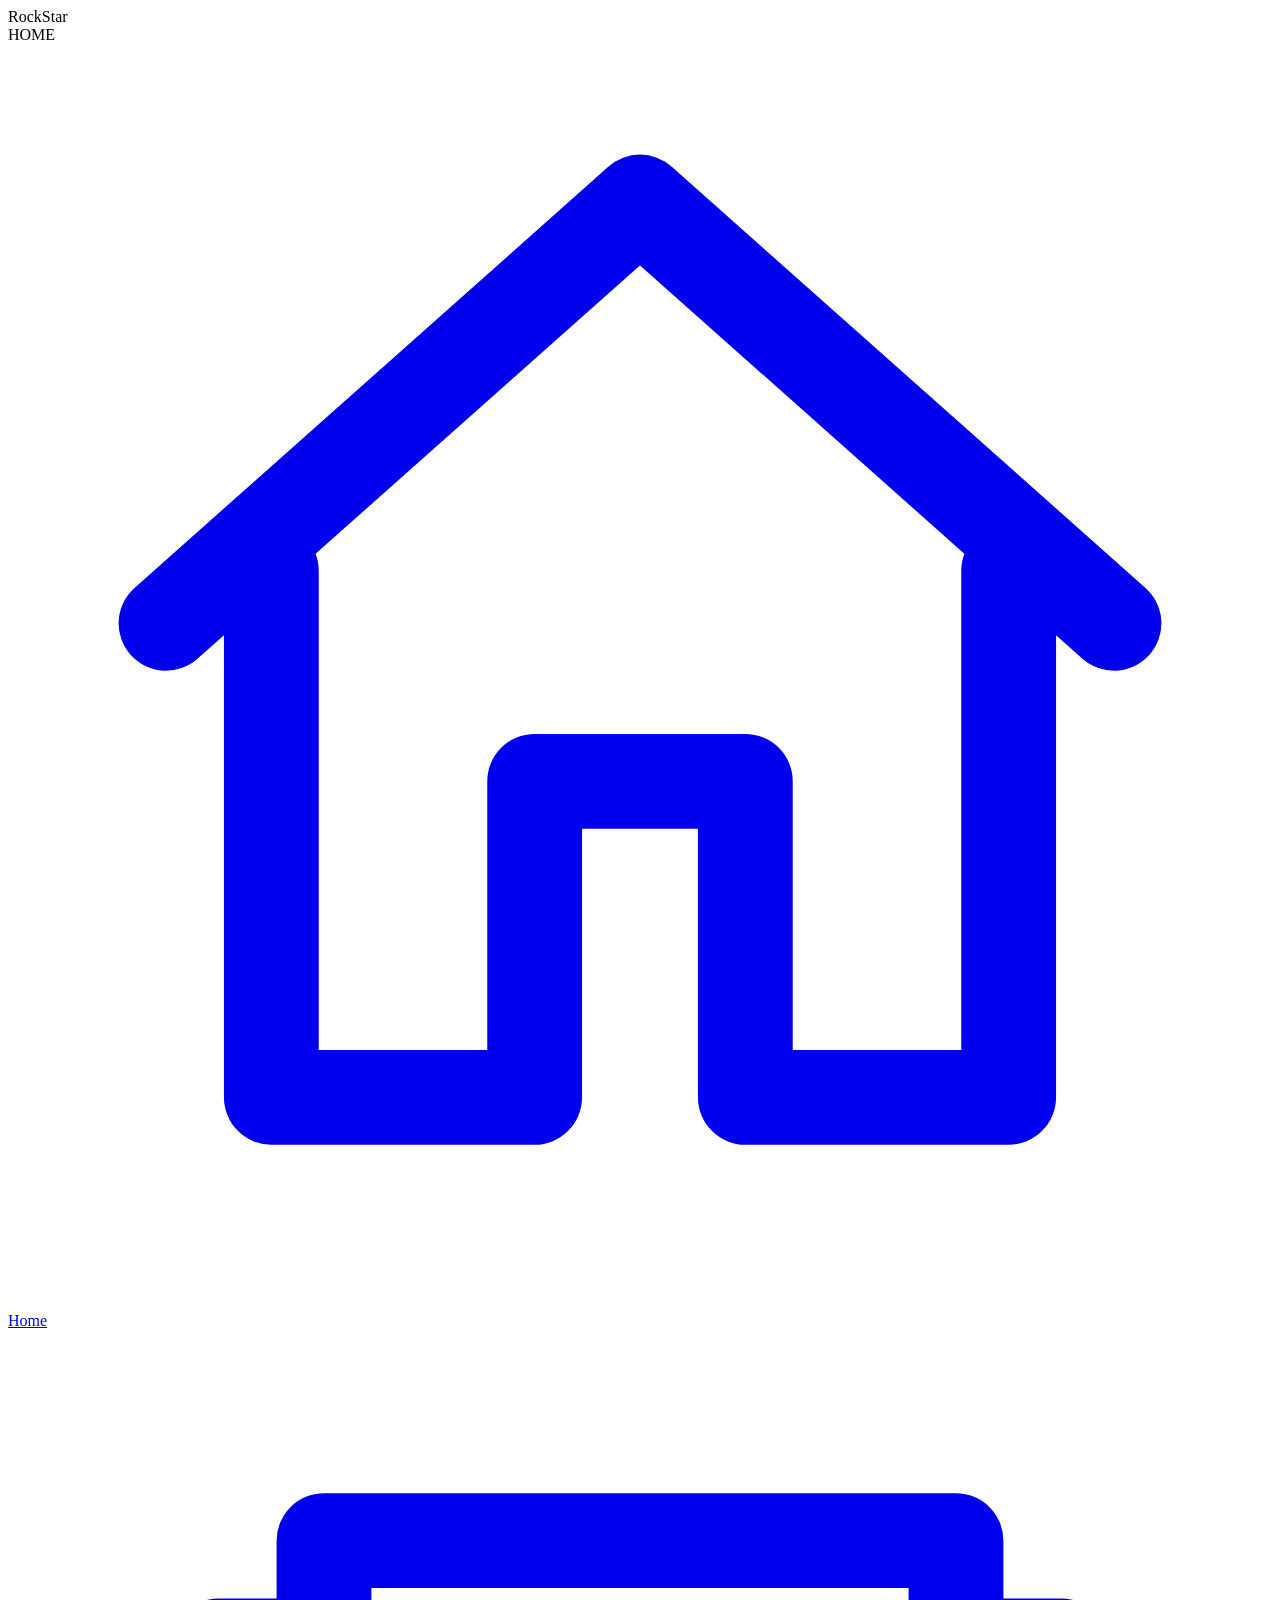
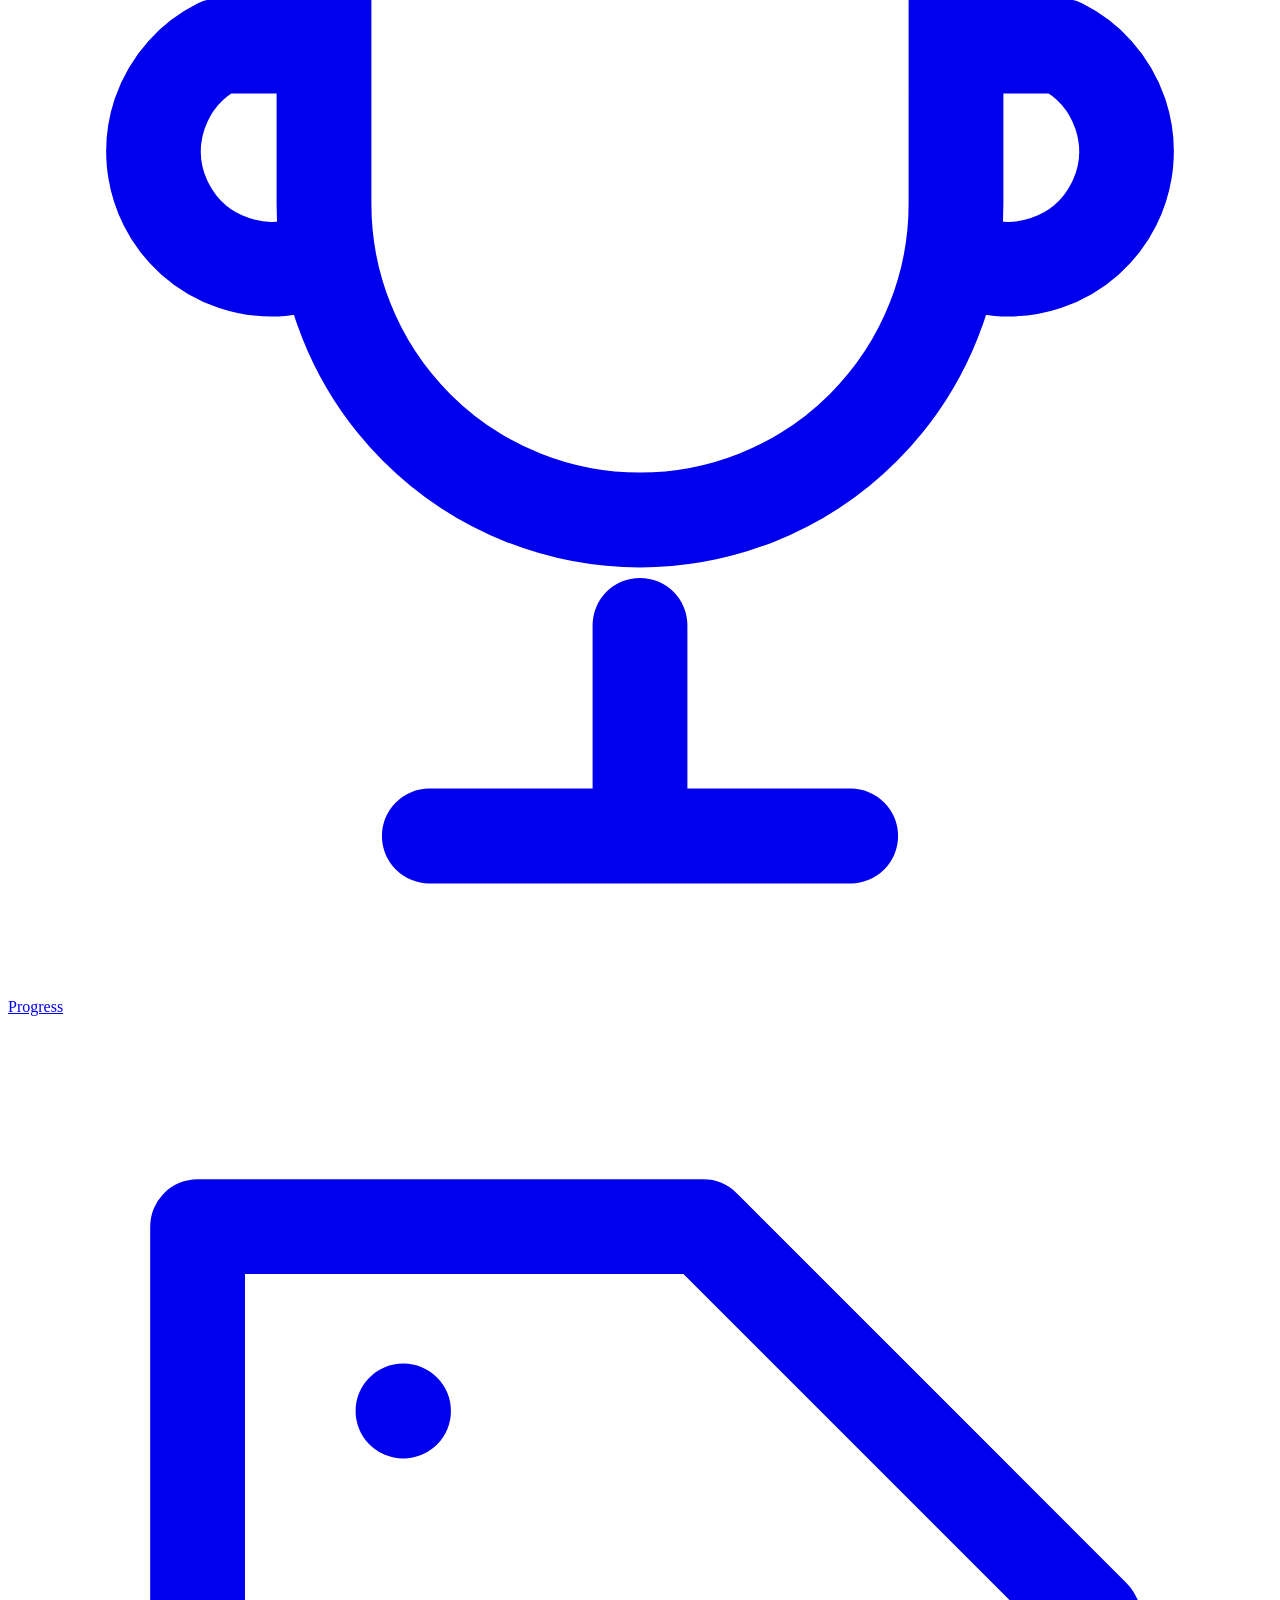
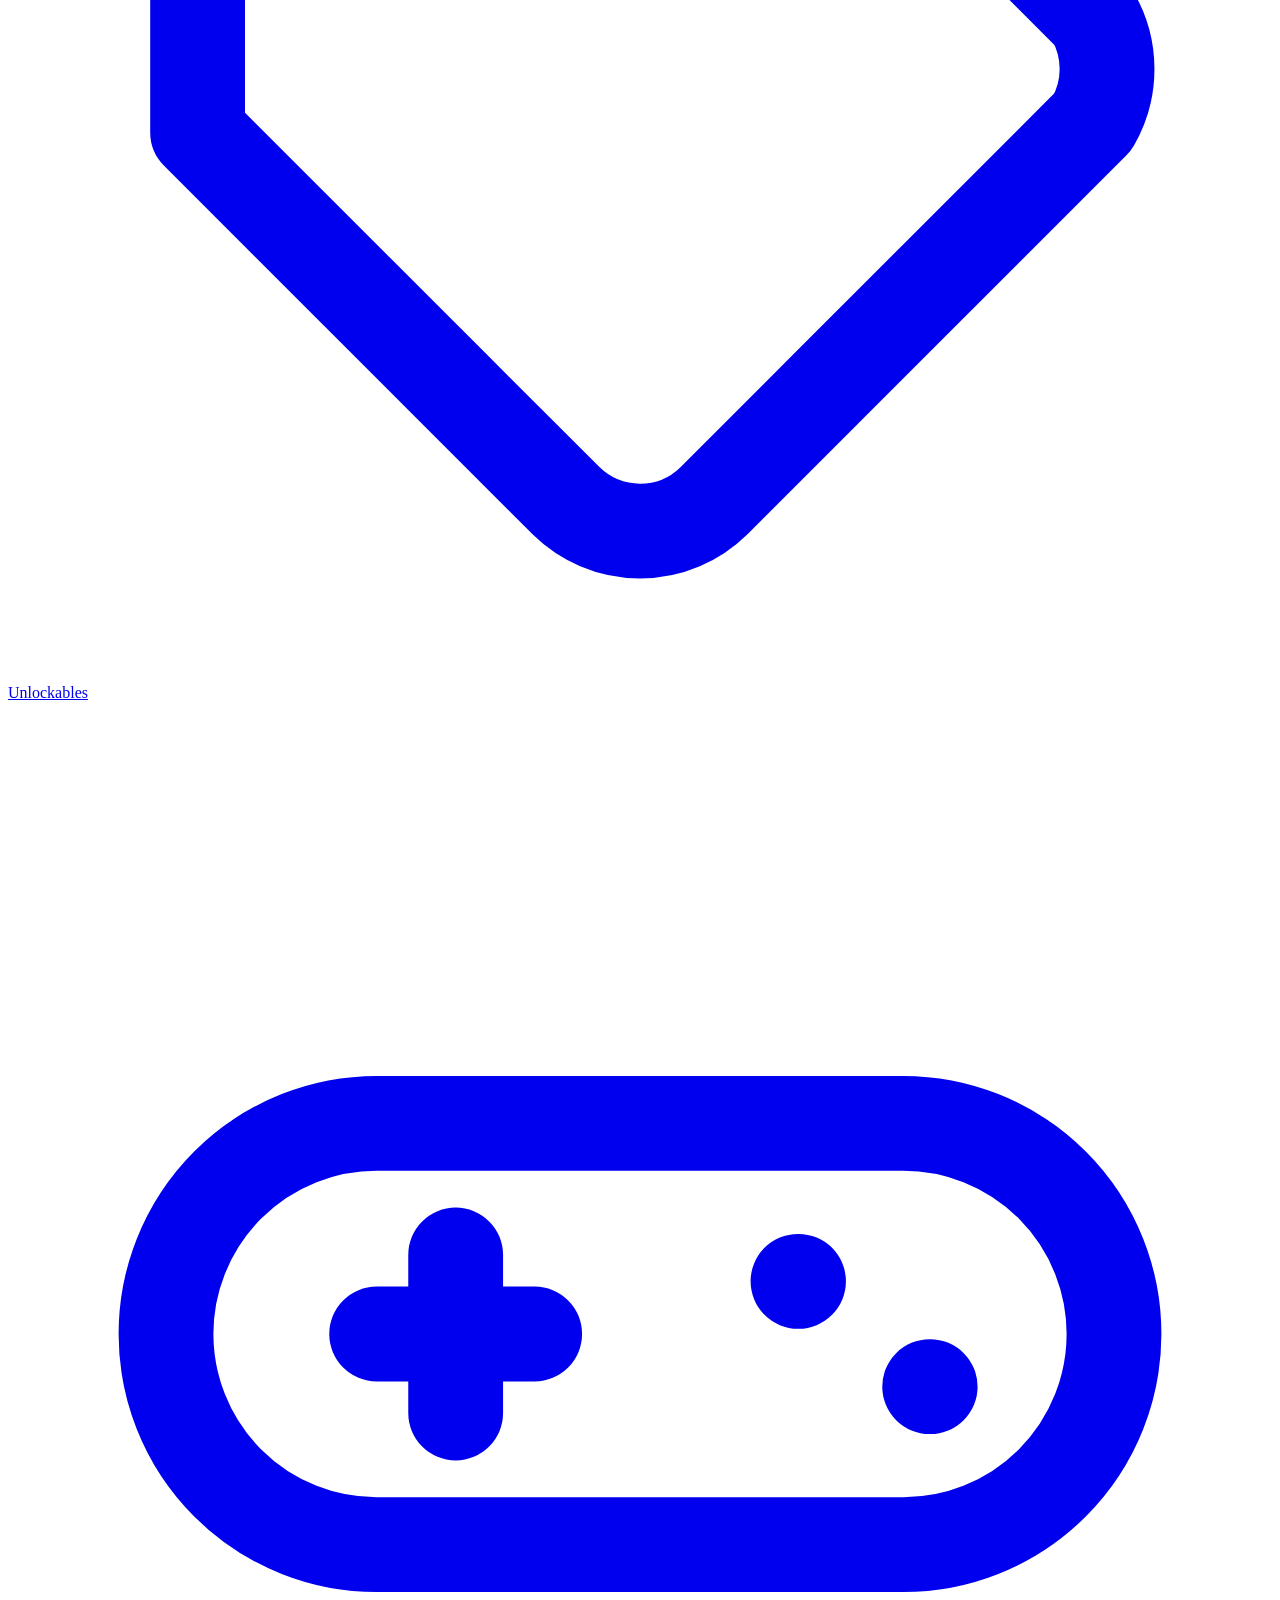
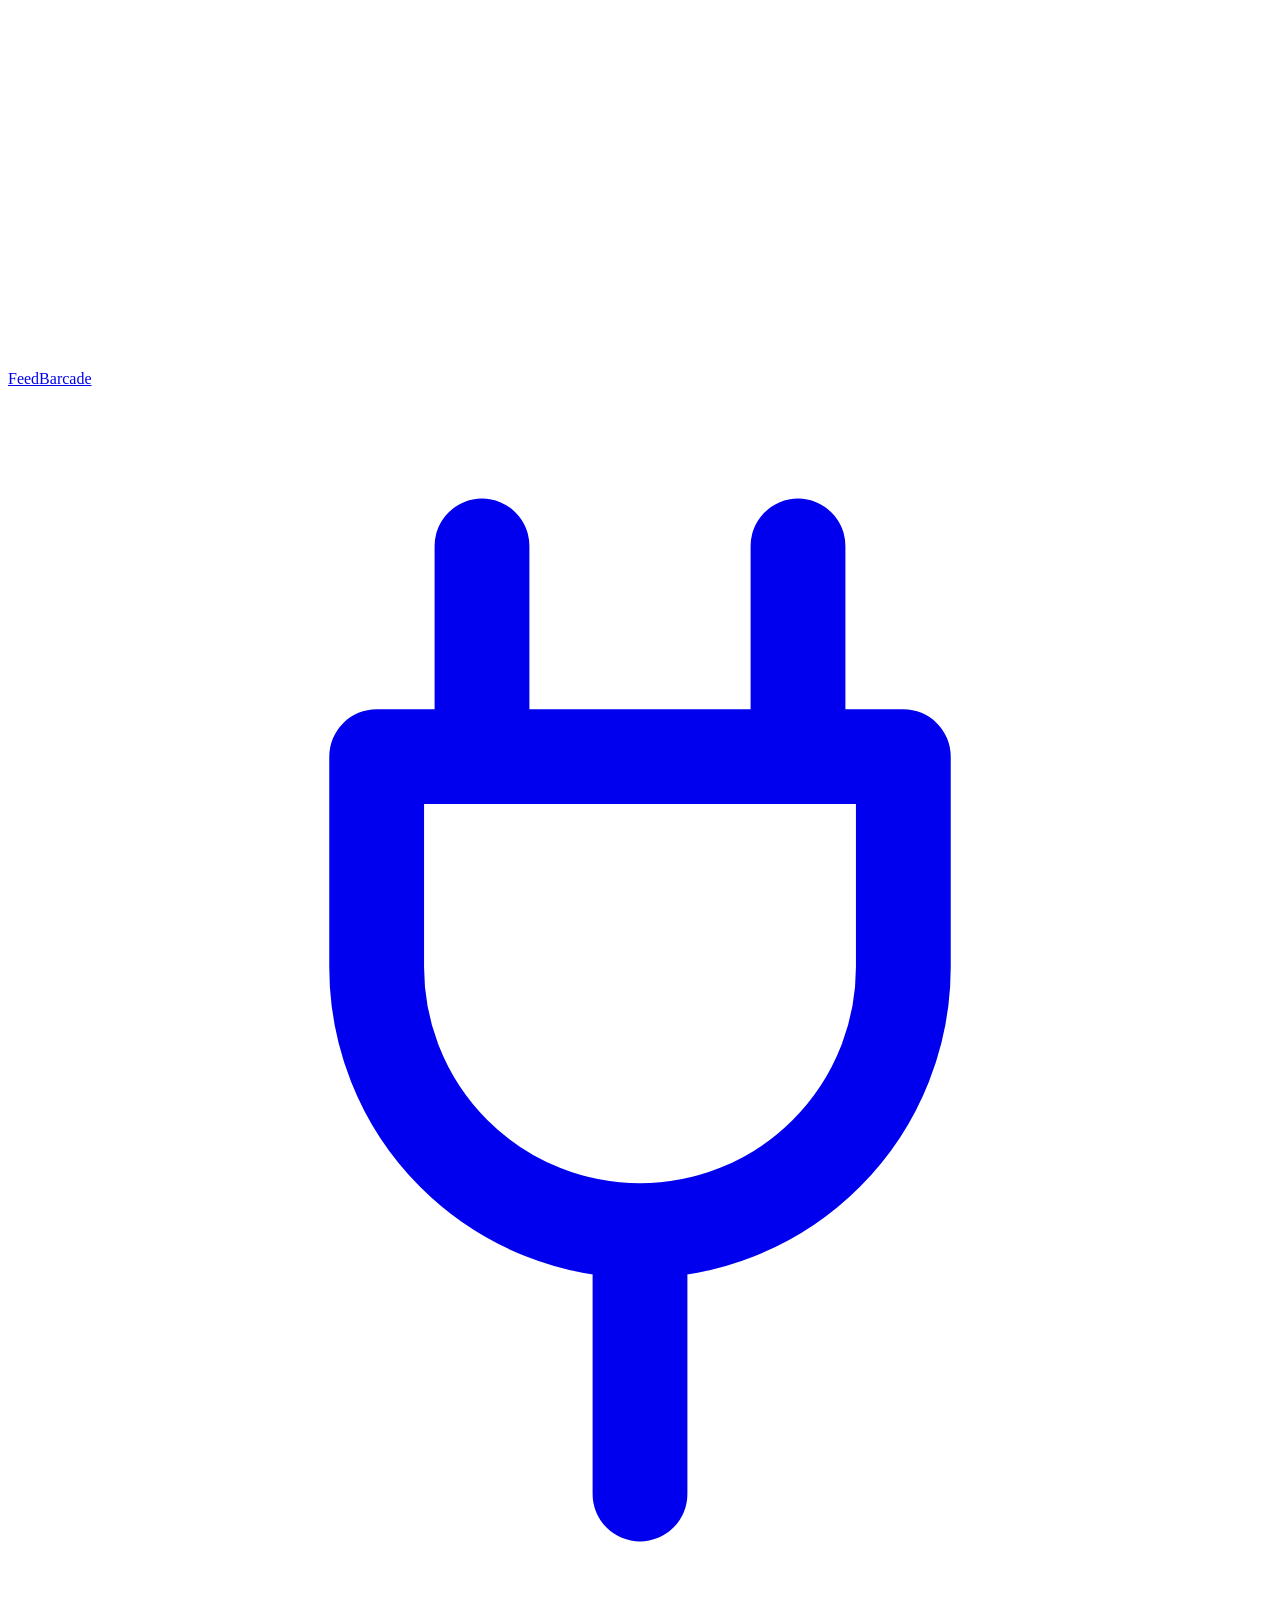
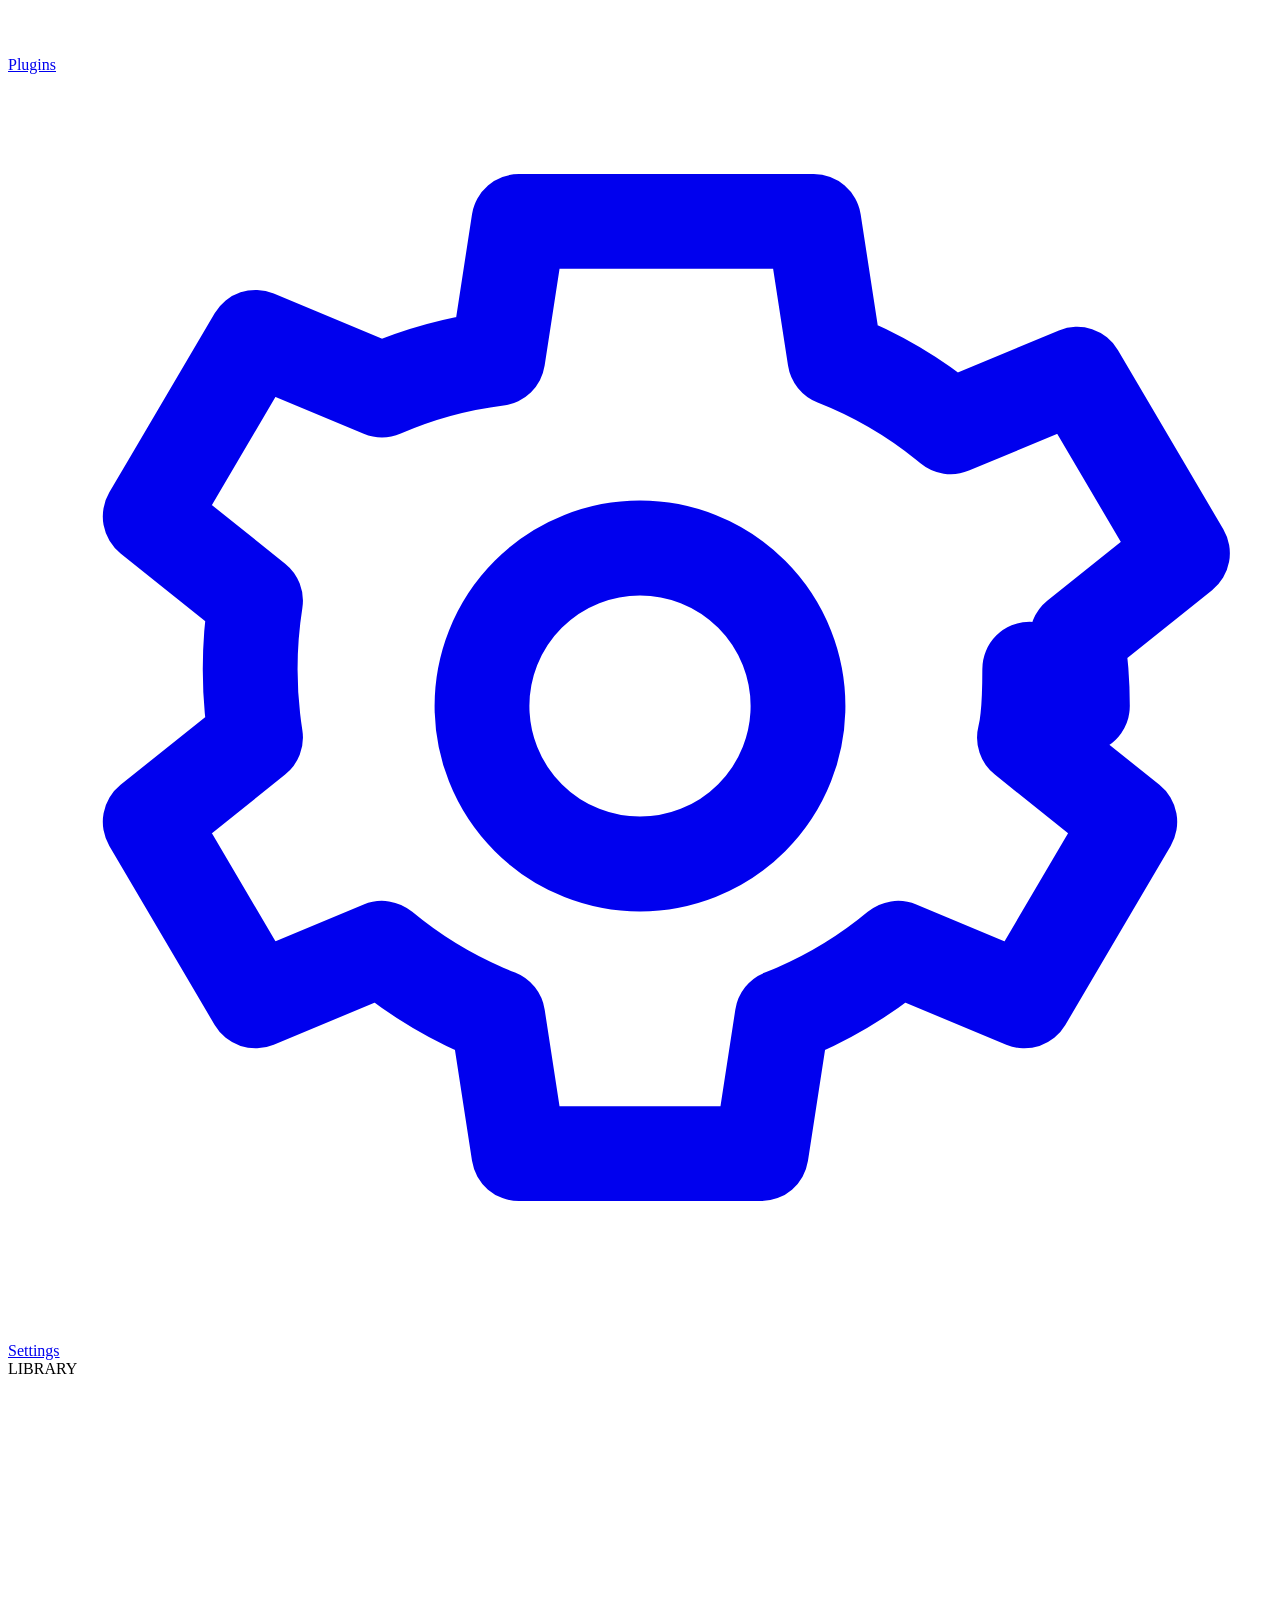
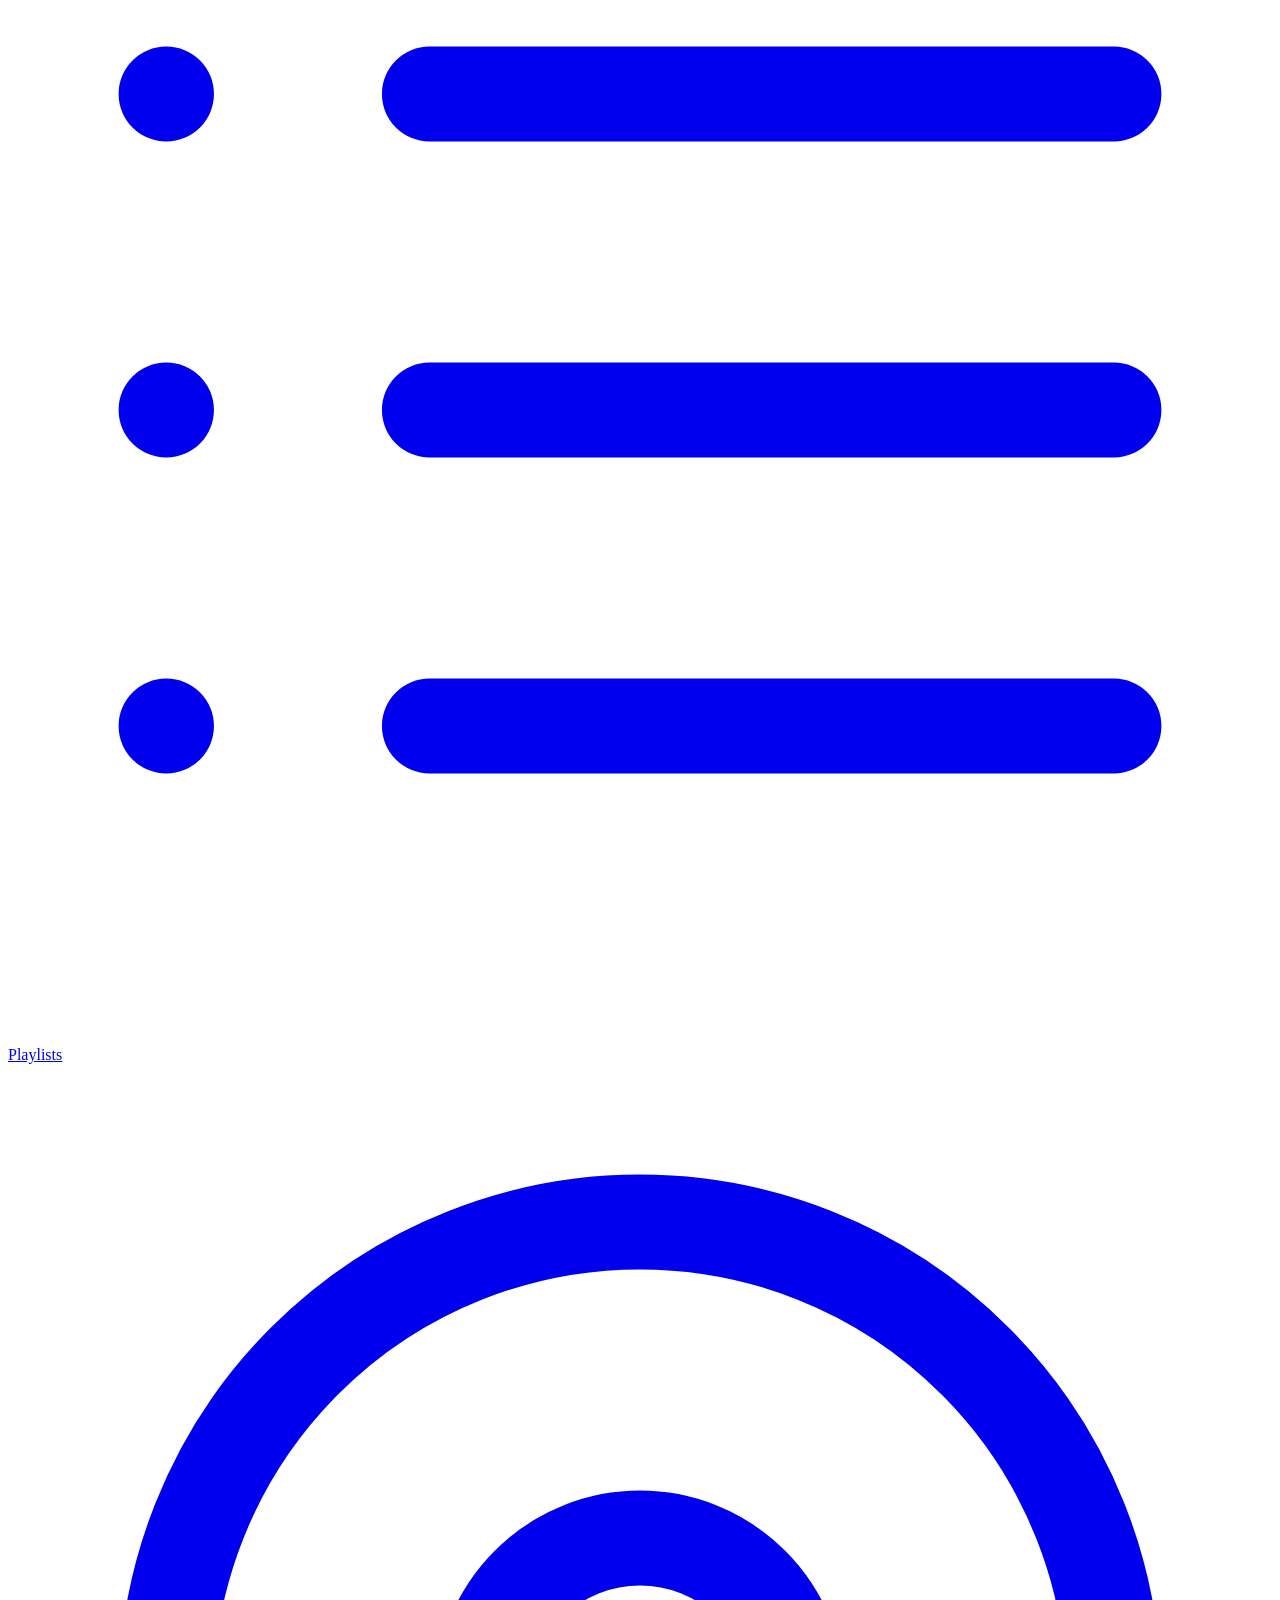
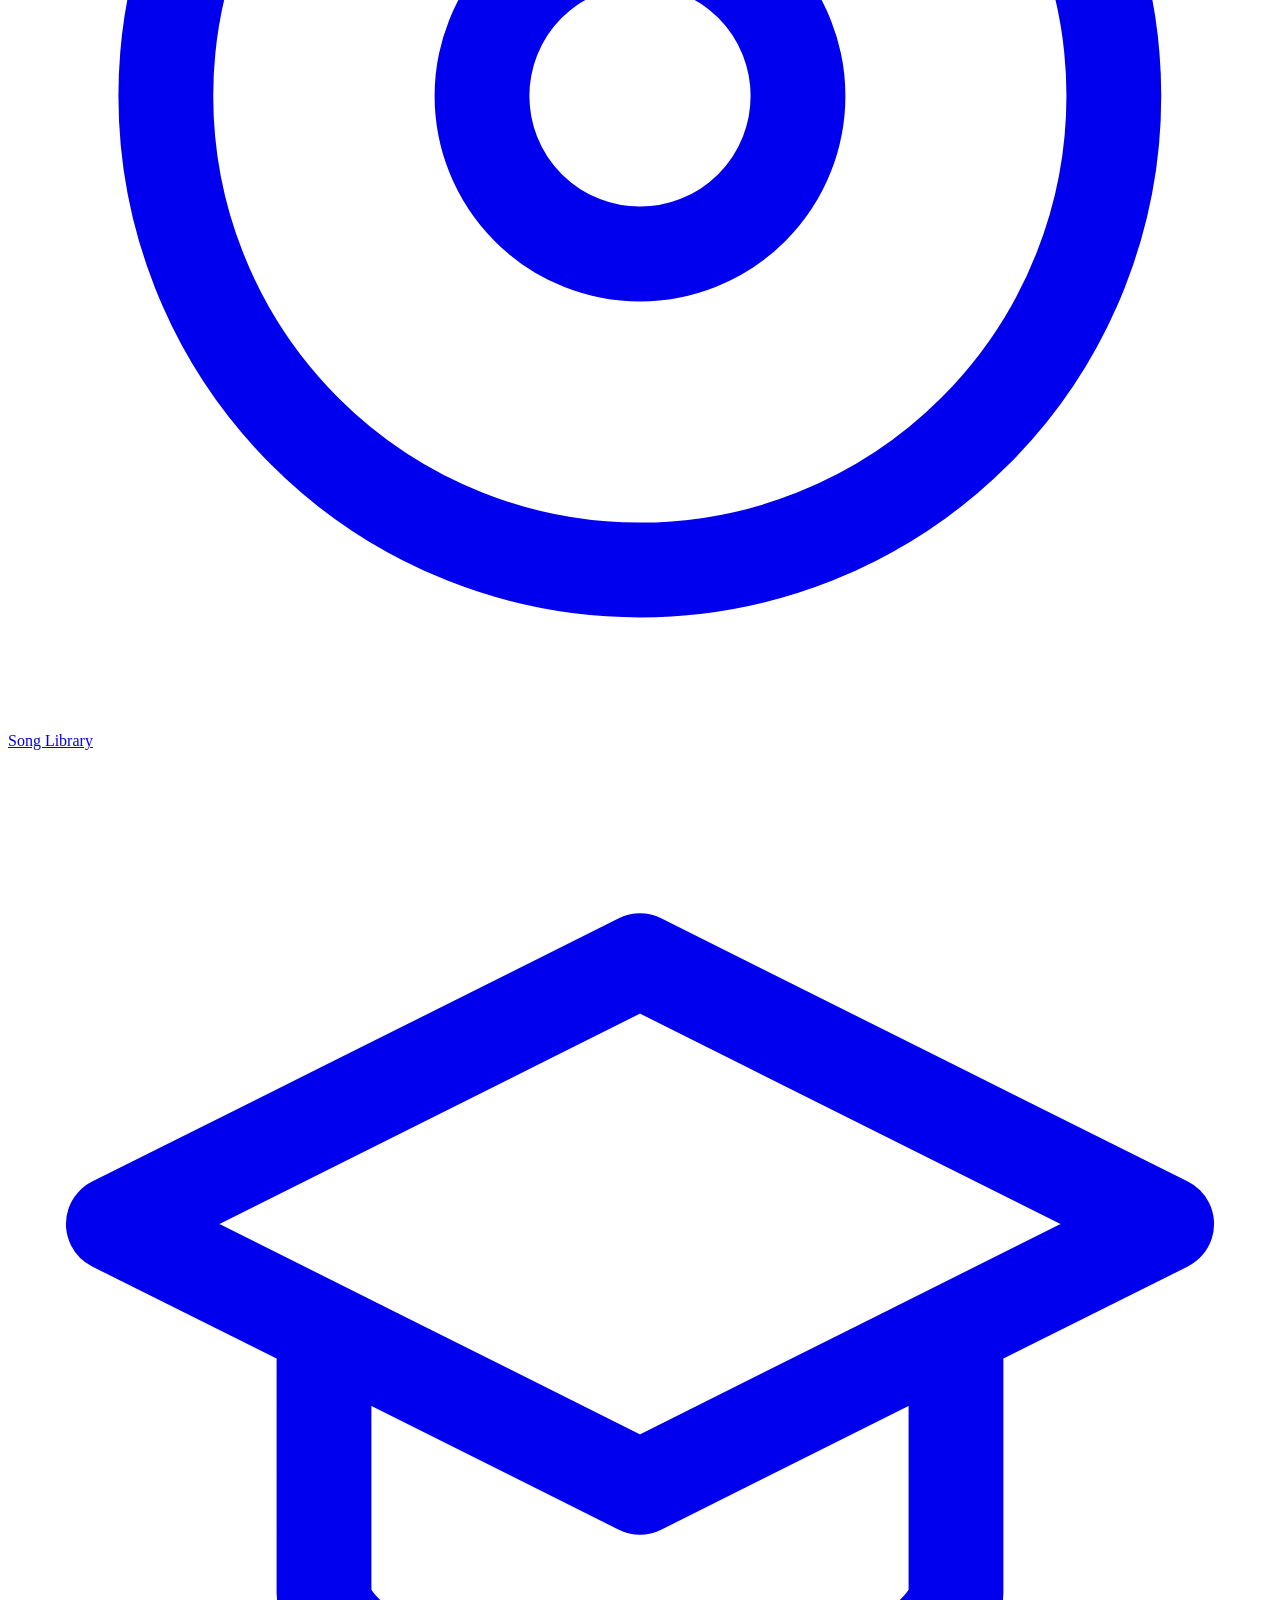
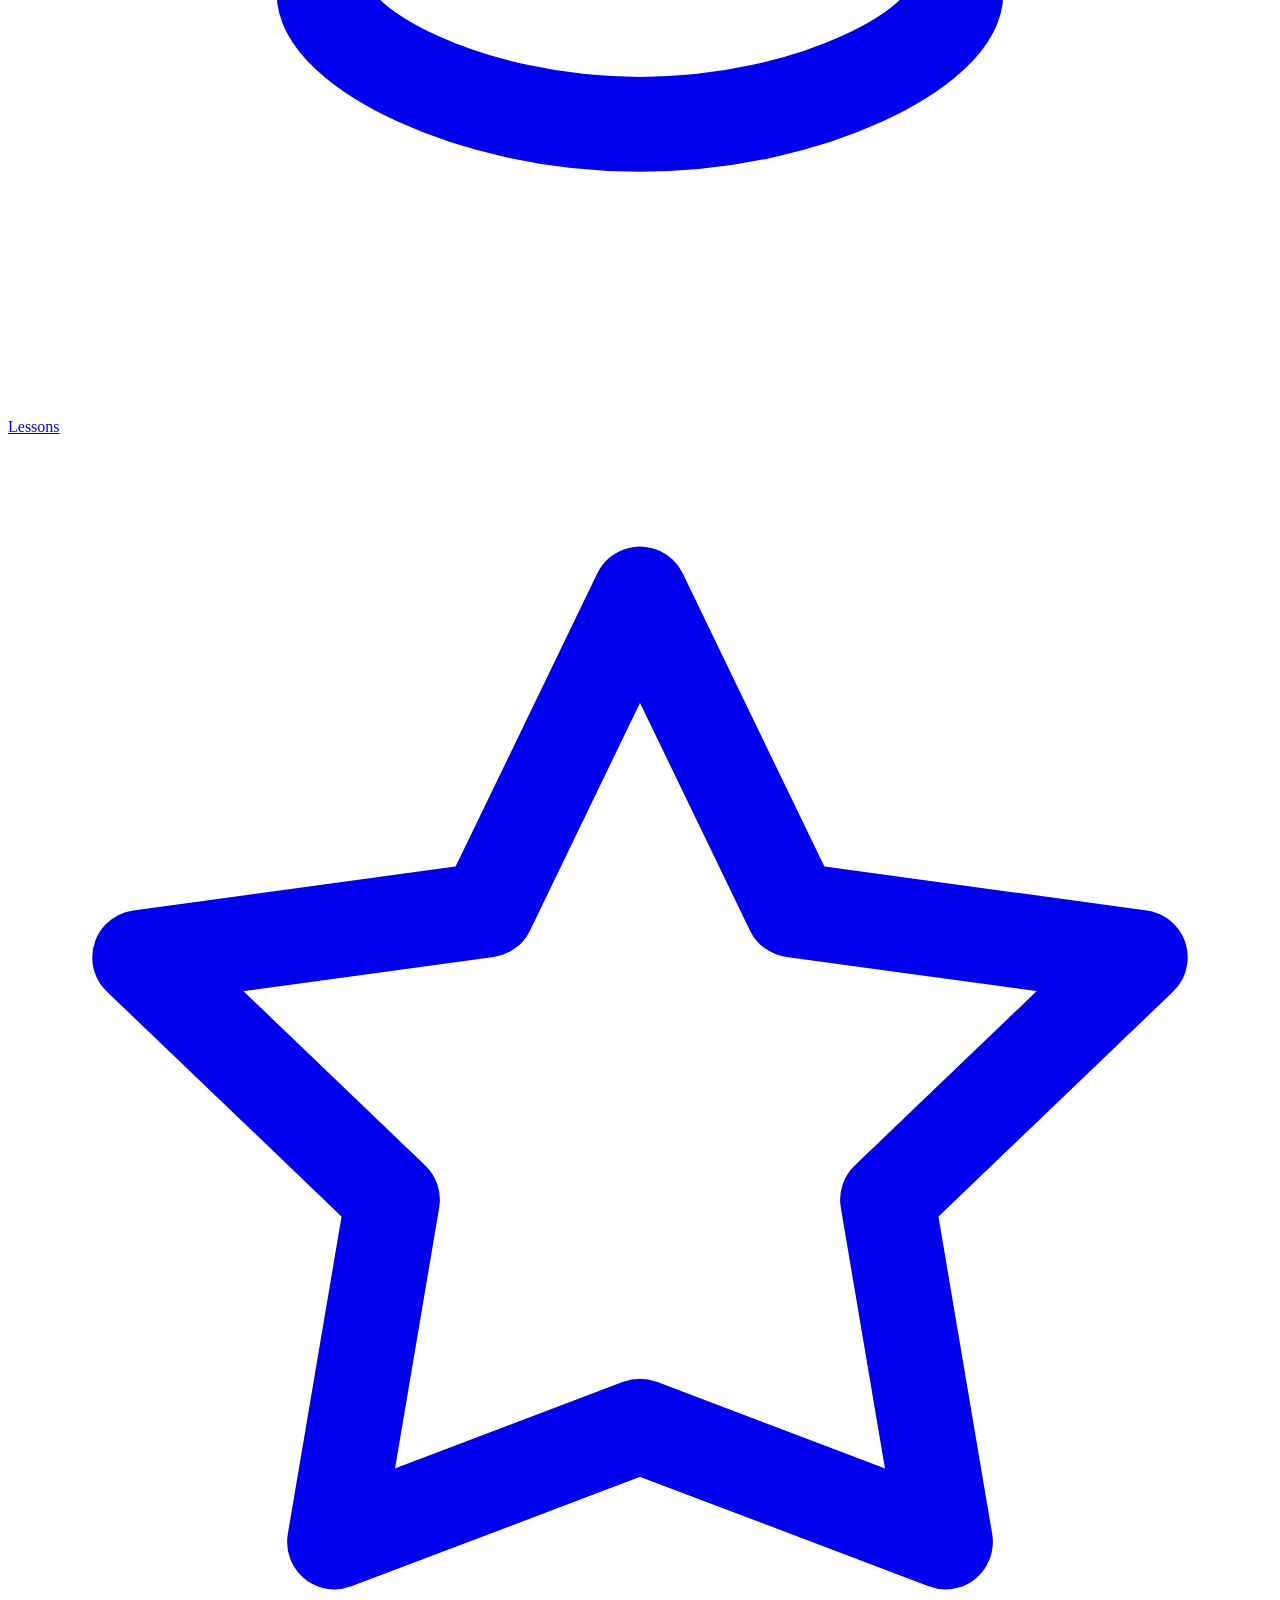
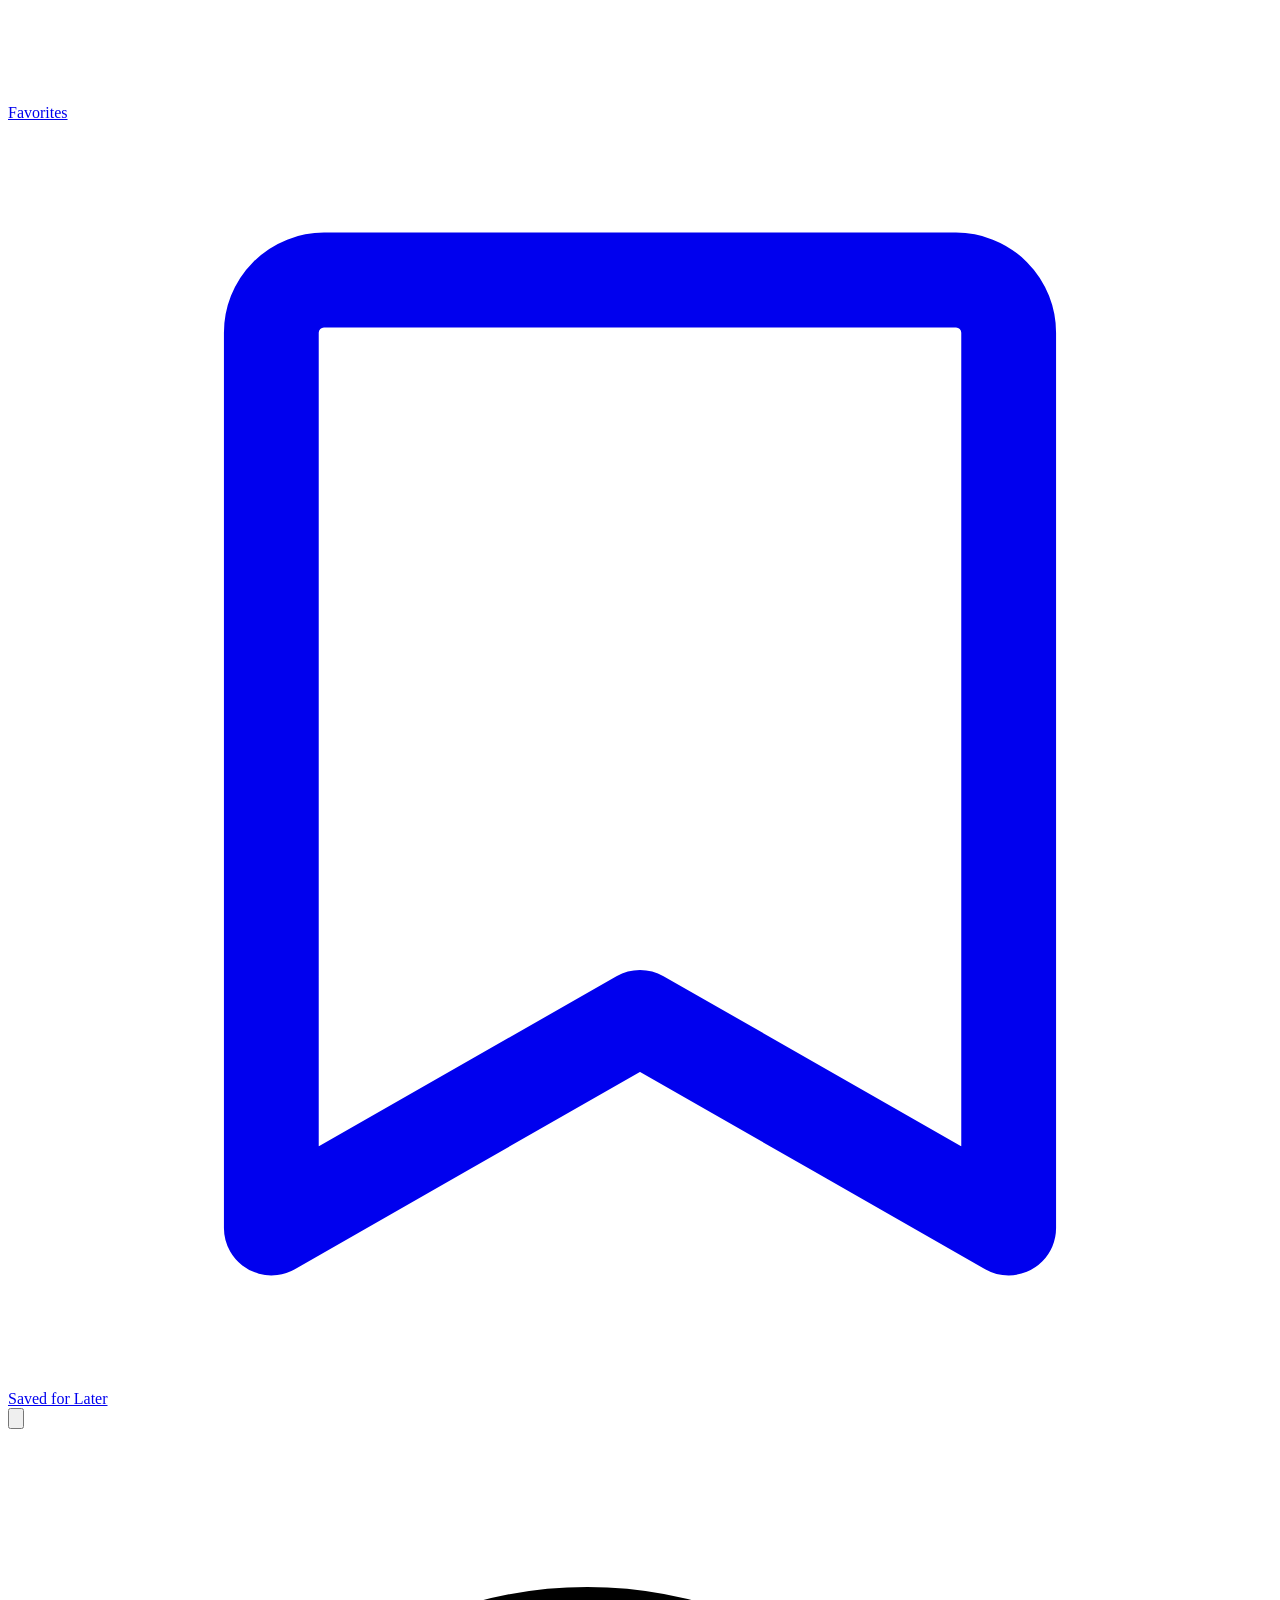
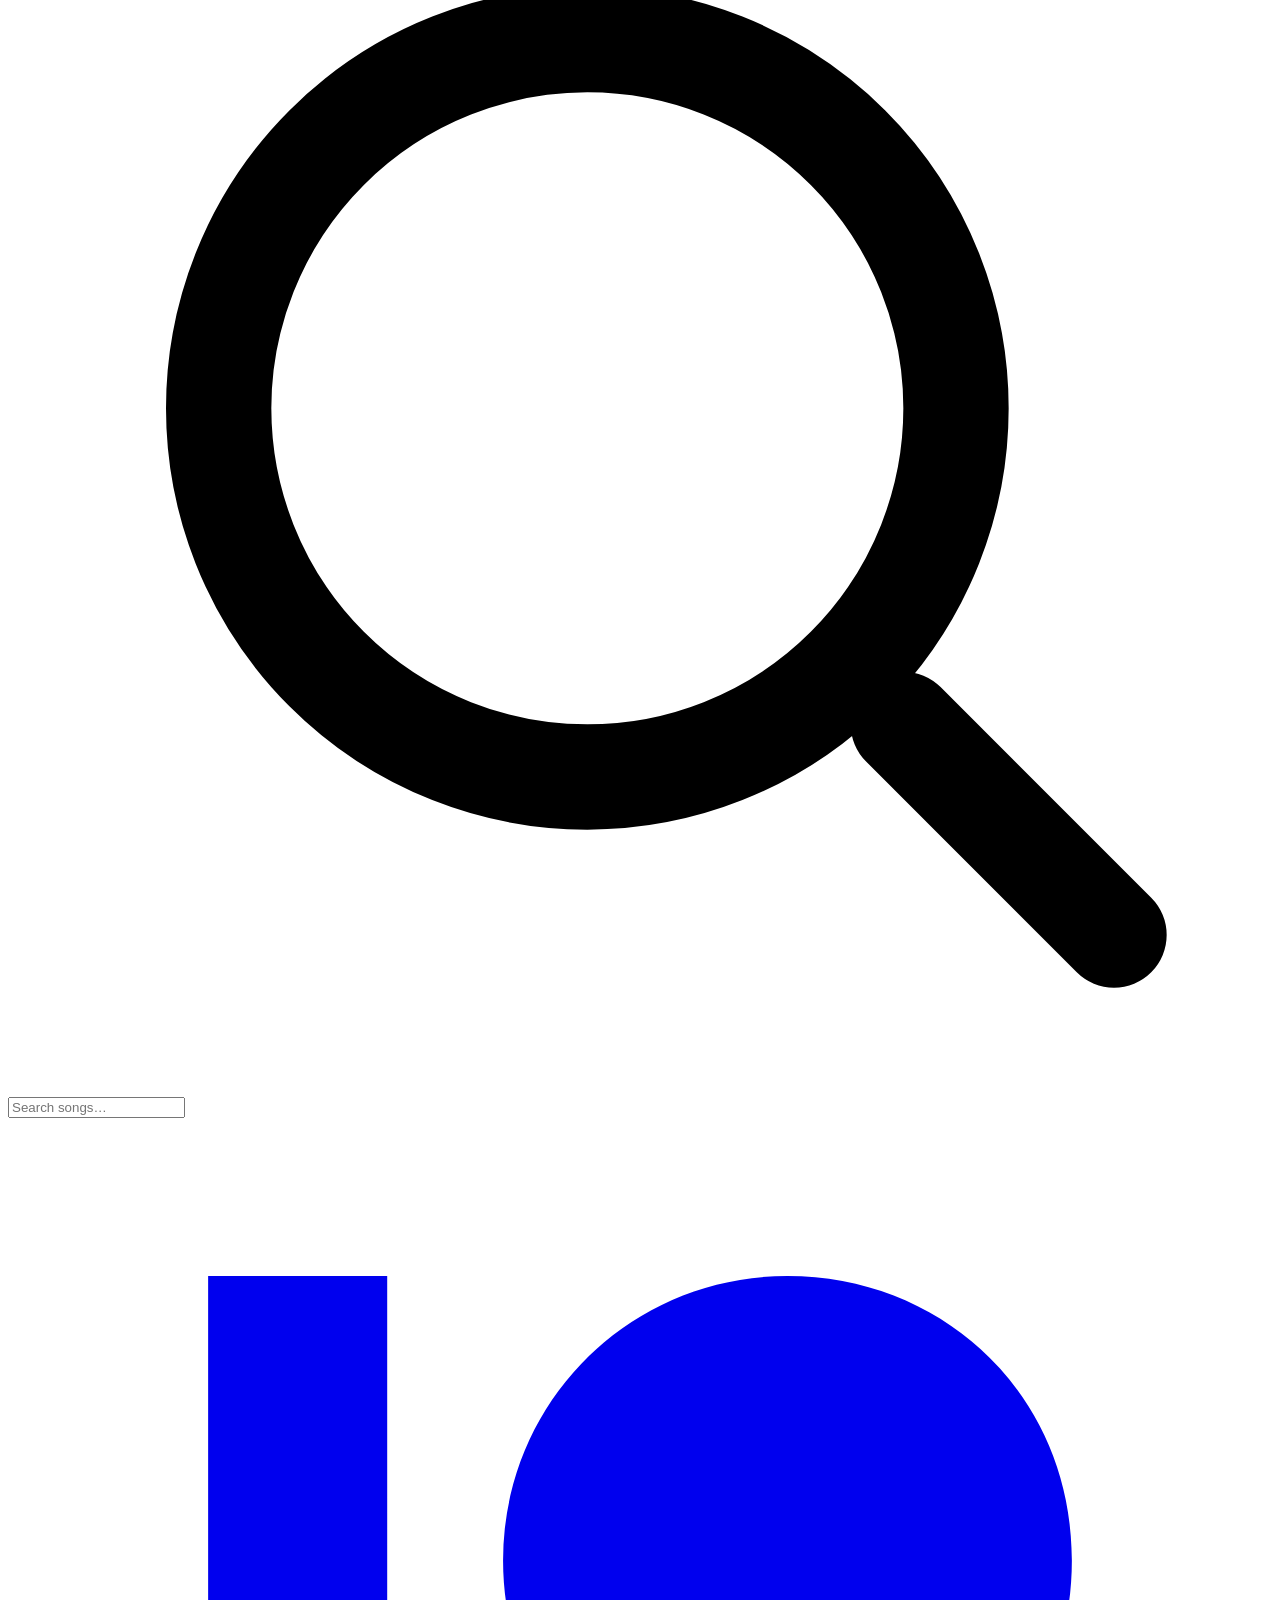
==== static/v3/index.html @ acb867ce "Rename the visible app name to RockStar This personal build shows the name RockStar where the UI sho" ====
<!DOCTYPE html>
<!--
  fee[dB]ack v0.3.0 shell — the app's only UI, served at `/` (and `/v3`, a
  back-compat alias). The classic v2 shell it was forked from is deleted.

  Originally a re-chromed copy of that shell: the v0.3.0 sidebar + topbar
  replace the (hidden) legacy navbar, new #v3-* screens are added, and all the
  legacy screens (#home library, #favorites, #settings, #player, #audio, plugin
  nav containers) are kept verbatim so static/app.js boots UNMODIFIED and the
  whole engine — player/highway, plugin loader, capabilities, audio, library,
  settings — is reused as-is. Navigation is the shared window.showScreen across
  both #v3-* and legacy/#plugin-* screens.
  See ~/Repositories/feedBack-feedback-v030/prompts/12-app-shell.md.
-->
<html lang="en" class="dark scroll-smooth">
<head>
    <meta charset="UTF-8">
    <meta name="viewport" content="width=device-width, initial-scale=1.0">
    <meta name="theme-color" content="#0f172a">
    <meta name="description" content="RockStar — practice loop for your guitar library: play along, track accuracy, level up.">
    <title>RockStar</title>
    <!-- Splitscreen pop-out windows (`?ssFollower=1`) get driven into follower
         mode by the splitscreen plugin AFTER it loads, which is well after
         the parser has rendered v3-sidebar / v3-topbar / #player-controls /
         the v3 player rail. Without an early flag the popup flashes the
         normal v3 chrome for hundreds of ms before the plugin gets a chance
         to hide it. Tag the document root before ANY external script parses
         and pair it with a style block that suppresses every chrome element
         immediately. The splitscreen plugin's own ss-follower body class
         takes over once it boots, mirroring this rule set so the two stay
         in sync (see the plugin's screen.js chrome-hide CSS).

         IMPORTANT: do NOT hide #v3-main here. #player lives *inside* #v3-main
         (it's the scroll container that holds every .screen), so a
         `display:none` on #v3-main also blanks #player — the one surface we
         need visible. app.js's follower bootstrap already activated #player
         (app.js:9716), and the plugin's ss-follower rules likewise keep
         #player shown and never touch #v3-main; matching that keeps the
         empty player chrome painted through the boot window instead of a
         blank popup. Hide the chrome *inside* #v3-main (topbar, non-player
         screens, rail) individually, leaving #v3-main as a transparent
         flex container. -->
    <style>
        html.ss-follower-pre #v3-sidebar,
        html.ss-follower-pre #v3-topbar,
        html.ss-follower-pre #v3-railzone,
        html.ss-follower-pre [id^="v3-rail-pop-"],
        html.ss-follower-pre #player-controls,
        html.ss-follower-pre #player-hud,
        html.ss-follower-pre #section-map,
        html.ss-follower-pre #navbar,
        html.ss-follower-pre .screen:not(#player) { display: none !important; }
        html.ss-follower-pre body { margin: 0; overflow: hidden; }
    </style>
    <script>
        (function () {
            try {
                if (new URLSearchParams(location.search).get('ssFollower') === '1') {
                    document.documentElement.classList.add('ss-follower-pre');
                }
            } catch (_) { /* file:// or sandboxed iframe */ }
        })();
    </script>
    <!-- Interface size (Accessibility): apply the saved UI scale to the root
         font-size BEFORE any stylesheet paints, so there is no flash-of-reflow
         on load. Mirrors capabilities/interface-scale.js, which is the
         authoritative owner and re-applies once it parses. Relative % (never a
         px literal) so a raised browser/OS base font size is respected. -->
    <script>
        (function () {
            try {
                var raw = localStorage.getItem('v3-interface-scale');
                if (raw == null) return;
                var v = Math.min(1.5, Math.max(0.85, parseFloat(raw)));
                if (!isFinite(v) || Math.abs(v - 1) < 0.001) return;
                var el = document.documentElement;
                el.style.setProperty('--fb-scale', String(v));
                el.style.fontSize = (v * 100).toFixed(2) + '%';
            } catch (_) { /* file:// or private mode */ }
        })();
    </script>
    <!-- fee[dB]ack mark (the [dB] motif). SVG primary, PNG fallback. -->
    <link rel="icon" type="image/svg+xml" href="/static/v3/brand/favicon.svg">
    <link rel="icon" type="image/png" sizes="32x32" href="/static/v3/brand/favicon-32.png">
    <link rel="apple-touch-icon" href="/static/v3/brand/icon-192.png">
    <link rel="manifest" href="/static/v3/manifest.json">
    <!-- Tailwind utility classes are served from a prebuilt static
         stylesheet (regenerated by scripts/build-tailwind.sh). The old
         Play CDN (cdn.tailwindcss.com) JIT scanned the DOM ~1.8x/sec
         on the main thread, dropping ~26% of frames with the 3D
         highway running — see feedBack-desktop#110. Theme extensions
         (dark/accent/gold colors, Inter font) live in tailwind.config.js. -->
    <link rel="stylesheet" href="/static/tailwind.min.css">
    <!-- UI font: Rubik (Google Fonts, OFL). Applied via fontFamily.display in tailwind.config.js. -->
    <link rel="preconnect" href="https://fonts.gstatic.com" crossorigin>
    <link href="https://fonts.googleapis.com/css2?family=Rubik:wght@300;400;500;600;700;800;900&display=swap" rel="stylesheet">
    <link rel="stylesheet" href="/static/style.css">
    <link rel="stylesheet" href="/static/vendor/shepherd.css">
    <link rel="stylesheet" href="/static/tour-engine.css">
    <!-- v0.3.0 shell styles (radial-gradient bg, custom scrollbars). -->
    <link rel="stylesheet" href="/static/v3/v3.css">
    <!-- Detachable panes: the pop-out chip, the dock, and the widgets built-in
         panes render with. Hand-authored (not Tailwind-scanned) so a
         runtime-installed plugin can use the chip without shipping its own CSS. -->
    <link rel="stylesheet" href="/static/panes/panes.css">
    <!-- EVERY external script below is `defer`. Do not add a plain one.
         `defer` and `type="module"` scripts share a single "execute after
         parsing" list and run in DOCUMENT ORDER; a plain classic script runs
         DURING parse, ahead of all of them. So one plain tag would jump the
         queue — and once the capabilities become modules (they defer), a
         still-plain app.js would run BEFORE the bus exists and die on its
         top-level `window.feedBack.on(...)` calls. Keeping every tag deferred
         is what preserves this file's order through the ES-module migration.
         Enforced by test_every_external_script_defers_so_document_order_is_execution_order.

         The scripts themselves boot on DOMContentLoaded, which fires only after
         all of the above have evaluated — that is what lets a script's boot()
         use a global another script defines further down this list (there are
         ~43 such forward references). Their readyState guards therefore treat
         'interactive' as not-ready; see the note at each one. -->

    <!-- Diagnostics console capture must wrap console.* before any other
         script logs anything; load it as early as possible. See
         docs/diagnostics-bundle-spec.md (feedBack#166). -->
    <script defer src="/static/diagnostics.js"></script>
    <script type="module" src="/static/capabilities.js"></script>
    <script type="module" src="/static/capabilities/library.js"></script>
    <script type="module" src="/static/capabilities/tuning.js"></script>
    <script type="module" src="/static/capabilities/working-tuning.js"></script>
    <script type="module" src="/static/capabilities/audio-session.js"></script>
    <script type="module" src="/static/capabilities/audio-effects.js"></script>
    <script type="module" src="/static/capabilities/playback.js"></script>
    <!-- fee[dB]ack v0.3.0: ui.library-card-injection capability (plugin card actions). -->
    <script type="module" src="/static/capabilities/library-card-actions.js"></script>
    <script type="module" src="/static/capabilities/visualization.js"></script>
    <script type="module" src="/static/capabilities/chart-transform.js"></script>
    <script type="module" src="/static/capabilities/note-detection.js"></script>
    <script type="module" src="/static/capabilities/midi-input.js"></script>
    <script type="module" src="/static/capabilities/interface-scale.js"></script>
</head>
<body class="h-screen flex overflow-hidden bg-fb-sidebar text-fb-text font-display">

    <!-- fee[dB]ack v0.3.0 sidebar. Built by shell.js (HOME / LIBRARY groups);
         the inline brand is the no-JS fallback. -->
    <aside id="v3-sidebar" class="w-64 border-r border-fb-border/50 flex-col shrink-0 hidden md:flex">
        <div id="v3-brand" class="p-6">
            <span class="font-extrabold tracking-tight text-fb-text text-3xl">Rock<span class="text-fb-primary">Star</span></span>
        </div>
        <nav id="v3-nav" class="flex-1 overflow-y-auto px-3 pb-6 space-y-6" aria-label="Primary"></nav>
    </aside>

    <!-- Main scroll region: topbar + v0.3.0 screens + (reused) legacy screens. -->
    <main id="v3-main" class="flex-1 overflow-y-auto relative">
        <!-- Topbar (built by shell.js): secondary nav, search, Support, badge cluster. -->
        <header id="v3-topbar"></header>

        <!-- New v0.3.0 screens. Empty here; filled by later prompts (dashboard 13,
             plugins 19, profile/playlists/saved 15/16). #v3-home is the default. -->
        <div id="v3-home" class="screen active"></div>
        <div id="v3-songs" class="screen"></div>
        <div id="v3-plugins" class="screen"></div>
        <div id="v3-profile" class="screen"></div>
        <div id="v3-progress" class="screen"></div>
        <div id="v3-shop" class="screen"></div>
        <div id="v3-playlists" class="screen"></div>
        <div id="v3-saved" class="screen"></div>
        <div id="v3-feedbarcade" class="screen"></div>
        <!-- Lessons: native v3 tutorials screen lands in a later prompt; until
             the tutorials plugin is installed this shows a placeholder rather
             than dumping to the Plugins page. -->
        <div id="v3-lessons" class="screen">
            <div class="max-w-3xl mx-auto px-6 md:px-8 pb-8">
                <div class="bg-fb-card/80 backdrop-blur rounded-xl p-8 border border-fb-border/50 text-center">
                    <div class="text-4xl mb-3">🎓</div>
                    <h3 class="text-xl font-bold text-fb-text mb-1">Lessons</h3>
                    <p class="text-fb-textDim text-sm">Guided lessons are coming soon. They’ll appear here once the tutorials plugin is installed.</p>
                </div>
            </div>
        </div>

    <!-- Legacy top navbar — hidden in v3 (the sidebar/topbar replace it) but kept
         in the DOM so app.js's #nav-plugins / #mobile-nav-plugins injection and the
         navbar-scroll handler still resolve their elements. -->
    <nav id="navbar" class="hidden fixed top-0 w-full z-50 transition-all duration-300">
        <div class="max-w-7xl mx-auto px-6 h-16 flex items-center justify-between">
            <div class="flex items-end gap-1.5">
                <a href="#" onclick="showScreen('home');return false" class="text-xl font-bold bg-gradient-to-r from-accent-light to-purple-400 bg-clip-text text-transparent">
                    RockStar
                </a>
                <span id="app-version" class="text-xs text-gray-600 mb-0.5"></span>
            </div>
            <div class="hidden md:flex items-center gap-8">
                <a href="#" onclick="showScreen('home');return false" class="text-sm text-gray-400 hover:text-white transition">Library</a>
                <a href="#" onclick="showScreen('favorites');return false" class="text-sm text-gray-400 hover:text-white transition">Favorites</a>
                <a href="#" onclick="document.getElementById('upload-songs-file').click();return false" class="text-sm text-gray-400 hover:text-white transition">Upload</a>
                <span id="nav-plugins" class="contents"></span>
                <a href="#" onclick="showScreen('settings');return false" class="text-sm text-gray-400 hover:text-white transition">Settings</a>
            </div>
            <!-- Mobile menu -->
            <button onclick="document.getElementById('mobile-menu').classList.toggle('hidden')" class="md:hidden text-gray-400">
                <svg class="w-6 h-6" fill="none" stroke="currentColor" viewBox="0 0 24 24"><path stroke-linecap="round" stroke-linejoin="round" stroke-width="2" d="M4 6h16M4 12h16M4 18h16"/></svg>
            </button>
        </div>
        <div id="mobile-menu" class="hidden md:hidden bg-dark-800/95 backdrop-blur border-t border-gray-800">
            <div class="px-6 py-4 flex flex-col gap-3">
                <a href="#" onclick="showScreen('home');this.parentElement.parentElement.classList.add('hidden');return false" class="text-gray-400 hover:text-white">Library</a>
                <a href="#" onclick="showScreen('favorites');this.parentElement.parentElement.classList.add('hidden');return false" class="text-gray-400 hover:text-white">Favorites</a>
                <a href="#" onclick="document.getElementById('upload-songs-file').click();this.parentElement.parentElement.classList.add('hidden');return false" class="text-gray-400 hover:text-white">Upload</a>
                <span id="mobile-nav-plugins" class="flex flex-col gap-2 border-t border-b border-gray-800 py-2 my-1">
                    <span class="text-xs text-gray-600 uppercase tracking-wider">Plugins</span>
                </span>
                <a href="#" onclick="showScreen('settings');this.parentElement.parentElement.classList.add('hidden');return false" class="text-gray-400 hover:text-white">Settings</a>
            </div>
        </div>
    </nav>

    <!-- Hidden file input shared by the navbar "Upload" link. Kept at body
         level so it stays reachable regardless of which screen is active. -->
    <input type="file" id="upload-songs-file" accept=".feedpak,.sloppak" multiple class="hidden" onchange="uploadSongs(this.files); this.value=''">

    <!-- ══ HOME (Hero + Library) — reused as the v3 "Songs" screen ════════ -->
    <div id="home" class="screen">
        <!-- Library -->
        <section id="library-section" class="max-w-7xl mx-auto px-6 pt-24 pb-16">
            <div id="alpha-warning-banner" class="hidden mb-6 px-4 py-3 bg-amber-900/30 border border-amber-500/30 rounded-xl flex items-start gap-3" role="status">
                <span class="text-amber-400 text-lg leading-none mt-0.5" aria-hidden="true">⚠</span>
                <div class="text-sm text-amber-100">
                    <strong class="text-amber-300">Heads up — this is an alpha build.</strong>
                    Some things may be broken or change without warning. If you hit a bug, please file an issue. Thanks for trying it out!
                </div>
            </div>
            <div class="flex flex-col md:flex-row md:items-center justify-between gap-4 mb-10">
                <div>
                    <h2 id="lib-title" class="text-3xl font-bold text-white">Your Library</h2>
                    <p class="text-gray-500 mt-1" id="lib-count"></p>
                </div>
                <div class="flex gap-3 w-full md:w-auto flex-wrap">
                    <select id="lib-provider" onchange="setLibraryProvider(this.value)"
                        aria-label="Library source"
                        class="bg-dark-700 border border-gray-800 rounded-xl px-3 py-2.5 text-sm text-gray-300 outline-none" title="Library source">
                        <option value="local">My Library</option>
                    </select>
                    <!-- View toggle -->
                    <div class="flex bg-dark-700 border border-gray-800 rounded-xl overflow-hidden">
                        <button id="view-grid-btn" onclick="setLibView('grid')" class="px-3 py-2.5 text-sm transition" title="Grid view">
                            <svg class="w-4 h-4" fill="currentColor" viewBox="0 0 16 16"><rect x="1" y="1" width="6" height="6" rx="1"/><rect x="9" y="1" width="6" height="6" rx="1"/><rect x="1" y="9" width="6" height="6" rx="1"/><rect x="9" y="9" width="6" height="6" rx="1"/></svg>
                        </button>
                        <button id="view-tree-btn" onclick="setLibView('tree')" class="px-3 py-2.5 text-sm transition" title="Artist/Album view">
                            <svg class="w-4 h-4" fill="currentColor" viewBox="0 0 16 16"><rect x="1" y="1" width="14" height="3" rx="1"/><rect x="3" y="6" width="12" height="3" rx="1"/><rect x="3" y="11" width="12" height="3" rx="1"/></svg>
                        </button>
                    </div>
                    <!-- Grid controls -->
                    <select id="lib-sort" onchange="sortLibrary()"
                        class="lib-grid-ctrl bg-dark-700 border border-gray-800 rounded-xl px-3 py-2.5 text-sm text-gray-300 outline-none">
                        <option value="artist">Artist A-Z</option>
                        <option value="artist-desc">Artist Z-A</option>
                        <option value="title">Title A-Z</option>
                        <option value="title-desc">Title Z-A</option>
                        <option value="recent">Recently Added</option>
                        <option value="year-desc">Year (newest)</option>
                        <option value="year">Year (oldest)</option>
                        <option value="tuning">Tuning</option>
                    </select>
                    <!-- Format filter (shared) -->
                    <select id="lib-format" onchange="sortLibrary()"
                        class="bg-dark-700 border border-gray-800 rounded-xl px-3 py-2.5 text-sm text-gray-300 outline-none" title="Filter by format">
                        <option value="">All formats</option>
                        <option value="sloppak">Feedpak</option>
                        <option value="loose">Folder</option>
                    </select>
                    <!-- Tree controls -->
                    <button onclick="toggleAllArtists(true)" class="lib-tree-ctrl bg-dark-700 border border-gray-800 rounded-xl px-3 py-2.5 text-sm text-gray-400 hover:text-white transition">Expand All</button>
                    <button onclick="toggleAllArtists(false)" class="lib-tree-ctrl bg-dark-700 border border-gray-800 rounded-xl px-3 py-2.5 text-sm text-gray-400 hover:text-white transition">Collapse All</button>
                    <!-- Filters drawer toggle (feedBack#129) -->
                    <button onclick="toggleLibFilters()" id="btn-lib-filters"
                        class="bg-dark-700 border border-gray-800 hover:border-accent/40 rounded-xl px-4 py-2.5 text-sm text-gray-300 transition flex items-center gap-2"
                        title="Filter by parts, tuning, lyrics">
                        <svg class="w-4 h-4" fill="none" stroke="currentColor" viewBox="0 0 24 24"><path stroke-linecap="round" stroke-linejoin="round" stroke-width="2" d="M3 4h18M6 12h12M10 20h4"/></svg>
                        <span>Filters</span>
                        <span id="lib-filters-count" class="hidden bg-accent/30 text-accent-light text-xs font-semibold rounded-full px-1.5 py-0.5 min-w-[1.25rem] text-center">0</span>
                    </button>
                    <!-- Shared -->
                    <input type="text" id="lib-filter" placeholder="Search songs..." oninput="filterLibrary()"
                        class="bg-dark-700 border border-gray-800 rounded-xl px-4 py-2.5 text-sm text-gray-300 placeholder-gray-600 focus:border-accent/50 focus:ring-1 focus:ring-accent/30 outline-none flex-1 md:w-60 transition">
                </div>
            </div>
            <!-- Active-filter chip row (only visible when filters are set, feedBack#129) -->
            <div id="lib-filter-chips" class="hidden flex flex-wrap gap-2 mb-5"></div>
            <div id="lib-grid" class="grid grid-cols-1 sm:grid-cols-2 lg:grid-cols-3 xl:grid-cols-4 gap-5">
                <!-- Cards populated by JS -->
            </div>
            <div id="lib-tree" class="space-y-2 hidden">
                <!-- Tree populated by JS -->
            </div>
        </section>

        <!-- ══ Filters drawer (feedBack#129/#69/#22) ═════════════════════ -->
        <div id="lib-filter-overlay" class="fixed inset-0 bg-black/40 z-40 hidden"
             onclick="toggleLibFilters(false)"></div>
        <aside id="lib-filter-drawer"
               class="fixed top-0 right-0 h-full w-full sm:w-96 bg-dark-800 border-l border-gray-800 z-50 transform translate-x-full transition-transform duration-200 overflow-y-auto">
            <div class="p-6 space-y-6">
                <div class="flex items-center justify-between">
                    <h3 class="text-lg font-semibold text-white">Filters</h3>
                    <button onclick="toggleLibFilters(false)" class="text-gray-500 hover:text-white" title="Close">
                        <svg class="w-5 h-5" fill="none" stroke="currentColor" viewBox="0 0 24 24"><path stroke-linecap="round" stroke-linejoin="round" stroke-width="2" d="M6 18L18 6M6 6l12 12"/></svg>
                    </button>
                </div>

                <section>
                    <div class="text-xs font-semibold uppercase tracking-wider text-gray-500 mb-2">Arrangements</div>
                    <p class="text-xs text-gray-600 mb-3">Click cycles: any → require → exclude</p>
                    <div id="filter-arrangements" class="flex flex-wrap gap-2"></div>
                </section>

                <section id="filter-stems-section">
                    <div class="text-xs font-semibold uppercase tracking-wider text-gray-500 mb-2">Stems <span class="text-gray-600 normal-case font-normal">(sloppak)</span></div>
                    <p class="text-xs text-gray-600 mb-3">Click cycles: any → require → exclude</p>
                    <div id="filter-stems" class="flex flex-wrap gap-2"></div>
                </section>

                <section>
                    <div class="text-xs font-semibold uppercase tracking-wider text-gray-500 mb-2">Lyrics</div>
                    <div id="filter-lyrics" class="flex flex-wrap gap-2"></div>
                </section>

                <section>
                    <details>
                        <summary class="cursor-pointer flex items-center justify-between text-xs font-semibold uppercase tracking-wider text-gray-500 mb-2">
                            <span id="filter-tunings-label">Tuning</span>
                            <span id="filter-tunings-summary" class="text-gray-600 normal-case font-normal text-xs">All tunings</span>
                        </summary>
                        <div id="filter-tunings" class="mt-3 space-y-1 max-h-64 overflow-y-auto pr-1"></div>
                    </details>
                </section>

                <div class="flex items-center justify-between pt-4 border-t border-gray-800">
                    <button onclick="clearLibFilters()" class="text-sm text-gray-400 hover:text-white transition">Clear all</button>
                    <button onclick="toggleLibFilters(false)" class="bg-accent hover:bg-accent-light px-4 py-2 rounded-lg text-sm font-medium text-white transition">Done</button>
                </div>
            </div>
        </aside>
    </div>

    <!-- ══ FAVORITES ════════════════════════════════════════════════════ -->
    <div id="favorites" class="screen">
        <section class="max-w-7xl mx-auto px-6 pt-24 pb-16">
            <div class="flex flex-col md:flex-row md:items-center justify-between gap-4 mb-10">
                <div>
                    <h2 class="text-3xl font-bold text-white">Favorites</h2>
                    <p class="text-gray-500 mt-1" id="fav-count"></p>
                </div>
                <div class="flex gap-3 w-full md:w-auto flex-wrap">
                    <div class="flex bg-dark-700 border border-gray-800 rounded-xl overflow-hidden">
                        <button id="fav-view-grid-btn" onclick="setFavView('grid')" class="px-3 py-2.5 text-sm transition" title="Grid view">
                            <svg class="w-4 h-4" fill="currentColor" viewBox="0 0 16 16"><rect x="1" y="1" width="6" height="6" rx="1"/><rect x="9" y="1" width="6" height="6" rx="1"/><rect x="1" y="9" width="6" height="6" rx="1"/><rect x="9" y="9" width="6" height="6" rx="1"/></svg>
                        </button>
                        <button id="fav-view-tree-btn" onclick="setFavView('tree')" class="px-3 py-2.5 text-sm transition" title="Artist/Album view">
                            <svg class="w-4 h-4" fill="currentColor" viewBox="0 0 16 16"><rect x="1" y="1" width="14" height="3" rx="1"/><rect x="3" y="6" width="12" height="3" rx="1"/><rect x="3" y="11" width="12" height="3" rx="1"/></svg>
                        </button>
                    </div>
                    <select id="fav-sort" onchange="sortFavorites()"
                        class="fav-grid-ctrl bg-dark-700 border border-gray-800 rounded-xl px-3 py-2.5 text-sm text-gray-300 outline-none">
                        <option value="artist">Artist A-Z</option>
                        <option value="artist-desc">Artist Z-A</option>
                        <option value="title">Title A-Z</option>
                        <option value="title-desc">Title Z-A</option>
                        <option value="recent">Recently Added</option>
                        <option value="tuning">Tuning</option>
                    </select>
                    <button onclick="toggleAllFavoriteArtists(true)" class="fav-tree-ctrl bg-dark-700 border border-gray-800 rounded-xl px-3 py-2.5 text-sm text-gray-400 hover:text-white transition">Expand All</button>
                    <button onclick="toggleAllFavoriteArtists(false)" class="fav-tree-ctrl bg-dark-700 border border-gray-800 rounded-xl px-3 py-2.5 text-sm text-gray-400 hover:text-white transition">Collapse All</button>
                    <input type="text" id="fav-filter" placeholder="Search favorites..." oninput="filterFavorites()"
                        class="bg-dark-700 border border-gray-800 rounded-xl px-4 py-2.5 text-sm text-gray-300 placeholder-gray-600 focus:border-accent/50 focus:ring-1 focus:ring-accent/30 outline-none flex-1 md:w-60 transition">
                </div>
            </div>
            <div id="fav-grid" class="grid grid-cols-1 sm:grid-cols-2 lg:grid-cols-3 xl:grid-cols-4 gap-5">
            </div>
            <div id="fav-tree" class="space-y-2 hidden">
            </div>
        </section>
    </div>

    <!-- ══ Plugin screens injected dynamically by loadPlugins() ══════════ -->

    <!-- ══ SETTINGS ═══════════════════════════════════════════════════════ -->
    <div id="settings" class="screen">
        <!-- fb-selectable: Settings is read-only content (paths, device names,
             version, diagnostics, About) the user copies — opt the whole panel
             back in under the v3 non-select default. See static/v3/v3.css. -->
        <div class="fb-settings fb-selectable">
            <button onclick="showScreen('home')" class="fb-settings-back">
                <svg fill="none" stroke="currentColor" viewBox="0 0 24 24"><path stroke-linecap="round" stroke-linejoin="round" stroke-width="2" d="M15 19l-7-7 7-7"/></svg> Home
            </button>
            <h2 class="fb-settings-title">Settings</h2>

            <!-- Tab bar — click handling + active-tab persistence wired by
                 static/v3/settings.js. data-tab keys match the .fb-tabpanel
                 below; the fallback "Plugins" tab hosts uncategorized plugin
                 panels (manifest settings.category routes the others). -->
            <div class="fb-tabbar" id="settings-tabbar">
                <button type="button" class="fb-tab" data-tab="gameplay">Gameplay</button>
                <button type="button" class="fb-tab" data-tab="accessibility">Accessibility</button>
                <button type="button" class="fb-tab" data-tab="audio">Audio</button>
                <button type="button" class="fb-tab" data-tab="graphics">Graphics</button>
                <button type="button" class="fb-tab" data-tab="keybinds">Keybinds</button>
                <button type="button" class="fb-tab" data-tab="progression">Progression</button>
                <button type="button" class="fb-tab" data-tab="mic">Mic</button>
                <button type="button" class="fb-tab" data-tab="plugins">Plugins</button>
                <button type="button" class="fb-tab" data-tab="system">System</button>
            </div>

            <!-- ══ GAMEPLAY ════════════════════════════════════════════════ -->
            <div class="fb-tabpanel" data-tab="gameplay">
                <div class="fb-tabpanel-head">
                    <h3>Gameplay Settings</h3>
                    <button type="button" class="fb-reset-btn" data-reset="gameplay">
                        <svg fill="none" stroke="currentColor" viewBox="0 0 24 24"><path stroke-linecap="round" stroke-linejoin="round" stroke-width="2" d="M4 4v5h.582m15.356 2A8.001 8.001 0 004.582 9m0 0H9m11 11v-5h-.581m0 0a8.003 8.003 0 01-15.357-2m15.357 2H15"/></svg>
                        Reset Gameplay Settings
                    </button>
                </div>
                <div class="fb-srows">
                    <!-- Left-handed -->
                    <div class="fb-srow">
                        <span class="fb-srow-icon"><svg fill="none" stroke="currentColor" viewBox="0 0 24 24"><path stroke-linecap="round" stroke-linejoin="round" stroke-width="2" d="M8 7h12m0 0l-4-4m4 4l-4 4M16 17H4m0 0l4 4m-4-4l4-4"/></svg></span>
                        <div class="fb-srow-main">
                            <div class="fb-srow-title">Left-handed mode</div>
                            <div class="fb-srow-desc">Invert frets on the note highway for left-handed players.</div>
                        </div>
                        <div class="fb-srow-control">
                            <label class="fb-switch">
                                <input type="checkbox" id="setting-lefty" onchange="highway.setLefty(this.checked)">
                                <span class="fb-switch-track"></span>
                            </label>
                        </div>
                    </div>
                    <!-- Default arrangement -->
                    <div class="fb-srow">
                        <span class="fb-srow-icon"><svg fill="none" stroke="currentColor" viewBox="0 0 24 24"><path stroke-linecap="round" stroke-linejoin="round" stroke-width="2" d="M4 6h16M4 12h16M4 18h16"/></svg></span>
                        <div class="fb-srow-main">
                            <div class="fb-srow-title">Default arrangement</div>
                            <div class="fb-srow-desc">Which arrangement loads first when you open a song.</div>
                        </div>
                        <div class="fb-srow-control">
                            <select id="default-arrangement" onchange="persistSetting('default_arrangement', this.value)"
                                class="bg-dark-700 border border-gray-800 rounded-xl px-3 py-2.5 text-sm text-gray-300 outline-none">
                                <option value="">Most notes (auto)</option>
                                <option value="Lead">Lead</option>
                                <option value="Rhythm">Rhythm</option>
                                <option value="Bass">Bass</option>
                            </select>
                        </div>
                    </div>
                    <!-- Instrument pathway -->
                    <div class="fb-srow">
                        <span class="fb-srow-icon"><svg fill="none" stroke="currentColor" viewBox="0 0 24 24"><path stroke-linecap="round" stroke-linejoin="round" stroke-width="2" d="M9 20l-5.447-2.724A1 1 0 013 16.382V5.618a1 1 0 011.447-.894L9 7m0 13l6-3m-6 3V7m6 10l4.553 2.276A1 1 0 0021 18.382V7.618a1 1 0 00-1.447-.894L15 4m0 13V4m0 0L9 7"/></svg></span>
                        <div class="fb-srow-main">
                            <div class="fb-srow-title">Instrument pathway</div>
                            <div class="fb-srow-desc">Preferred path for the selected instrument. This is remembered per instrument profile.</div>
                        </div>
                        <div class="fb-srow-control">
                            <select id="setting-instrument-pathway" onchange="setInstrumentPathway(this.value)"
                                class="bg-dark-700 border border-gray-800 rounded-xl px-3 py-2.5 text-sm text-gray-300 outline-none">
                                <option value="songs">Songs</option>
                                <option value="practice">Practice</option>
                                <option value="learn">Learn</option>
                                <option value="studio">Studio</option>
                            </select>
                        </div>
                    </div>
                    <!-- Arrangement routes (naming mode) -->
                    <div class="fb-srow">
                        <span class="fb-srow-icon"><svg fill="none" stroke="currentColor" viewBox="0 0 24 24"><path stroke-linecap="round" stroke-linejoin="round" stroke-width="2" d="M9 20l-5.447-2.724A1 1 0 013 16.382V5.618a1 1 0 011.447-.894L9 7m0 13l6-3m-6 3V7m6 10l4.553 2.276A1 1 0 0021 18.382V7.618a1 1 0 00-1.447-.894L15 4m0 13V4m0 0L9 7"/></svg></span>
                        <div class="fb-srow-main">
                            <div class="fb-srow-title">Arrangement routes</div>
                            <div class="fb-srow-desc">How arrangement variants are labelled across the app.</div>
                        </div>
                        <div class="fb-srow-control">
                            <select id="arrangement-naming-mode" onchange="_onNamingModeChange(this.value)"
                                class="bg-dark-700 border border-gray-800 rounded-xl px-3 py-2.5 text-sm text-gray-300 outline-none">
                                <option value="smart">Smart (Lead, Alt. Lead, Rhythm, Bass…)</option>
                                <option value="legacy">Legacy (Combo, Bass)</option>
                            </select>
                        </div>
                    </div>
                    <!-- A/V sync offset -->
                    <div class="fb-srow fb-srow-stack">
                        <div style="display:flex; align-items:center; gap:1rem;">
                            <span class="fb-srow-icon"><svg fill="none" stroke="currentColor" viewBox="0 0 24 24"><path stroke-linecap="round" stroke-linejoin="round" stroke-width="2" d="M12 8v4l3 3m6-3a9 9 0 11-18 0 9 9 0 0118 0z"/></svg></span>
                            <div class="fb-srow-main">
                                <div class="fb-srow-title">A/V sync offset: <span id="setting-av-offset-val" style="margin-left:.35rem;">0</span> ms</div>
                                <div class="fb-srow-desc">Positive = audio plays ahead of visual notes; raise to catch the highway up. Adjust live with the [ and ] keys (Shift for ±50 ms). Auto-saves.</div>
                            </div>
                        </div>
                        <input type="range" id="setting-av-offset" min="-1000" max="1000" step="1" value="0"
                            oninput="setAvOffsetMs(this.value)" class="fb-srow-wide slider-input">
                    </div>
                    <!-- Note highway speed (master difficulty) -->
                    <div class="fb-srow fb-srow-stack">
                        <div style="display:flex; align-items:center; gap:1rem;">
                            <span class="fb-srow-icon"><svg fill="none" stroke="currentColor" viewBox="0 0 24 24"><path stroke-linecap="round" stroke-linejoin="round" stroke-width="2" d="M13 10V3L4 14h7v7l9-11h-7z"/></svg></span>
                            <div class="fb-srow-main">
                                <div class="fb-srow-title">Note highway speed: <span id="setting-highway-speed-val" style="margin-left:.35rem;">100</span>%</div>
                                <div class="fb-srow-desc">Master difficulty — lower simplifies the chart (fewer notes); 100% plays the full arrangement.</div>
                            </div>
                        </div>
                        <input type="range" id="setting-highway-speed" min="0" max="100" step="5" value="100"
                            oninput="setMastery(this.value)" class="fb-srow-wide slider-input">
                    </div>
                    <!-- Miss penalty (stub) -->
                    <div class="fb-srow">
                        <span class="fb-srow-icon"><svg fill="none" stroke="currentColor" viewBox="0 0 24 24"><path stroke-linecap="round" stroke-linejoin="round" stroke-width="2" d="M12 9v2m0 4h.01M5.07 19H19a2 2 0 001.71-3L13.71 4a2 2 0 00-3.42 0L3.34 16a2 2 0 001.73 3z"/></svg></span>
                        <div class="fb-srow-main">
                            <div class="fb-srow-title">Miss penalty <span class="fb-stub-note">Not yet active</span></div>
                            <div class="fb-srow-desc">How harshly missed notes are scored. Saved now; scoring wiring lands in a later release.</div>
                        </div>
                        <div class="fb-srow-control">
                            <select id="setting-miss-penalty" onchange="persistSetting('miss_penalty', this.value)"
                                class="bg-dark-700 border border-gray-800 rounded-xl px-3 py-2.5 text-sm text-gray-300 outline-none">
                                <option value="none">None</option>
                                <option value="low">Low</option>
                                <option value="medium">Standard</option>
                                <option value="high">High</option>
                            </select>
                        </div>
                    </div>
                    <!-- Countdown before song -->
                    <div class="fb-srow">
                        <span class="fb-srow-icon"><svg fill="none" stroke="currentColor" viewBox="0 0 24 24"><path stroke-linecap="round" stroke-linejoin="round" stroke-width="2" d="M12 8v4l3 3m-3 5a9 9 0 100-18 9 9 0 000 18z"/></svg></span>
                        <div class="fb-srow-main">
                            <div class="fb-srow-title">Countdown before song</div>
                            <div class="fb-srow-desc">Play a four-beat count-in before a song starts so you can get ready.</div>
                        </div>
                        <div class="fb-srow-control">
                            <label class="fb-switch">
                                <input type="checkbox" id="setting-countdown-before-song" onchange="setCountdownBeforeSong(this.checked)">
                                <span class="fb-switch-track"></span>
                            </label>
                        </div>
                    </div>
                    <!-- Fail behavior (stub) -->
                    <div class="fb-srow">
                        <span class="fb-srow-icon"><svg fill="none" stroke="currentColor" viewBox="0 0 24 24"><path stroke-linecap="round" stroke-linejoin="round" stroke-width="2" d="M4 4v5h.582m15.356 2A8.001 8.001 0 004.582 9m0 0H9m11 11v-5h-.581m0 0a8.003 8.003 0 01-15.357-2m15.357 2H15"/></svg></span>
                        <div class="fb-srow-main">
                            <div class="fb-srow-title">Fail behavior <span class="fb-stub-note">Not yet active</span></div>
                            <div class="fb-srow-desc">What happens when you fail a section. Saved now; gameplay wiring lands in a later release.</div>
                        </div>
                        <div class="fb-srow-control">
                            <select id="setting-fail-behavior" onchange="persistSetting('fail_behavior', this.value)"
                                class="bg-dark-700 border border-gray-800 rounded-xl px-3 py-2.5 text-sm text-gray-300 outline-none">
                                <option value="continue">Continue playing</option>
                                <option value="restart">Restart section</option>
                                <option value="stop">Stop song</option>
                            </select>
                        </div>
                    </div>
                    <!-- Autoplay & auto-exit -->
                    <div class="fb-srow">
                        <span class="fb-srow-icon"><svg fill="none" stroke="currentColor" viewBox="0 0 24 24"><path stroke-linecap="round" stroke-linejoin="round" stroke-width="2" d="M14.752 11.168l-3.197-2.132A1 1 0 0010 9.87v4.263a1 1 0 001.555.832l3.197-2.132a1 1 0 000-1.664z"/><path stroke-linecap="round" stroke-linejoin="round" stroke-width="2" d="M21 12a9 9 0 11-18 0 9 9 0 0118 0z"/></svg></span>
                        <div class="fb-srow-main">
                            <div class="fb-srow-title">Autoplay &amp; auto-exit</div>
                            <div class="fb-srow-desc">Start songs/lessons automatically and return to the menu when the score screen closes.</div>
                        </div>
                        <div class="fb-srow-control">
                            <label class="fb-switch">
                                <input type="checkbox" id="setting-autoplay-exit" checked onchange="setAutoplayExit(this.checked)">
                                <span class="fb-switch-track"></span>
                            </label>
                        </div>
                    </div>
                    <!-- "Up Next" pill -->
                    <div class="fb-srow">
                        <span class="fb-srow-icon"><svg fill="none" stroke="currentColor" viewBox="0 0 24 24"><path stroke-linecap="round" stroke-linejoin="round" stroke-width="2" d="M13 5l7 7-7 7M5 5l7 7-7 7"/></svg></span>
                        <div class="fb-srow-main">
                            <div class="fb-srow-title">Show &ldquo;Up Next&rdquo;</div>
                            <div class="fb-srow-desc">Display the upcoming-section pill in the top-right of the player during playback.</div>
                        </div>
                        <div class="fb-srow-control">
                            <label class="fb-switch">
                                <input type="checkbox" id="setting-show-upnext" checked onchange="setShowUpNext(this.checked)">
                                <span class="fb-switch-track"></span>
                            </label>
                        </div>
                    </div>
                    <!-- Ask before leaving a song -->
                    <div class="fb-srow">
                        <span class="fb-srow-icon"><svg fill="none" stroke="currentColor" viewBox="0 0 24 24"><path stroke-linecap="round" stroke-linejoin="round" stroke-width="2" d="M17 16l4-4m0 0l-4-4m4 4H7m6 4v1a3 3 0 01-3 3H6a3 3 0 01-3-3V7a3 3 0 013-3h4a3 3 0 013 3v1"/></svg></span>
                        <div class="fb-srow-main">
                            <div class="fb-srow-title">Ask before leaving a song</div>
                            <div class="fb-srow-desc">Confirm before Escape (or the player&rsquo;s ✕) exits a song. Off by default &mdash; Escape leaves instantly. With it on, a confirm appears; Space, Enter, or &ldquo;Leave&rdquo; exits, while Escape dismisses it.</div>
                        </div>
                        <div class="fb-srow-control">
                            <label class="fb-switch">
                                <input type="checkbox" id="setting-confirm-exit" onchange="setConfirmExitSong(this.checked)">
                                <span class="fb-switch-track"></span>
                            </label>
                        </div>
                    </div>
                </div>
            </div>

            <!-- ══ ACCESSIBILITY ═══════════════════════════════════════════ -->
            <div class="fb-tabpanel" data-tab="accessibility">
                <div class="fb-tabpanel-head"><h3>Accessibility</h3></div>
                <div class="fb-srows">
                    <!-- Interface size -->
                    <div class="fb-srow fb-srow-stack">
                        <div style="display:flex; align-items:center; gap:1rem;">
                            <span class="fb-srow-icon"><svg fill="none" stroke="currentColor" viewBox="0 0 24 24"><path stroke-linecap="round" stroke-linejoin="round" stroke-width="2" d="M4 7V5a1 1 0 011-1h14a1 1 0 011 1v2M9 20h6M12 4v16"/></svg></span>
                            <div class="fb-srow-main">
                                <div class="fb-srow-title">Interface size</div>
                                <div class="fb-srow-desc">Make the app&rsquo;s menus, buttons and text larger or smaller. This changes the <strong>app interface</strong> &mdash; not the notes on the note highway (set those under <strong>Graphics</strong>). On desktop you can also press <strong>Ctrl&nbsp;+</strong> / <strong>Ctrl&nbsp;&minus;</strong> to zoom the whole window.</div>
                            </div>
                        </div>
                        <div class="fb-seg" id="setting-interface-size" role="group" aria-label="Interface size">
                            <button type="button" class="fb-seg-btn" data-scale="0.90" aria-pressed="false" onclick="window.feedBack.scale.set(0.90)">Small</button>
                            <button type="button" class="fb-seg-btn" data-scale="1.00" aria-pressed="false" onclick="window.feedBack.scale.set(1.00)">Medium</button>
                            <button type="button" class="fb-seg-btn" data-scale="1.15" aria-pressed="false" onclick="window.feedBack.scale.set(1.15)">Large</button>
                            <button type="button" class="fb-seg-btn" data-scale="1.30" aria-pressed="false" onclick="window.feedBack.scale.set(1.30)">Extra&nbsp;Large</button>
                        </div>
                        <p class="fb-srow-desc" style="margin-top:.55rem;">Larger sizes are recommended for large or high-resolution displays.</p>
                        <details class="fb-finetune">
                            <summary>Fine-tune size</summary>
                            <div class="fb-finetune-body">
                                <input type="range" id="setting-interface-size-slider" min="85" max="150" step="5" value="100"
                                    oninput="window.feedBack.scale.set(this.value / 100, { persist: false })"
                                    onchange="window.feedBack.scale.set(this.value / 100)" class="fb-srow-wide slider-input"
                                    aria-label="Interface size percent">
                                <span class="fb-seg-val"><span id="setting-interface-size-val">100</span>%</span>
                            </div>
                        </details>
                    </div>
                </div>
            </div>

            <!-- ══ AUDIO ═══════════════════════════════════════════════════ -->
            <div class="fb-tabpanel" data-tab="audio">
                <div class="fb-tabpanel-head"><h3>Audio Settings</h3></div>
                <div class="fb-srows">
                    <!-- Live guitar tone source -->
                    <div class="fb-srow fb-srow-stack">
                        <div style="display:flex; align-items:center; gap:1rem;">
                            <span class="fb-srow-icon"><svg fill="none" stroke="currentColor" viewBox="0 0 24 24"><path stroke-linecap="round" stroke-linejoin="round" stroke-width="2" d="M15.536 8.464a5 5 0 010 7.072M19 5a9 9 0 010 14M5 9v6h4l5 5V4L9 9H5z"/></svg></span>
                            <div class="fb-srow-main">
                                <div class="fb-srow-title">Live guitar tone source</div>
                                <div class="fb-srow-desc">Choose External/Spark if your guitar tone comes from hardware like Spark LIVE. RockStar still scores your playing but won't warn that no internal amp tone is loaded.</div>
                            </div>
                        </div>
                        <select id="setting-live-guitar-tone-source"
                            class="fb-srow-wide bg-dark-700 border border-gray-800 rounded-xl px-3 py-2.5 text-sm text-gray-300 outline-none">
                            <option value="internal">RockStar internal tone</option>
                            <option value="external_hardware">External amp / hardware pedalboard</option>
                            <option value="spark_control_x">Spark LIVE + Spark Control X</option>
                        </select>
                    </div>
                    <!-- Demucs server -->
                    <div class="fb-srow fb-srow-stack">
                        <div style="display:flex; align-items:center; gap:1rem;">
                            <span class="fb-srow-icon"><svg fill="none" stroke="currentColor" viewBox="0 0 24 24"><path stroke-linecap="round" stroke-linejoin="round" stroke-width="2" d="M5 12h14M5 12a2 2 0 01-2-2V6a2 2 0 012-2h14a2 2 0 012 2v4a2 2 0 01-2 2M5 12a2 2 0 00-2 2v4a2 2 0 002 2h14a2 2 0 002-2v-4a2 2 0 00-2-2"/></svg></span>
                            <div class="fb-srow-main">
                                <div class="fb-srow-title">Demucs server (for stem separation)</div>
                                <div class="fb-srow-desc">Optional. Run <a href="https://github.com/got-feedback/feedBack-demucs-server" target="_blank" rel="noopener" class="text-accent hover:text-accent-light underline">feedBack-demucs-server</a> on a GPU machine to offload stem splitting and avoid resource exhaustion on the host.</div>
                            </div>
                        </div>
                        <div class="fb-srow-control">
                            <!-- Autosave on blur/enter via a single-key POST (like every other v3
                                 setting), so setting the address never depends on the shared Save
                                 button — whose bundled dlc_dir could otherwise block it. Save button
                                 kept for discoverability. -->
                            <input type="text" id="demucs-server-url" placeholder="http://192.168.1.100:7865"
                                onchange="persistSetting('demucs_server_url', this.value.trim())"
                                class="bg-dark-700 border border-gray-800 rounded-xl px-4 py-2.5 text-sm text-gray-300 placeholder-gray-600 focus:border-accent/50 outline-none">
                            <button onclick="saveSettings()" class="bg-accent hover:bg-accent-light px-6 py-2.5 rounded-xl text-sm font-semibold text-white transition">Save</button>
                        </div>
                    </div>
                </div>
            </div>

            <!-- ══ GRAPHICS ════════════════════════════════════════════════ -->
            <div class="fb-tabpanel" data-tab="graphics">
                <div class="fb-tabpanel-head"><h3>Graphics Settings</h3></div>
                <!-- highway_3d (manifest settings.category="graphics") mounts here. -->
                <div id="plugin-settings-graphics" class="space-y-3"></div>
                <p class="fb-tabpanel-empty" data-empty-for="plugin-settings-graphics">No graphics plugins are installed.</p>
            </div>

            <!-- ══ KEYBINDS ════════════════════════════════════════════════ -->
            <div class="fb-tabpanel" data-tab="keybinds">
                <div class="fb-tabpanel-head"><h3>Keyboard Shortcuts</h3></div>
                <!-- Populated by settings.js from the live shortcut registry. -->
                <div id="settings-keybinds"></div>
            </div>

            <!-- ══ PROGRESSION ═════════════════════════════════════════════ -->
            <div class="fb-tabpanel" data-tab="progression">
                <div class="fb-tabpanel-head"><h3>Progression Settings</h3></div>
                <div id="plugin-settings-progression" class="space-y-3"></div>
                <p class="fb-tabpanel-empty" data-empty-for="plugin-settings-progression">No progression plugins are installed.</p>
            </div>

            <!-- ══ MIC ═════════════════════════════════════════════════════ -->
            <div class="fb-tabpanel" data-tab="mic">
                <div class="fb-tabpanel-head"><h3>Microphone &amp; Detection</h3></div>
                <div id="plugin-settings-mic" class="space-y-3"></div>
                <p class="fb-tabpanel-empty" data-empty-for="plugin-settings-mic">No microphone/detection plugins are installed.</p>
            </div>

            <!-- ══ PLUGINS (fallback for uncategorized panels) ═════════════ -->
            <div class="fb-tabpanel" data-tab="plugins">
                <div class="fb-tabpanel-head"><h3>Plugins</h3></div>
                <div class="fb-srows">
                    <div class="fb-srow fb-srow-stack">
                        <div class="fb-srow-main">
                            <div class="fb-srow-title">Plugin updates</div>
                            <div class="fb-srow-desc">Check installed plugins for newer versions.</div>
                        </div>
                        <div class="fb-srow-control" style="justify-content:flex-start;">
                            <button onclick="checkPluginUpdates()" id="btn-check-updates" class="bg-dark-600 hover:bg-dark-500 px-5 py-2.5 rounded-xl text-sm text-gray-300 transition">Check for Updates</button>
                            <span id="updates-status" class="text-xs text-gray-500"></span>
                        </div>
                        <div id="plugin-updates-list" class="space-y-2 fb-srow-wide"></div>
                    </div>
                </div>
                <!-- Per-plugin collapsible sections injected here (uncategorized). -->
                <div id="plugin-settings" class="space-y-3" style="margin-top:.6rem;"></div>
            </div>

            <!-- ══ SYSTEM ══════════════════════════════════════════════════ -->
            <div class="fb-tabpanel" data-tab="system">
                <div class="fb-tabpanel-head"><h3>System</h3></div>
                <div class="fb-srows">
                    <!-- App Updates — desktop-only; setupAppUpdates() unhides. -->
                    <div id="app-updates-block" class="hidden fb-srow fb-srow-stack">
                        <div class="fb-srow-main">
                            <div class="fb-srow-title">App updates</div>
                            <div class="fb-srow-desc">Velopack auto-update channel for the desktop app.</div>
                        </div>
                        <div class="fb-srow-control" style="flex-wrap:wrap;">
                            <select id="app-update-channel"
                                class="bg-dark-700 border border-gray-800 rounded-xl px-3 py-2.5 text-sm text-gray-300 outline-none">
                                <option value="stable">Stable</option>
                                <option value="rc">Release candidate</option>
                                <option value="beta">Beta</option>
                                <option value="alpha">Alpha</option>
                                <option value="nightly">Nightly</option>
                            </select>
                            <button id="app-update-check-now"
                                class="bg-accent hover:bg-accent-light px-4 py-2.5 rounded-xl text-sm font-medium text-white transition disabled:opacity-50">
                                Check for updates
                            </button>
                        </div>
                        <p id="app-update-status" class="text-xs text-gray-500 fb-srow-wide">Loading updater status…</p>
                        <p id="app-update-linux-note" class="hidden text-xs text-yellow-300 fb-srow-wide">
                            Auto-update on Linux only works for the AppImage build on the Nightly channel —
                            <a href="https://github.com/got-feedBack/feedBack-desktop/releases" target="_blank" rel="noopener" class="text-accent hover:text-accent-light underline">download other versions from GitHub Releases</a>.
                        </p>
                    </div>
                    <!-- Window options — desktop-only; setupWindowOptions() unhides. -->
                    <div id="window-options-block" class="hidden">
                        <div class="fb-srow">
                            <div class="fb-srow-main">
                                <div class="fb-srow-title">Fullscreen</div>
                                <div class="fb-srow-desc">Run RockStar in fullscreen mode. On macOS, changes take effect on the next launch.</div>
                            </div>
                            <div class="fb-srow-control">
                                <label class="fb-switch">
                                    <input type="checkbox" id="setting-start-fullscreen">
                                    <span class="fb-switch-track"></span>
                                </label>
                            </div>
                        </div>
                    </div>
                    <!-- Library folder path -->
                    <div class="fb-srow fb-srow-stack">
                        <div class="fb-srow-main">
                            <div class="fb-srow-title">Library folder path</div>
                            <div class="fb-srow-desc">The folder RockStar scans for your song library.</div>
                        </div>
                        <div class="fb-srow-control">
                            <input type="text" id="dlc-path" placeholder="/path/to/your/library"
                                class="bg-dark-700 border border-gray-800 rounded-xl px-4 py-2.5 text-sm text-gray-300 placeholder-gray-600 focus:border-accent/50 outline-none">
                            <button onclick="pickDlcFolder()" id="btn-pick-dlc" class="hidden bg-dark-600 hover:bg-dark-500 px-4 py-2.5 rounded-xl text-sm text-gray-300 transition whitespace-nowrap">📂 Browse</button>
                            <button onclick="saveSettings()" class="bg-accent hover:bg-accent-light px-6 py-2.5 rounded-xl text-sm font-semibold text-white transition">Save</button>
                        </div>
                    </div>
                    <!-- Library rescan -->
                    <div class="fb-srow fb-srow-stack">
                        <div class="fb-srow-main">
                            <div class="fb-srow-title">Library</div>
                            <div class="fb-srow-desc">Rescan checks for new songs. Full Rescan clears the cache and re-imports everything.</div>
                        </div>
                        <div class="fb-srow-control">
                            <button onclick="rescanLibrary()" id="btn-rescan" class="bg-dark-600 hover:bg-dark-500 px-5 py-2.5 rounded-xl text-sm text-gray-300 transition">Rescan Library</button>
                            <button onclick="fullRescanLibrary()" id="btn-full-rescan" class="bg-dark-600 hover:bg-red-900/30 px-5 py-2.5 rounded-xl text-sm text-gray-400 transition">Full Rescan</button>
                            <span id="rescan-status" class="text-xs text-gray-500"></span>
                        </div>
                    </div>
                    <!-- Metadata matching (P8 — wired by static/v3/match-review.js) -->
                    <div class="fb-srow fb-srow-stack">
                        <div class="fb-srow-main">
                            <div class="fb-srow-title">Metadata matching</div>
                            <div class="fb-srow-desc">Matches your charts against MusicBrainz in the background to tidy names, years and genres — display only, your files are never modified. Matches at or above the confidence level apply automatically; the rest wait in the library's review queue. Turning this off never disables manual match fixes.</div>
                        </div>
                        <div class="grid grid-cols-2 gap-2 mb-1 text-xs text-gray-400 fb-srow-wide">
                            <label class="flex items-center gap-2"><input type="checkbox" id="enrich-enabled" checked class="rounded border-gray-600 bg-dark-700 text-accent"> Match songs automatically</label>
                            <label class="flex items-center gap-2">Auto-apply confidence
                                <select id="enrich-threshold" class="bg-dark-700 border border-gray-800 rounded-xl px-2 py-1.5 text-xs text-gray-300 outline-none">
                                    <option value="0.85">85% — more auto-matches</option>
                                    <option value="0.9" selected>90% (recommended)</option>
                                    <option value="0.95">95% — cautious</option>
                                    <option value="1.01">Always review</option>
                                </select>
                            </label>
                        </div>
                        <!-- R1 scraper options: sources (who may be contacted) ×
                             auto-apply fields (what a confident match fills in). -->
                        <div class="fb-srow-wide mb-1">
                            <div class="text-[10px] uppercase tracking-wide text-gray-500 mb-1">Sources</div>
                            <div class="grid grid-cols-2 gap-2 text-xs text-gray-400">
                                <label class="flex items-center gap-2"><input type="checkbox" id="enrich-src-musicbrainz" checked class="rounded border-gray-600 bg-dark-700 text-accent"> MusicBrainz — names, years, genres</label>
                                <label class="flex items-center gap-2"><input type="checkbox" id="enrich-src-caa" checked class="rounded border-gray-600 bg-dark-700 text-accent"> Cover Art Archive — album covers</label>
                            </div>
                        </div>
                        <div class="fb-srow-wide mb-1">
                            <div class="text-[10px] uppercase tracking-wide text-gray-500 mb-1">Auto-apply</div>
                            <div class="grid grid-cols-4 gap-2 text-xs text-gray-400">
                                <label class="flex items-center gap-2"><input type="checkbox" id="enrich-apply-names" checked class="rounded border-gray-600 bg-dark-700 text-accent"> Names</label>
                                <label class="flex items-center gap-2"><input type="checkbox" id="enrich-apply-year" checked class="rounded border-gray-600 bg-dark-700 text-accent"> Year</label>
                                <label class="flex items-center gap-2"><input type="checkbox" id="enrich-apply-genres" checked class="rounded border-gray-600 bg-dark-700 text-accent"> Genres</label>
                                <label class="flex items-center gap-2"><input type="checkbox" id="enrich-apply-art" checked class="rounded border-gray-600 bg-dark-700 text-accent"> Cover art</label>
                            </div>
                            <div class="text-[11px] text-gray-600 mt-1">What a confident match may fill in on its own — matches you confirm in the review queue always apply in full.</div>
                        </div>
                        <!-- Audio fingerprint (AcoustID) — opt-in, default OFF. Wired by match-review.js. -->
                        <div class="fb-srow-wide mb-1">
                            <div class="text-[10px] uppercase tracking-wide text-gray-500 mb-1">Audio fingerprint (AcoustID)</div>
                            <label class="flex items-center gap-2 text-xs text-gray-400 mb-1"><input type="checkbox" id="acoustid-enabled" class="rounded border-gray-600 bg-dark-700 text-accent"> Identify by audio — reads the recording itself for the exact version (studio vs live/extended)</label>
                            <input type="text" id="acoustid-api-key" placeholder="AcoustID application key" class="w-full bg-dark-700 border border-gray-800 rounded-xl px-2 py-1.5 text-xs text-gray-300 outline-none">
                            <div class="text-[11px] text-gray-600 mt-1">Opt-in. Get a free key at acoustid.org/new-application; the fpcalc (Chromaprint) binary must be on the server's PATH.</div>
                        </div>
                        <div class="grid grid-cols-2 gap-2 mb-1 text-xs text-gray-400 fb-srow-wide">
                            <label class="flex items-center gap-2">Review queue order
                                <select id="enrich-review-order" class="bg-dark-700 border border-gray-800 rounded-xl px-2 py-1.5 text-xs text-gray-300 outline-none">
                                    <option value="missing_first" selected>Missing info first</option>
                                    <option value="artist">Artist A–Z</option>
                                    <option value="recent">Recently added</option>
                                </select>
                            </label>
                        </div>
                        <div class="fb-srow-control">
                            <button id="enrich-match-now" class="bg-dark-600 hover:bg-dark-500 px-5 py-2.5 rounded-xl text-sm text-gray-300 transition">Match Now</button>
                            <span id="enrich-status" class="text-xs text-gray-500"></span>
                        </div>
                    </div>
                    <!-- Artist pages (PR-B — wired by static/v3/match-review.js). Sits
                         beside the Metadata matching card; the Settings→Library tab
                         regroup is a separate PR. -->
                    <div class="fb-srow fb-srow-stack">
                        <div class="fb-srow-main">
                            <div class="fb-srow-title">Artist pages</div>
                            <div class="fb-srow-desc">A page for every artist in your library — their songs, albums and your practice progress, built entirely from your local collection. External links (official site, tour dates, videos, social) come from one MusicBrainz lookup per matched artist and always open in your browser — nothing plays in-app, and they stay off until you opt in.</div>
                        </div>
                        <div class="grid grid-cols-2 gap-2 mb-1 text-xs text-gray-400 fb-srow-wide">
                            <label class="flex items-center gap-2"><input type="checkbox" id="artist-pages-enabled" checked class="rounded border-gray-600 bg-dark-700 text-accent"> Artist pages</label>
                            <label class="flex items-center gap-2"><input type="checkbox" id="artist-external-links" class="rounded border-gray-600 bg-dark-700 text-accent"> Show external links (opens your browser)</label>
                        </div>
                    </div>
                    <!-- Backup -->
                    <div class="fb-srow fb-srow-stack">
                        <div class="fb-srow-main">
                            <div class="fb-srow-title">Backup</div>
                            <div class="fb-srow-desc">Export bundles server config, browser preferences, and opted-in plugin data into one JSON file. Import overwrites current settings and reloads.</div>
                        </div>
                        <div class="fb-srow-control">
                            <button onclick="exportSettings()" id="btn-export-settings" class="bg-dark-600 hover:bg-dark-500 px-5 py-2.5 rounded-xl text-sm text-gray-300 transition">Export Settings</button>
                            <button onclick="document.getElementById('import-settings-file').click()" id="btn-import-settings" class="bg-dark-600 hover:bg-dark-500 px-5 py-2.5 rounded-xl text-sm text-gray-300 transition">Import Settings</button>
                            <input type="file" id="import-settings-file" accept="application/json,.json" class="hidden" onchange="importSettings(this.files[0]); this.value=''">
                            <span id="backup-status" class="text-xs text-gray-500"></span>
                        </div>
                    </div>
                    <!-- Diagnostics -->
                    <div class="fb-srow fb-srow-stack">
                        <div class="fb-srow-main">
                            <div class="fb-srow-title">Diagnostics</div>
                            <div class="fb-srow-desc">Bundles server logs, hardware info, plugin inventory, and the browser console transcript into one zip for bug reports. Redaction strips DLC paths, song filenames, and IP addresses by default.</div>
                        </div>
                        <div class="grid grid-cols-2 gap-2 mb-1 text-xs text-gray-400 fb-srow-wide">
                            <label class="flex items-center gap-2"><input type="checkbox" id="diag-incl-system" checked class="rounded border-gray-600 bg-dark-700 text-accent"> System info</label>
                            <label class="flex items-center gap-2"><input type="checkbox" id="diag-incl-hardware" checked class="rounded border-gray-600 bg-dark-700 text-accent"> Hardware (CPU/GPU/RAM)</label>
                            <label class="flex items-center gap-2"><input type="checkbox" id="diag-incl-logs" checked class="rounded border-gray-600 bg-dark-700 text-accent"> Server logs (last 5 MB)</label>
                            <label class="flex items-center gap-2"><input type="checkbox" id="diag-incl-console" checked class="rounded border-gray-600 bg-dark-700 text-accent"> Browser console + errors</label>
                            <label class="flex items-center gap-2"><input type="checkbox" id="diag-incl-plugins" checked class="rounded border-gray-600 bg-dark-700 text-accent"> Plugin diagnostics</label>
                            <label class="flex items-center gap-2"><input type="checkbox" id="diag-redact" checked class="rounded border-gray-600 bg-dark-700 text-accent"> Redact paths &amp; song names</label>
                        </div>
                        <div class="fb-srow-control">
                            <button onclick="previewDiagnostics()" id="btn-diag-preview" class="bg-dark-600 hover:bg-dark-500 px-5 py-2.5 rounded-xl text-sm text-gray-300 transition">Preview Bundle</button>
                            <button onclick="exportDiagnostics()" id="btn-diag-export" class="bg-dark-600 hover:bg-dark-500 px-5 py-2.5 rounded-xl text-sm text-gray-300 transition">Export Diagnostics</button>
                            <span id="diag-status" class="text-xs text-gray-500"></span>
                        </div>
                        <div id="diag-preview" class="hidden mt-1 bg-dark-700 border border-gray-800 rounded-xl p-3 text-xs text-gray-400 max-h-96 overflow-auto fb-srow-wide"></div>
                    </div>
                    <!-- About -->
                    <div class="fb-srow fb-srow-stack">
                        <div class="fb-srow-main">
                            <div class="fb-srow-title">About</div>
                            <div class="fb-srow-desc">
                                RockStar <span id="app-version-about" class="text-gray-500"></span> · based on fee[dB]ack · Licensed under
                                <a id="about-license-link" href="https://github.com/got-feedback/feedback/blob/main/LICENSE" target="_blank" rel="noopener" class="text-accent hover:text-accent-light underline">GNU AGPL v3.0</a> ·
                                <a id="about-source-link" href="https://github.com/got-feedback/feedback" target="_blank" rel="noopener" class="text-accent hover:text-accent-light underline">Source code repository</a>.
                                Free software — if you run a modified version that interacts with users over a network, you must make the modified source available to those users.
                            </div>
                        </div>
                    </div>
                    <div id="settings-status" class="text-sm text-gray-500"></div>
                </div>
            </div>
        </div>
    </div>

    <!-- Global audio element (outside player so it's always accessible) -->
    <audio id="audio" preload="auto"></audio>
    <script>
    // Web Audio API fallback for iOS WKWebView which can't play WAV via <audio>
    (function() {
        var _waCtx = null, _waSource = null, _waStartTime = 0, _waBuffer = null, _waPlaying = false;
        // Monotonic load token + the in-flight request, so a newer load()
        // supersedes (and aborts) an older one rather than being dropped while
        // the previous fetch/decode is still running.
        var _waLoadSeq = 0, _waXhr = null;
        var audioEl = document.getElementById('audio');

        window._webAudioFallback = {
            load: function(url, cb) {
                if (!url) return;
                if (!_waCtx) _waCtx = new (window.AudioContext || window.webkitAudioContext)();
                var mySeq = ++_waLoadSeq;
                if (_waXhr) { try { _waXhr.abort(); } catch (e) {} }
                console.log('[WebAudio] Loading: ' + url);
                var xhr = new XMLHttpRequest();
                _waXhr = xhr;
                xhr.open('GET', url, true);
                xhr.responseType = 'arraybuffer';
                xhr.onload = function() {
                    if (mySeq !== _waLoadSeq) return;   // a newer load() superseded us
                    _waCtx.decodeAudioData(xhr.response, function(decoded) {
                        if (mySeq !== _waLoadSeq) return;   // superseded during decode
                        _waBuffer = decoded;
                        _waXhr = null;
                        console.log('[WebAudio] Decoded: ' + decoded.duration.toFixed(1) + 's');
                        if (cb) cb();
                    }, function(e) {
                        if (mySeq === _waLoadSeq) _waXhr = null;
                        console.error('[WebAudio] Decode error:', e);
                    });
                };
                xhr.onerror = function() { if (mySeq === _waLoadSeq) _waXhr = null; };
                xhr.send();
            },
            play: function() {
                if (!_waBuffer || !_waCtx) return false;
                this.stop();
                if (_waCtx.state === 'suspended') _waCtx.resume();
                var src = _waCtx.createBufferSource();
                _waSource = src;
                src.buffer = _waBuffer;
                // AudioBufferSourceNode has no preservesPitch equivalent so changing playbackRate here also changes pitch
                src.playbackRate.value = audioEl.playbackRate || 1;
                src.connect(_waCtx.destination);
                // Clear playing state when the buffer ends naturally (stop() also
                // clears it). Guard on identity so a stale source ending after a
                // new one started can't flip the flag off.
                src.onended = function() { if (_waSource === src) _waPlaying = false; };
                _waStartTime = _waCtx.currentTime;
                src.start(0);
                _waPlaying = true;
                console.log('[WebAudio] Playing');
                return true;
            },
            stop: function() {
                if (_waSource) { try { _waSource.stop(); } catch(e){} _waSource = null; }
                _waPlaying = false;
            },
            getTime: function() {
                if (!_waPlaying || !_waCtx) return 0;
                return _waCtx.currentTime - _waStartTime;
            },
            isActive: function() { return _waPlaying; },
            isReady: function() { return !!_waBuffer; },
            getDuration: function() { return _waBuffer ? _waBuffer.duration : 0; }
        };
    })();
    </script>

    <!-- ══ PLAYER ═════════════════════════════════════════════════════════ -->
    <!-- v3 player chrome (P22): persistent top HUD + Up-Next pill, hover-reveal
         left rail with feature popovers, and an auto-hiding bottom transport.
         Every control keeps its legacy element id + global handler — only the
         layout/skin changes, so app.js/highway.js drive it unmodified. Behavior
         lives in static/v3/player-chrome.js. -->
    <div id="player" class="screen">
        <canvas id="highway"></canvas>

        <div id="v3-venue-mood-fx" class="venue-mood-fx hidden" aria-hidden="true">
            <div class="venue-mood-lights" aria-hidden="true"></div>
            <div class="venue-mood-crowd" aria-hidden="true"></div>
            <div class="venue-mood-haze" aria-hidden="true"></div>
        </div>

        <div id="v3-venue-scene-wash" class="v3-venue-scene-wash hidden" aria-hidden="true"></div>
        <div id="v3-venue-mode-badge" class="v3-venue-mode-badge hidden" aria-live="polite">
            <span class="v3-venue-mode-badge-label">Venue mode — 3D scene assets coming next</span>
        </div>

        <!-- Top HUD — persistent (song info, time, Up Next) -->
        <div id="player-hud" class="absolute top-0 left-0 right-0 flex justify-between items-start px-5 py-4 pointer-events-none z-20">
            <!-- fb-selectable: now-playing song metadata (title / artist /
                 arrangement / tuning) is copy-worthy content, not chrome.
                 pointer-events-auto: the #player-hud parent is pointer-events-none
                 (so the HUD doesn't eat clicks meant for the highway), which would
                 also block the mouse from reaching this text to select it — opt
                 just this block back into hit-testing. -->
            <div class="text-sm leading-tight fb-selectable pointer-events-auto">
                <div><span id="hud-artist" class="text-gray-300"></span> — <span id="hud-title" class="text-white font-semibold"></span></div>
                <div id="hud-arrangement" class="text-gray-500 text-xs mt-0.5"></div>
                <div id="hud-tuning" class="text-gray-500 text-xs mt-0.5"></div>
                <div id="hud-tuning-targets" class="text-gray-500 text-xs mt-0.5"></div>
            </div>
            <div class="flex flex-col items-end gap-2">
                <div class="text-right">
                    <div id="hud-time" class="text-sm text-gray-400 tabular-nums"></div>
                    <div id="hud-avoffset" class="text-xs text-gray-500 tabular-nums hidden" title="A/V offset — [ and ] to adjust, Shift for ±50 ms">A/V 0 ms</div>
                </div>
                <div id="v3-live-performance-hud" class="v3-live-performance-hud hidden is-idle" aria-live="polite" aria-atomic="true" aria-label="Live performance">
                    <div class="v3-live-performance-heading">
                        <span class="v3-live-performance-tag">LIVE</span>
                        <span id="v3-live-performance-percent" class="v3-live-performance-percent">&mdash;</span>
                    </div>
                    <div id="v3-live-performance-hits" class="v3-live-performance-hits">Waiting for notes</div>
                    <div id="v3-live-performance-streak" class="v3-live-performance-streak">Streak 0</div>
                    <div id="v3-live-performance-state" class="v3-live-performance-state" aria-hidden="true"></div>
                </div>
                <div id="v3-upnext" class="v3-upnext hidden">
                    <div class="v3-upnext-row">
                        <span class="text-gray-400">Up Next:</span>
                        <span id="v3-upnext-name" class="v3-upnext-name"></span>
                        <span id="v3-upnext-eta" class="text-gray-400 text-xs"></span>
                    </div>
                    <div class="v3-upnext-bar"><div id="v3-upnext-bar-fill" class="v3-upnext-bar-fill"></div></div>
                </div>
            </div>
        </div>

        <!-- Left rail (hover-revealed) + feature popovers -->
        <div id="v3-railzone" class="v3-railzone">
            <nav id="v3-player-rail" class="v3-rail" aria-label="Player tools">
                <button class="v3-rail-icon" type="button" data-rail="viz" aria-haspopup="true" aria-expanded="false" aria-controls="v3-rail-pop-viz" title="Visualization & quality" aria-label="Visualization & quality">
                    <span class="v3-rail-border"></span>
                    <svg class="v3-rail-svg" viewBox="0 0 24 24" aria-hidden="true"><path d="M19,3H5C3.89,3 3,3.89 3,5V19C3,20.11 3.89,21 5,21H19C20.11,21 21,20.11 21,19V5C21,3.89 20.11,3 19,3M12,5A2,2 0 0,1 14,7A2,2 0 0,1 12,9A2,2 0 0,1 10,7A2,2 0 0,1 12,5M7,5A2,2 0 0,1 9,7A2,2 0 0,1 7,9A2,2 0 0,1 5,7A2,2 0 0,1 7,5M17,5A2,2 0 0,1 19,7A2,2 0 0,1 17,9A2,2 0 0,1 15,7A2,2 0 0,1 17,5M12,18A3,3 0 0,1 9,15A3,3 0 0,1 12,12A3,3 0 0,1 15,15A3,3 0 0,1 12,18Z"/></svg>
                </button>
                <button class="v3-rail-icon" type="button" data-rail="audio" aria-haspopup="true" aria-expanded="false" aria-controls="v3-rail-pop-audio" title="Audio routing" aria-label="Audio routing">
                    <span class="v3-rail-border"></span>
                    <svg class="v3-rail-svg" viewBox="0 0 24 24" aria-hidden="true"><path d="M16,7V3H14V7H10V3H8V7H8C7,7 6,8 6,9V14.5L9.5,18V21H14.5V18L18,14.5V9C18,8 17,7 16,7Z"/></svg>
                </button>
                <button class="v3-rail-icon" type="button" data-rail="mixer" aria-haspopup="true" aria-expanded="false" aria-controls="v3-rail-pop-mixer" title="Mixer" aria-label="Mixer">
                    <span class="v3-rail-border"></span>
                    <svg class="v3-rail-svg" viewBox="0 0 24 24" aria-hidden="true"><path d="M5,3H19V5H5V3M5,7H19V9H5V7M5,11H19V13H5V11M5,15H19V17H5V15M5,19H19V21H5V19Z"/></svg>
                </button>
                <button class="v3-rail-icon" type="button" data-rail-action="lyrics" aria-pressed="false" title="Toggle lyrics" aria-label="Toggle lyrics">
                    <span class="v3-rail-border"></span>
                    <svg class="v3-rail-svg" viewBox="0 0 24 24" aria-hidden="true"><path d="M12,2A3,3 0 0,1 15,5V11A3,3 0 0,1 12,14A3,3 0 0,1 9,11V5A3,3 0 0,1 12,2M19,11C19,14.53 16.39,17.44 13,17.93V21H11V17.93C7.61,17.44 5,14.53 5,11H7A5,5 0 0,0 12,16A5,5 0 0,0 17,11H19Z"/></svg>
                </button>
                <button class="v3-rail-icon" type="button" data-rail="panes" aria-haspopup="true" aria-expanded="false" aria-controls="v3-rail-pop-panes" title="Panes" aria-label="Panes">
                    <span class="v3-rail-border"></span>
                    <svg class="v3-rail-svg" viewBox="0 0 24 24" aria-hidden="true"><path d="M19,4H5A2,2 0 0,0 3,6V18A2,2 0 0,0 5,20H19A2,2 0 0,0 21,18V6A2,2 0 0,0 19,4M13,18H5V6H13V18M19,18H15V6H19V18Z"/></svg>
                </button>
                <button class="v3-rail-icon" type="button" data-rail="plugins" aria-haspopup="true" aria-expanded="false" aria-controls="v3-rail-pop-plugins" title="Plugin controls" aria-label="Plugin controls">
                    <span class="v3-rail-border"></span>
                    <span class="v3-rail-badge" id="v3-plugin-count" hidden></span>
                    <svg class="v3-rail-svg" viewBox="0 0 24 24" aria-hidden="true"><path d="M20.5,11H19V7C19,5.89 18.1,5 17,5H13V3.5A2.5,2.5 0 0,0 10.5,1A2.5,2.5 0 0,0 8,3.5V5H4A2,2 0 0,0 2,7V10.8H3.5C5,10.8 6.2,12 6.2,13.5C6.2,15 5,16.2 3.5,16.2H2V20A2,2 0 0,0 4,22H7.8V20.5C7.8,19 9,17.8 10.5,17.8C12,17.8 13.2,19 13.2,20.5V22H17A2,2 0 0,0 19,20V16H20.5A2.5,2.5 0 0,0 23,13.5A2.5,2.5 0 0,0 20.5,11Z"/></svg>
                </button>
                <span class="v3-rail-dot" aria-hidden="true"></span>
                <button class="v3-rail-icon" type="button" data-rail="advanced" aria-haspopup="true" aria-expanded="false" aria-controls="v3-rail-pop-advanced" title="Advanced settings" aria-label="Advanced settings">
                    <span class="v3-rail-border v3-rail-border-gear"></span>
                    <svg class="v3-rail-svg" viewBox="0 0 24 24" aria-hidden="true"><path d="M12,15.5A3.5,3.5 0 0,1 8.5,12A3.5,3.5 0 0,1 12,8.5A3.5,3.5 0 0,1 15.5,12A3.5,3.5 0 0,1 12,15.5M19.43,12.97C19.47,12.65 19.5,12.33 19.5,12C19.5,11.67 19.47,11.34 19.43,11.03L21.54,9.37C21.73,9.22 21.78,8.95 21.66,8.73L19.66,5.27C19.54,5.05 19.27,4.96 19.05,5.05L16.56,6.05C16.04,5.66 15.47,5.34 14.87,5.09L14.49,2.42C14.46,2.18 14.25,2 14,2H10C9.75,2 9.54,2.18 9.51,2.42L9.13,5.09C8.53,5.34 7.96,5.66 7.44,6.05L4.95,5.05C4.73,4.96 4.46,5.05 4.34,5.27L2.34,8.73C2.21,8.95 2.27,9.22 2.46,9.37L4.57,11.03C4.53,11.34 4.5,11.67 4.5,12C4.5,12.33 4.53,12.65 4.57,12.97L2.46,14.63C2.27,14.78 2.21,15.05 2.34,15.27L4.34,18.73C4.46,18.95 4.73,19.03 4.95,18.95L7.44,17.94C7.96,18.34 8.53,18.66 9.13,18.91L9.51,21.58C9.54,21.82 9.75,22 10,22H14C14.25,22 14.46,21.82 14.49,21.58L14.87,18.91C15.47,18.66 16.04,18.34 16.56,17.94L19.05,18.95C19.27,19.03 19.54,18.95 19.66,18.73L21.66,15.27C21.78,15.05 21.73,14.78 21.54,14.63L19.43,12.97Z"/></svg>
                </button>
            </nav>

            <!-- Plugin-controls slot: the host re-homes any controls a plugin
                 injects into #player-controls (the auto-hiding transport) into
                 this stable, always-reachable popover. See player-chrome.js
                 (rehoming MutationObserver). -->
            <!-- Panes: open/close any registered detachable pane. Populated from
                 the pane registry by static/panes/pane-launcher.js — a plugin
                 that calls feedBack.panes.register() shows up here for free. -->
            <div id="v3-rail-pop-panes" class="v3-rail-pop hidden" role="group" aria-label="Panes">
                <div class="v3-pop-label">Panes</div>
                <div id="v3-rail-panes-list" class="flex flex-col gap-1"></div>
                <p class="text-xs text-gray-500 px-1 pb-1 leading-snug">Panes stay open while you play, and across song switches.</p>
            </div>

            <div id="v3-rail-pop-plugins" class="v3-rail-pop hidden" role="group" aria-label="Plugin controls">
                <div class="v3-pop-label">Plugin controls</div>
                <div id="v3-plugin-controls-slot" class="v3-plugin-slot"></div>
                <div id="v3-plugin-slot-empty" class="v3-pop-empty">No plugin controls for this song.</div>
            </div>

            <div id="v3-rail-pop-viz" class="v3-rail-pop hidden" role="group" aria-label="Visualization &amp; quality">
                <div class="v3-pop-row">
                    <span class="v3-pop-label" id="viz-picker-label">Visualization</span>
                    <select id="viz-picker" onchange="setViz(this.value)" class="v3-pop-select" aria-labelledby="viz-picker-label" title="Visualization">
                        <option value="auto">Auto (match arrangement)</option>
                        <option value="default">Classic 2D Highway</option>
                        <!-- Additional entries populated on load from /api/plugins (feedBack#36).
                             The bundled 3D Highway plugin (plugins/highway_3d/) registers as
                             `highway_3d` and is the default on fresh installs — see
                             _populateVizPicker() in app.js. -->
                    </select>
                </div>
                <div class="v3-pop-row">
                    <span class="v3-pop-label">Quality</span>
                    <select id="quality-select" onchange="highway.setRenderScale(parseFloat(this.value))" class="v3-pop-select">
                        <option value="1">HD</option>
                        <option value="0.75">Medium</option>
                        <option value="0.5">Low</option>
                    </select>
                </div>
                <div class="v3-pop-row">
                    <span class="v3-pop-label" id="min-scale-label">Min res</span>
                    <select id="min-scale-select" onchange="highway.setMinRenderScale && highway.setMinRenderScale(parseFloat(this.value))" class="v3-pop-select" aria-labelledby="min-scale-label" title="Minimum auto resolution — how far the highway may lower its resolution to hold the frame rate on heavy scenes. 'Full' disables auto-downscaling, but the Quality selector still caps the maximum (so it's only full resolution at Quality = HD).">
                        <option value="0.25">25%</option>
                        <option value="0.5">50%</option>
                        <option value="0.75">75%</option>
                        <option value="1">Full</option>
                    </select>
                </div>
                <div class="v3-pop-row">
                    <span class="v3-pop-label" id="scoreboard-label">Scoreboard</span>
                    <select id="scoreboard-select" onchange="setScoreboard(this.value)" class="v3-pop-select" aria-labelledby="scoreboard-label" title="Highway scoreboard">
                        <option value="core" selected>Streak</option>
                        <option value="detailed">Detailed</option>
                        <option value="off">Off</option>
                    </select>
                </div>
                <div class="v3-pop-row">
                    <span class="v3-pop-label" id="venue-motion-label">Venue Motion</span>
                    <select id="venue-motion-select" class="v3-pop-select" aria-labelledby="venue-motion-label" title="Venue Motion">
                        <option value="off">Off</option>
                        <option value="subtle" selected>Subtle</option>
                        <option value="full">Full</option>
                    </select>
                </div>
                <div class="v3-pop-row">
                    <span class="v3-pop-label" id="venue-mood-fx-label">Venue Mood FX</span>
                    <select id="venue-mood-fx-select" class="v3-pop-select" aria-labelledby="venue-mood-fx-label" title="Venue Mood FX">
                        <option value="off">Off</option>
                        <option value="subtle" selected>Subtle</option>
                        <option value="full">Full</option>
                    </select>
                </div>
                <p id="venue-viz-mode-hint" class="hidden text-xs text-cyan-300/90 px-1 pb-1 leading-snug">Venue uses 3D Highway with a small-club stage scene behind the fretboard.</p>
                <p id="venue-viz-load-failed-hint" class="hidden text-xs text-amber-400/90 px-1 pb-1 leading-snug">Venue scene assets could not load — playing as plain 3D Highway. Check static/assets/venue/themes/small-club/.</p>
                <p id="venue-mood-fx-3d-hint" class="hidden text-xs text-amber-400/90 px-1 pb-1 leading-snug">Use Venue for the reactive crowd/stage version.</p>
                <p class="text-xs text-gray-500 px-1 pb-1 leading-snug">Venue Motion adds subtle background parallax only — the note highway stays fixed. Mood FX controls performance tint overlays.</p>
            </div>

            <div id="v3-rail-pop-audio" class="v3-rail-pop hidden" role="group" aria-label="Audio routing">
                <div id="v3-rail-audio-routing"></div>
                <div class="v3-pop-row mt-2">
                    <span class="v3-pop-label">Guitar tone</span>
                    <select id="player-live-guitar-tone-source"
                        class="v3-pop-select max-w-[210px]">
                        <option value="internal">RockStar internal tone</option>
                        <option value="external_hardware">External amp / hardware pedalboard</option>
                        <option value="spark_control_x">Spark LIVE + Spark Control X</option>
                    </select>
                </div>
                <p class="text-xs text-gray-500 px-1 pb-1 leading-snug">External/Spark: hardware supplies tone; no internal amp warning.</p>
            </div>

            <div id="v3-rail-pop-mixer" class="v3-rail-pop hidden" role="group" aria-label="Mixer">
                <div id="mixer-control">
                    <div id="mixer-anchor" class="relative">
                        <button id="btn-mixer" type="button" onclick="window.feedBack.audio.toggleMixer()" class="v3-pop-btn" aria-haspopup="true" aria-expanded="false" aria-controls="mixer-popover" title="Audio mixer">Mixer ▾</button>
                        <div id="mixer-popover" class="hidden absolute left-0 top-full mt-2 z-50 bg-dark-700 border border-gray-800 rounded-xl shadow-xl" role="group" aria-label="Audio mixer"></div>
                    </div>
                </div>
            </div>

            <div id="v3-rail-pop-advanced" class="v3-rail-pop hidden" role="group" aria-label="Advanced settings">
                <div class="v3-pop-row">
                    <span class="v3-pop-label">Arrangement</span>
                    <span class="flex items-center gap-1">
                        <select id="arr-select" onchange="changeArrangement(this.value)" class="v3-pop-select max-w-[130px]"></select>
                        <button id="arr-default-pin" type="button" onclick="pinCurrentArrangementDefault()" aria-pressed="false" aria-label="Select an arrangement to make it the default" class="v3-pop-pin" title="Select an arrangement to make it the default">☆</button>
                    </span>
                </div>
                <div class="v3-pop-row hidden" id="v3-drum-part-row">
                    <span class="v3-pop-label">Drum part</span>
                    <select id="drum-part-select" onchange="changeDrumPart(this.value)" class="v3-pop-select max-w-[130px]" title="Which drum chart to play — a song can carry several"></select>
                </div>
                <div class="v3-pop-row">
                    <span class="v3-pop-label" id="mastery-slider-label">Difficulty</span>
                    <span class="flex items-center gap-2">
                        <input type="range" id="mastery-slider" min="0" max="100" value="100" step="5" oninput="setMastery(this.value)" class="accent-accent slider-input" title="Master difficulty — low = simpler chart, high = full" aria-labelledby="mastery-slider-label">
                        <span id="mastery-label" class="v3-pop-val">100%</span>
                    </span>
                </div>
                <div class="v3-pop-row">
                    <span class="v3-pop-label" id="player-av-offset-slider-label">A/V sync (ms)</span>
                    <span class="flex items-center gap-2">
                        <input type="range" id="player-av-offset-slider" min="-1000" max="1000" value="0" step="1" oninput="setAvOffsetMs(this.value)" class="accent-accent slider-input" title="A/V sync offset (ms) — positive = audio plays ahead of visuals. [ and ] adjust ±10 ms (Shift = ±50). Double-click to reset." ondblclick="setAvOffsetMs(0)" aria-labelledby="player-av-offset-slider-label">
                        <span id="player-av-offset-label" class="v3-pop-val tabular-nums">+0ms</span>
                    </span>
                </div>
                <div class="v3-pop-row">
                    <span class="v3-pop-label">Loop</span>
                    <span class="flex items-center gap-1 flex-wrap">
                        <button onclick="setLoopStart()" id="btn-loop-a" class="v3-pop-btn" title="Set loop start at current time">A</button>
                        <button onclick="setLoopEnd()" id="btn-loop-b" class="v3-pop-btn" title="Set loop end at current time">B</button>
                        <button onclick="saveCurrentLoop()" id="btn-loop-save" class="v3-pop-btn hidden" title="Save this loop">Save</button>
                        <button onclick="clearLoop()" id="btn-loop-clear" class="v3-pop-btn hidden" title="Clear loop">✕</button>
                        <span id="loop-label" class="text-xs text-gray-500"></span>
                    </span>
                </div>
                <div class="v3-pop-row">
                    <select id="saved-loops" onchange="loadSavedLoop(this.value)" class="v3-pop-select max-w-[160px] hidden">
                        <option value="">Saved Loops</option>
                    </select>
                    <button onclick="deleteSelectedLoop()" id="btn-loop-delete" class="v3-pop-btn hidden" title="Delete selected loop">✕</button>
                </div>
                <!-- Editor ⇄ 3D Highway round-trip (mirrors the v2 loop cluster). -->
                <div class="v3-pop-row">
                    <span class="v3-pop-label">Editor</span>
                    <span class="flex items-center gap-1 flex-wrap">
                        <button onclick="editRegionInEditor()" id="btn-edit-region" class="v3-pop-btn hidden" title="Edit this region in the Song Editor">✎ Edit region</button>
                        <button onclick="returnToEditorFromHighway()" id="btn-return-editor" class="v3-pop-btn hidden" title="Return to the editor where you left off">↩ Editor</button>
                    </span>
                </div>
                <button onclick="requestExitSong()" class="v3-pop-close" title="Close player">✕ Close player</button>
            </div>
        </div>

        <!-- Bottom transport — auto-hides on idle, reveals on mouse-move.
             Children tagged data-v3-native are the host's own controls; the
             plugin-rehoming shim (player-chrome.js) relocates any OTHER child
             (a plugin's injected control) into the Plugins rail popover. -->
        <div id="player-controls" class="v3-transport">
            <!-- Canonical lyrics toggle: hidden here (not in the rail zone) so a
                 legacy plugin that inserts next to #btn-lyrics (e.g. lyrics_karaoke)
                 lands in #player-controls, where the shim re-homes it. Hidden via
                 inline style because highway.setOnLyricsChange() rewrites its
                 className on every toggle (a `hidden` class would be stripped). -->
            <button onclick="highway.toggleLyrics()" id="btn-lyrics" data-v3-native style="display:none" aria-hidden="true" tabindex="-1">Lyrics ✓</button>
            <div class="v3-speed-cluster" data-v3-native>
                <div class="v3-speed">
                    <span class="v3-speed-bars" aria-hidden="true"><i></i><i></i><i></i><i></i><i></i><i></i><i></i><i></i></span>
                    <input type="range" id="speed-slider" min="15" max="150" value="100" step="5" oninput="setSpeed(this.value/100)" class="v3-speed-slider accent-accent" aria-label="Playback speed">
                    <span id="speed-label" class="v3-speed-label">1.0x</span>
                </div>
                <div id="speed-presets" class="v3-speed-presets" role="group" aria-label="Practice speed presets" title="Speed preset buttons">
                    <button type="button" class="v3-speed-preset-btn v3-speed-preset-active" data-speed-preset="100">100</button>
                    <button type="button" class="v3-speed-preset-btn" data-speed-preset="90">90</button>
                    <button type="button" class="v3-speed-preset-btn" data-speed-preset="80" data-sweet-spot="1">80</button>
                    <button type="button" class="v3-speed-preset-btn" data-speed-preset="75" data-sweet-spot="1">75</button>
                    <button type="button" class="v3-speed-preset-btn" data-speed-preset="70" data-sweet-spot="1">70</button>
                    <button type="button" class="v3-speed-preset-btn" data-speed-preset="60">60</button>
                    <button type="button" class="v3-speed-preset-btn" data-speed-preset="50">50</button>
                </div>
            </div>
            <div class="v3-transport-mid" data-v3-native>
                <button onclick="seekBy(-5)" class="v3-seek" title="Seek Back 5s" aria-label="Seek Back 5s"><img src="/static/svg/rw.svg" class="button-icon-svg" alt="" aria-hidden="true" /></button>
                <button type="button" onclick="restartCurrentSong()" class="v3-seek" title="Restart song" aria-label="Restart song">↺</button>
                <button onclick="togglePlay()" id="btn-play" class="v3-play" aria-label="Play" title="Play" aria-pressed="false"><img src="/static/svg/play.svg" class="button-icon-svg" alt="" aria-hidden="true" /></button>
                <button onclick="seekBy(5)" class="v3-seek" title="Seek Forward 5s" aria-label="Seek Forward 5s"><img src="/static/svg/ff.svg" class="button-icon-svg" alt="" aria-hidden="true" /></button>
            </div>
            <span class="v3-chevrons" data-v3-native aria-hidden="true"><i></i><i></i><i></i><i></i><i></i></span>
        </div>
    </div>
    </main>
    <!-- /#v3-main -->

    <script type="module" src="/static/highway.js"></script>
    <script defer src="/static/vendor/lottie.min.js"></script>
    <script defer src="/static/lottie-api.js"></script>
    <script type="module" src="/static/app.js"></script>
    <script defer src="/static/audio-mixer.js"></script>
    <script defer src="/static/vendor/shepherd.min.js"></script>
    <script defer src="/static/tour-engine.js"></script>
    <!-- fee[dB]ack v0.3.0 shell: brand helper, then the shell (sidebar/topbar/
         routing). Loaded after app.js/audio-mixer so window.showScreen and
         window.feedBack(.audio) exist; dashboard.js is filled in prompt 13. -->
    <script defer src="/static/v3/brand.js"></script>
    <script defer src="/static/v3/shell.js"></script>
    <!-- Progression (spec 010): theme-core before profile.js so the equipped
         theme/avatar frame apply with the first badge render; progression-core
         registers the `progression` capability owner + window.v3Progression. -->
    <script defer src="/static/v3/theme-core.js"></script>
    <script defer src="/static/v3/progression-core.js"></script>
    <script defer src="/static/v3/notifications.js"></script>
    <script defer src="/static/v3/gamepad.js"></script>
    <script defer src="/static/v3/profile.js"></script>
    <script defer src="/static/v3/progress.js"></script>
    <script defer src="/static/v3/shop.js"></script>
    <script defer src="/static/v3/tuner-core.js"></script>
    <script defer src="/static/v3/badges.js"></script>
    <script defer src="/static/v3/stats-recorder.js"></script>
    <script defer src="/static/v3/live-performance-hud.js"></script>
    <script defer src="/static/v3/scoreboard-pref.js"></script>
    <script defer src="/static/v3/venue-viz.js"></script>
    <script defer src="/static/v3/venue-instrument-pov.js"></script>
    <!-- venue-mood-fx must load before venue-scene-3d: the scene bridge reads
         window.v3VenueMoodFx.getMotion() synchronously at boot when the saved
         viz is 'venue'; loading it after falls back to 'subtle' and ignores a
         saved 'off'/'full' motion preference on first paint. -->
    <script defer src="/static/v3/venue-mood-fx.js"></script>
    <script defer src="/static/v3/venue-scene-3d.js"></script>
    <script defer src="/static/v3/venue-crowd.js"></script>
    <script defer src="/static/v3/playlists.js"></script>
    <script defer src="/static/v3/audio-routing.js"></script>
    <script defer src="/static/v3/live-guitar-tone-source.js"></script>
    <script defer src="/static/v3/pedal-cables.js"></script>
    <script defer src="/static/v3/plugins-page.js"></script>
    <script defer src="/static/v3/card-actions-core.js"></script>
    <!-- Before songs.js: the songs toolbar calls the match-review chip hook
         on build, so the module must already be registered. -->
    <script defer src="/static/v3/match-review.js"></script>
    <!-- Before songs.js: the drawer art click + card ⋮ "Change cover…" open
         the cover picker (window.__fbOpenImagePicker). -->
    <script defer src="/static/v3/image-picker.js"></script>
    <script defer src="/static/v3/songs.js"></script>
    <script defer src="/static/v3/gamepad-nav.js"></script>
    <script defer src="/static/v3/lessons.js"></script>
    <script defer src="/static/v3/dashboard.js"></script>
    <script defer src="/static/v3/settings.js"></script>
    <script defer src="/static/v3/interface-size-ui.js"></script>
    <!-- First-run home tour: spotlights the home cards via the shared tour
         engine (tour-engine.js, loaded above). Auto-runs once after onboarding
         (triggered from profile.js finish()); replayable from the "?" menu. -->
    <script defer src="/static/v3/onboarding-tour.js"></script>
    <script defer src="/static/v3/interface-size-nudge.js"></script>
    <script defer src="/static/v3/feedbarcade.js"></script>
    <script defer src="/static/v3/player-chrome.js"></script>
    <!-- Detachable panes. The manager first; then the hosts, which register
         themselves with it; then the chip and the launcher, which drive it.
         pane-desktop only does anything inside the desktop app. -->
    <script defer src="/static/panes/pane-manager.js"></script>
    <script defer src="/static/panes/pane-dock.js"></script>
    <script defer src="/static/panes/pane-window-host.js"></script>
    <script defer src="/static/panes/pane-desktop.js"></script>
    <script defer src="/static/panes/pane-chip.js"></script>
    <script defer src="/static/panes/pane-launcher.js"></script>
    <script>
        // Navbar scroll effect
        window.addEventListener('scroll', () => {
            const nav = document.getElementById('navbar');
            if (window.scrollY > 50) {
                nav.classList.add('bg-dark-900/80', 'backdrop-blur-lg', 'border-b', 'border-gray-800/50');
            } else {
                nav.classList.remove('bg-dark-900/80', 'backdrop-blur-lg', 'border-b', 'border-gray-800/50');
            }
        });
    </script>
</body>
</html>
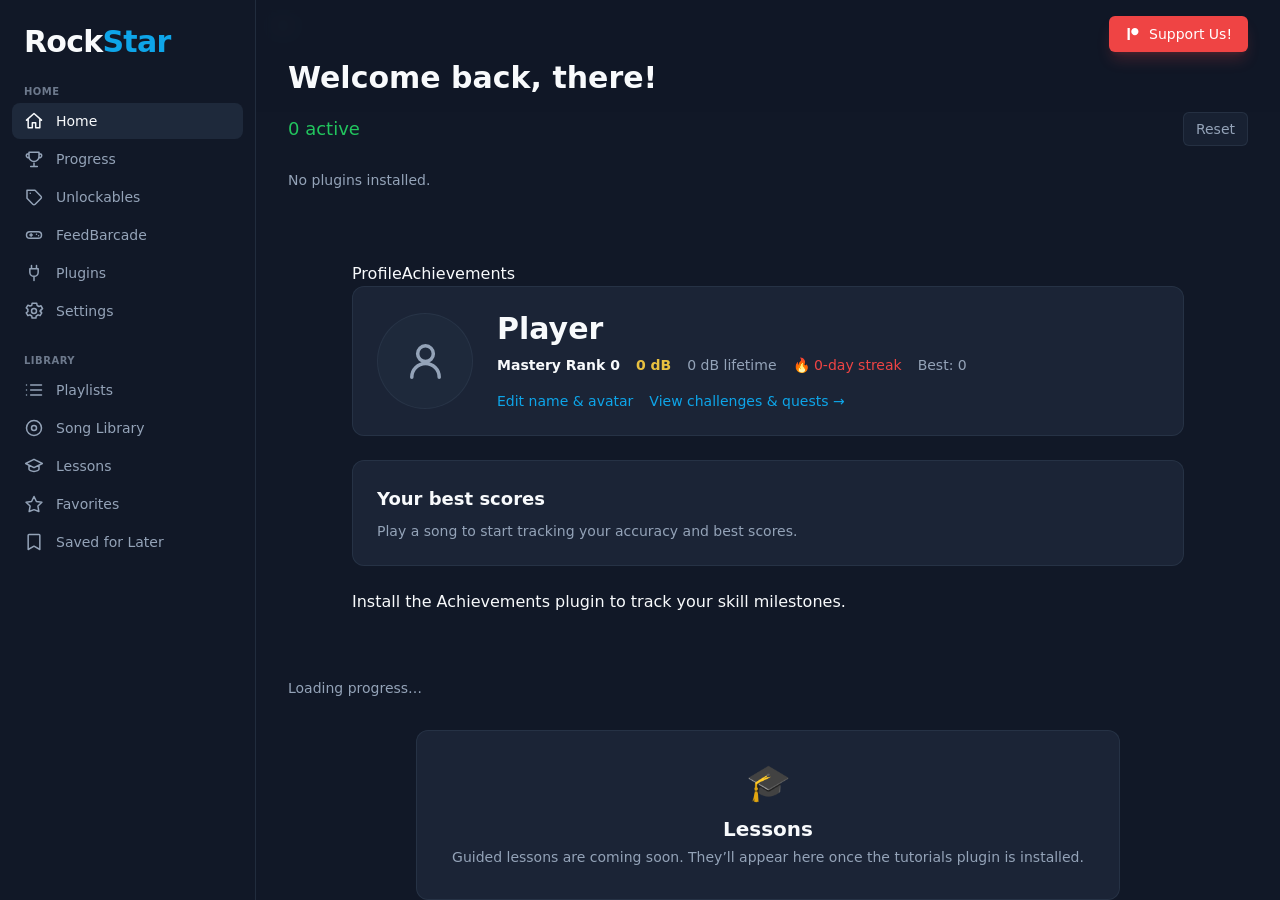
==== commit 4c722b5f: "Import Rocksmith .psarc packs from inside the app Converting a pack meant running tools/psarc_import" ====
--- a/static/v3/index.html
+++ b/static/v3/index.html
@@ -216,7 +216,7 @@
 
     <!-- Hidden file input shared by the navbar "Upload" link. Kept at body
          level so it stays reachable regardless of which screen is active. -->
-    <input type="file" id="upload-songs-file" accept=".feedpak,.sloppak" multiple class="hidden" onchange="uploadSongs(this.files); this.value=''">
+    <input type="file" id="upload-songs-file" accept=".feedpak,.sloppak,.psarc" multiple class="hidden" onchange="uploadSongs(this.files); this.value=''">
 
     <!-- ══ HOME (Hero + Library) — reused as the v3 "Songs" screen ════════ -->
     <div id="home" class="screen">
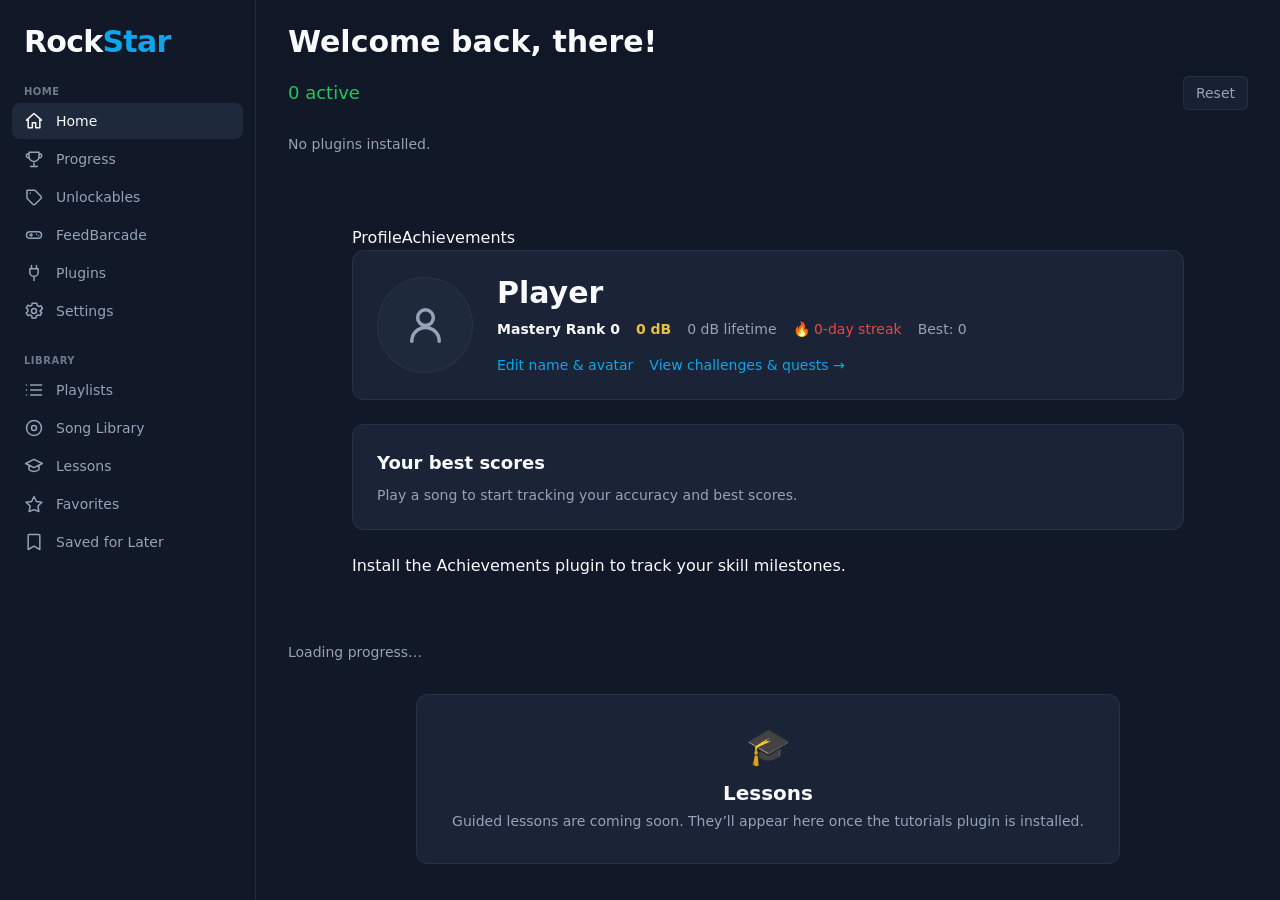
==== commit f55b6998: "Remove the Support Us donation button RockStar is a personal build, so the upstream Patreon button i" ====
--- a/static/v3/index.html
+++ b/static/v3/index.html
@@ -151,7 +151,7 @@
 
     <!-- Main scroll region: topbar + v0.3.0 screens + (reused) legacy screens. -->
     <main id="v3-main" class="flex-1 overflow-y-auto relative">
-        <!-- Topbar (built by shell.js): secondary nav, search, Support, badge cluster. -->
+        <!-- Topbar (built by shell.js): secondary nav, search, badge cluster. -->
         <header id="v3-topbar"></header>
 
         <!-- New v0.3.0 screens. Empty here; filled by later prompts (dashboard 13,
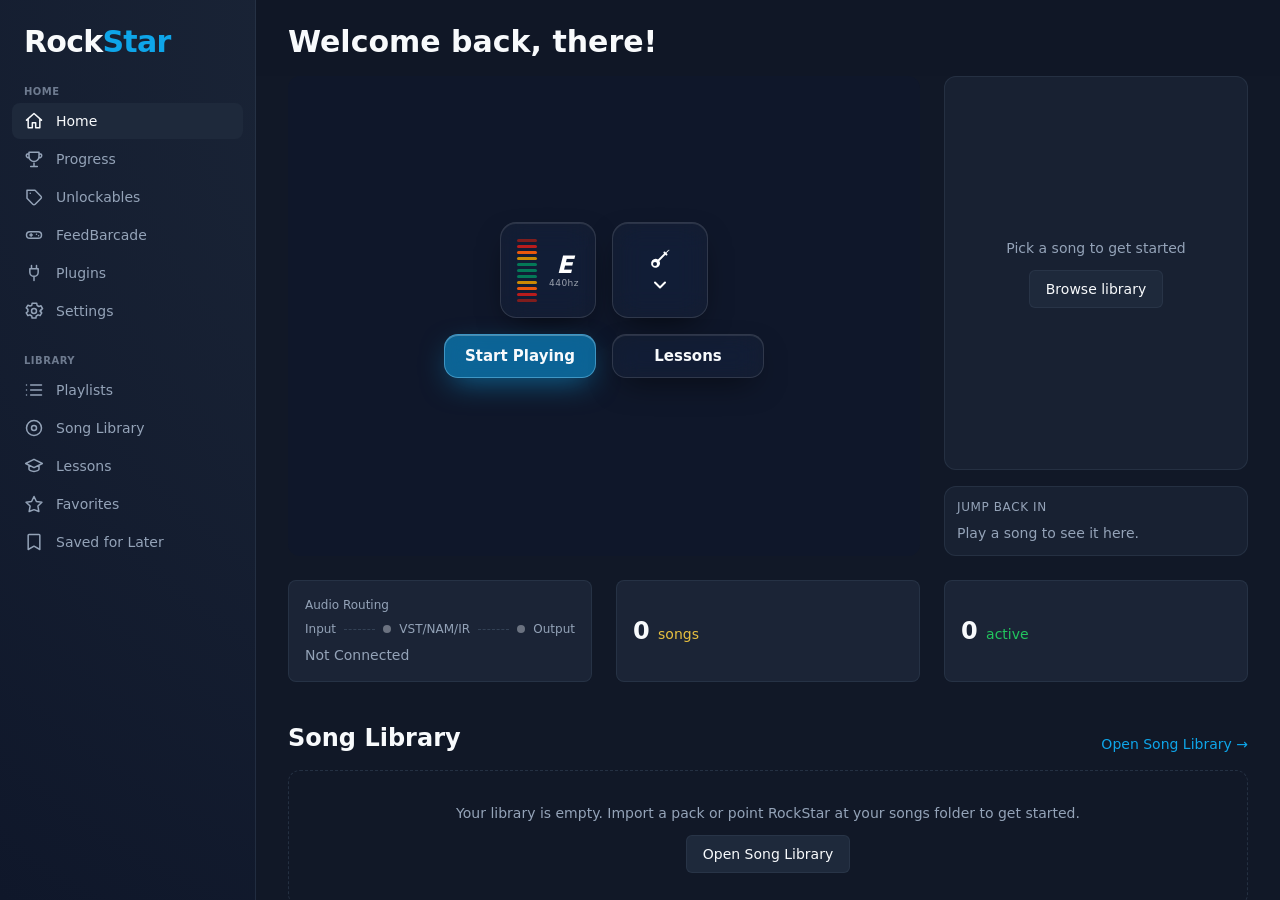
==== commit b046caac: "Add an Invert strings toggle, on by default The highway already had an invertHighway flag that puts " ====
--- a/static/v3/index.html
+++ b/static/v3/index.html
@@ -430,6 +430,20 @@
                         <div class="fb-srow-control">
                             <label class="fb-switch">
                                 <input type="checkbox" id="setting-lefty" onchange="highway.setLefty(this.checked)">
+                                <span class="fb-switch-track"></span>
+                            </label>
+                        </div>
+                    </div>
+                    <!-- Invert strings (string order on the highway) -->
+                    <div class="fb-srow">
+                        <span class="fb-srow-icon"><svg fill="none" stroke="currentColor" viewBox="0 0 24 24"><path stroke-linecap="round" stroke-linejoin="round" stroke-width="2" d="M7 16V4m0 0L3 8m4-4l4 4m6 0v12m0 0l4-4m-4 4l-4-4"/></svg></span>
+                        <div class="fb-srow-main">
+                            <div class="fb-srow-title">Invert strings</div>
+                            <div class="fb-srow-desc">Put the low E string (red) at the bottom of the note highway. Turn off to put it at the top.</div>
+                        </div>
+                        <div class="fb-srow-control">
+                            <label class="fb-switch">
+                                <input type="checkbox" id="setting-invert-highway" onchange="highway.setInverted(this.checked)">
                                 <span class="fb-switch-track"></span>
                             </label>
                         </div>
--- a/static/v3/v3.css
+++ b/static/v3/v3.css
@@ -0,0 +1,1494 @@
+/*
+ * fee[dB]ack v0.3.0 — non-Tailwind bits for the v3 shell.
+ * Body radial-gradient background + custom scrollbars. Tokens mirror the
+ * `fb` palette in tailwind.config.js.
+ */
+
+/* Interface-size (Accessibility): the always-present UI-scale token. JS
+   (capabilities/interface-scale.js) overrides it on :root and drives the
+   visible scaling through the root font-size; this default keeps
+   `var(--fb-scale)` resolvable for any canvas/CSS consumer even when unset. */
+:root { --fb-scale: 1; }
+
+/* ── Text-selection policy (v3) ──────────────────────────────────────────────
+   Accidental drag/double-click selection of app chrome (sidebar, transport, the
+   note highway/HUD, buttons, labels) makes the UI look broken and is never
+   useful — so default the interface to non-selectable, then opt *content* back
+   in. v3-only: this sheet loads only on /v3 (v2 is unchanged). The panel's
+   guardrails are baked in:
+   - NEVER a `* { user-select:none }` rule — it breaks input carets / IME
+     composition on WebKit (bug 82692); we scope to `html` and re-enable below.
+   - This is cosmetic only; it protects nothing (DevTools defeats it) and must
+     never be used to "lock" copy-worthy text away (a11y: keep errors, IDs,
+     paths, versions, metadata, lyrics selectable — incl. in modals/toasts). */
+html { -webkit-user-select: none; user-select: none; }
+
+/* Form fields are ALWAYS selectable/editable — protects the caret + IME
+   (including CJK / dead-key composition). The default must never swallow typing.
+   `.fb-selectable *` forces descendants so a child element's own non-select
+   can't strand copy-worthy text inside a content island. */
+input, textarea, select,
+[contenteditable]:not([contenteditable="false"]),
+[contenteditable]:not([contenteditable="false"]) * {
+    -webkit-user-select: text; user-select: text;
+}
+
+/* Plugin screens are content surfaces (editor, tabview, lyrics, theory, chord
+   text, …). Re-enable their mounted subtree by INHERITANCE (no `*`) so the host
+   policy can't silently make a plugin's copyable text un-selectable — including
+   community / out-of-tree plugins that never adopt `.fb-selectable`. A plugin
+   that wants its own chrome non-selectable still wins via its own element rule
+   (which this inherited value doesn't override). */
+.screen[id^="plugin-"] { -webkit-user-select: text; user-select: text; }
+
+/* Core read-only content opts back in by CONTAINER (lower-drift than tagging
+   each value — a new setting added later inherits "selectable" for free):
+   the Settings panel (values, paths, device names, version, diagnostics,
+   About) and the now-playing song metadata (both tagged `.fb-selectable`).
+   Plugins re-enable their own copyable regions with this same class
+   (documented in CLAUDE.md).
+
+   The focused, transient surfaces below ALWAYS carry copy-worthy text (errors,
+   IDs, file paths, device/version strings) per the a11y guardrail, so they're
+   blanket-opted-in by selector rather than hand-tagged — they're single focused
+   panels, not dense card lists, so re-enabling selection there can't recreate
+   the across-cards marquee mess the policy prevents:
+   - modals / dialogs: `.feedBack-modal`, `[role="dialog"]` (confirm, edit-meta,
+     retune result/error, calibration, filter drawer);
+   - toasts: `#fb-notify-stack`, `#v3-fb-toast`;
+   - the library scan banner (`#scan-banner` — shows the current file path).
+   (Dense card lists — the library grid, dashboard, profile — are intentionally
+   left non-selectable; copy their text from the now-playing HUD / Settings.) */
+.fb-selectable, .fb-selectable *,
+.feedBack-modal, .feedBack-modal *,
+[role="dialog"], [role="dialog"] *,
+#fb-notify-stack, #fb-notify-stack *,
+#v3-fb-toast, #v3-fb-toast *,
+#scan-banner, #scan-banner * { -webkit-user-select: text; user-select: text; }
+
+/* The v3 tuner card replaces the tuner plugin's floating launcher — hide it. */
+#tuner-toggle-btn { display: none !important; }
+
+/* The navy radial wash lives on the SIDEBAR (the content area is the solid
+   darker tone). Brighter toward the top. */
+#v3-sidebar {
+    background-image: radial-gradient(circle at top, #1e293b 0%, #0f172a 100%);
+    background-attachment: fixed;
+}
+
+/* Custom 6px scrollbars on the scroll regions (WebKit/Blink). */
+#v3-main::-webkit-scrollbar,
+#v3-nav::-webkit-scrollbar,
+.v3-scroll::-webkit-scrollbar {
+    width: 6px;
+    height: 6px;
+}
+#v3-main::-webkit-scrollbar-track,
+#v3-nav::-webkit-scrollbar-track,
+.v3-scroll::-webkit-scrollbar-track {
+    background: transparent;
+}
+#v3-main::-webkit-scrollbar-thumb,
+#v3-nav::-webkit-scrollbar-thumb,
+.v3-scroll::-webkit-scrollbar-thumb {
+    background: #334155;
+    border-radius: 3px;
+}
+#v3-main::-webkit-scrollbar-thumb:hover,
+#v3-nav::-webkit-scrollbar-thumb:hover,
+.v3-scroll::-webkit-scrollbar-thumb:hover {
+    background: #475569;
+}
+
+/* Firefox scrollbars. */
+#v3-main,
+#v3-nav,
+.v3-scroll {
+    scrollbar-width: thin;
+    scrollbar-color: #334155 transparent;
+}
+
+/* ══ v3 player chrome (P22) ════════════════════════════════════════════════
+   Persistent top HUD + Up-Next pill, hover-reveal left rail with feature
+   popovers, and an auto-hiding bottom transport. Scoped under #player; this
+   markup only exists in static/v3/index.html, so the legacy player is
+   unaffected. Behavior: static/v3/player-chrome.js. */
+
+#player { background: #050508; position: relative; }
+#player #highway { position: relative; z-index: 1; }
+
+/* — Venue Mood FX — Phase 1: bottom strip disabled; real scene ships in 3D bg — */
+.venue-mood-fx {
+    display: none !important;
+    pointer-events: none;
+}
+
+/* Edge-only wash above 3D canvas, below HUD/transport (z-index 3) */
+#player .v3-venue-scene-wash {
+    position: absolute;
+    inset: 0;
+    z-index: 3;
+    pointer-events: none;
+    background:
+        linear-gradient(180deg, rgba(34, 211, 238, .16) 0%, transparent 14%),
+        linear-gradient(0deg, rgba(30, 64, 110, .2) 0%, transparent 16%),
+        linear-gradient(90deg, rgba(34, 211, 238, .1) 0%, transparent 10%),
+        linear-gradient(270deg, rgba(34, 211, 238, .1) 0%, transparent 10%);
+}
+
+/* Non-blocking Venue mode label — below HUD, above canvas */
+#player .v3-venue-mode-badge {
+    position: absolute;
+    top: 4.75rem;
+    left: 1.25rem;
+    z-index: 18;
+    pointer-events: none;
+    max-width: min(22rem, calc(100% - 2.5rem));
+    padding: .35rem .65rem;
+    font-size: .7rem;
+    line-height: 1.35;
+    letter-spacing: .02em;
+    color: rgba(165, 243, 252, .95);
+    background: rgba(8, 47, 73, .78);
+    border: 1px solid rgba(34, 211, 238, .38);
+    border-radius: .375rem;
+    box-shadow: 0 2px 10px rgba(2, 8, 23, .35);
+    backdrop-filter: blur(4px);
+}
+
+#player .v3-venue-scene-wash.hidden,
+#player .v3-venue-mode-badge.hidden {
+    display: none;
+}
+
+/* Legacy ::before wash retained for tests; superseded by .v3-venue-scene-wash */
+#player.is-venue-visualization.venue-scene-pending::before {
+    content: none;
+}
+
+/* Legacy strip rules retained for when STRIP_OVERLAY_ENABLED returns */
+.venue-mood-fx:not(.hidden) { opacity: 1; }
+.venue-mood-fx.hidden { display: none; }
+
+.venue-mood-lights,
+.venue-mood-crowd,
+.venue-mood-haze {
+    position: absolute;
+    inset: 0;
+    pointer-events: none;
+}
+
+/* Stage wash — original gradients only */
+.venue-mood-lights {
+    background:
+        radial-gradient(ellipse 55% 85% at 10% 100%, rgba(251, 191, 36, .22) 0%, transparent 58%),
+        radial-gradient(ellipse 55% 85% at 90% 100%, rgba(56, 189, 248, .2) 0%, transparent 58%),
+        radial-gradient(ellipse 90% 120% at 50% 110%, rgba(30, 58, 95, .55) 0%, transparent 68%),
+        linear-gradient(180deg, transparent 0%, rgba(8, 12, 22, .35) 55%, rgba(4, 6, 12, .82) 100%);
+    opacity: .75;
+}
+
+/* Crowd silhouettes — CSS shapes, no external assets */
+.venue-mood-crowd {
+    bottom: 0;
+    top: auto;
+    height: 72%;
+    background:
+        radial-gradient(ellipse 8% 42% at 6% 100%, rgba(48, 72, 118, .96) 0%, rgba(36, 56, 92, .96) 58%, transparent 59%),
+        radial-gradient(ellipse 7% 38% at 14% 100%, rgba(52, 78, 124, .94) 0%, rgba(40, 62, 98, .94) 56%, transparent 57%),
+        radial-gradient(ellipse 9% 44% at 24% 100%, rgba(44, 68, 110, .95) 0%, rgba(34, 54, 88, .95) 58%, transparent 59%),
+        radial-gradient(ellipse 8% 40% at 34% 100%, rgba(50, 74, 120, .94) 0%, rgba(38, 58, 94, .94) 57%, transparent 58%),
+        radial-gradient(ellipse 10% 46% at 46% 100%, rgba(42, 66, 108, .96) 0%, rgba(32, 52, 86, .96) 60%, transparent 61%),
+        radial-gradient(ellipse 9% 42% at 58% 100%, rgba(48, 72, 116, .95) 0%, rgba(36, 56, 90, .95) 58%, transparent 59%),
+        radial-gradient(ellipse 8% 40% at 68% 100%, rgba(52, 78, 122, .93) 0%, rgba(40, 62, 96, .93) 56%, transparent 57%),
+        radial-gradient(ellipse 9% 44% at 78% 100%, rgba(44, 68, 112, .95) 0%, rgba(34, 54, 88, .95) 58%, transparent 59%),
+        radial-gradient(ellipse 8% 38% at 88% 100%, rgba(50, 74, 118, .94) 0%, rgba(38, 58, 92, .94) 56%, transparent 57%),
+        radial-gradient(ellipse 7% 36% at 96% 100%, rgba(46, 70, 114, .93) 0%, rgba(36, 56, 90, .93) 55%, transparent 56%);
+    opacity: .55;
+    transform: translateY(0);
+}
+
+.venue-mood-haze {
+    background: linear-gradient(180deg, transparent 0%, rgba(15, 23, 42, .12) 40%, rgba(30, 41, 59, .28) 100%);
+    opacity: 0;
+    transition: opacity .6s ease;
+}
+
+/* Player shell atmosphere when venue enabled */
+#player.venue-mood-subtle::before,
+#player.venue-mood-full::before {
+    content: '';
+    position: absolute;
+    inset: 0;
+    z-index: 0;
+    pointer-events: none;
+    background: radial-gradient(ellipse 120% 80% at 50% 100%, rgba(30, 64, 110, .12) 0%, transparent 55%);
+    transition: background .6s ease, opacity .6s ease;
+}
+#player.venue-mood-full::before {
+    background:
+        radial-gradient(ellipse 90% 55% at 50% 0%, rgba(34, 211, 238, .06) 0%, transparent 60%),
+        radial-gradient(ellipse 120% 80% at 50% 100%, rgba(30, 64, 110, .18) 0%, transparent 55%);
+}
+
+/* Subtle vs full intensity */
+#player.venue-mood-subtle .venue-mood-lights { opacity: .65; }
+#player.venue-mood-subtle .venue-mood-crowd { opacity: .48; }
+#player.venue-mood-full .venue-mood-lights {
+    background:
+        radial-gradient(ellipse 52% 95% at 8% 100%, rgba(251, 191, 36, .42) 0%, transparent 58%),
+        radial-gradient(ellipse 52% 95% at 92% 100%, rgba(56, 189, 248, .38) 0%, transparent 58%),
+        radial-gradient(ellipse 95% 130% at 50% 115%, rgba(59, 130, 246, .48) 0%, transparent 72%),
+        linear-gradient(180deg, transparent 0%, rgba(15, 23, 42, .45) 42%, rgba(8, 12, 24, .94) 100%);
+    opacity: .92;
+}
+#player.venue-mood-full .venue-mood-crowd { opacity: .78; }
+
+/* Full idle baseline — visible before any notes are judged */
+#player.venue-mood-full .venue-mood-fx .venue-mood-lights { opacity: .88; }
+#player.venue-mood-full .venue-mood-fx .venue-mood-crowd { opacity: .72; }
+#player.venue-mood-full .venue-mood-fx .venue-mood-haze {
+    opacity: .28;
+    background: linear-gradient(180deg, transparent 0%, rgba(56, 189, 248, .08) 35%, rgba(30, 64, 110, .22) 100%);
+}
+
+/* Performance state visuals */
+.venue-mood-fx.venue-mood-state-idle .venue-mood-lights { opacity: .45; }
+.venue-mood-fx.venue-mood-state-idle .venue-mood-crowd { opacity: .32; }
+#player.venue-mood-full .venue-mood-fx.venue-mood-state-idle .venue-mood-lights { opacity: .88; }
+#player.venue-mood-full .venue-mood-fx.venue-mood-state-idle .venue-mood-crowd { opacity: .72; }
+
+.venue-mood-fx.venue-mood-state-steady .venue-mood-lights {
+    background:
+        radial-gradient(ellipse 85% 110% at 50% 108%, rgba(51, 85, 120, .5) 0%, transparent 66%),
+        linear-gradient(180deg, transparent 0%, rgba(10, 16, 28, .4) 60%, rgba(4, 6, 12, .85) 100%);
+}
+
+.venue-mood-fx.venue-mood-state-strong .venue-mood-lights {
+    background:
+        radial-gradient(ellipse 70% 95% at 50% 105%, rgba(34, 211, 238, .28) 0%, transparent 62%),
+        radial-gradient(ellipse 90% 115% at 50% 110%, rgba(51, 85, 120, .58) 0%, transparent 68%),
+        linear-gradient(180deg, transparent 0%, rgba(8, 14, 26, .35) 55%, rgba(4, 6, 12, .88) 100%);
+}
+.venue-mood-fx.venue-mood-state-strong .venue-mood-crowd { opacity: .62; }
+
+.venue-mood-fx.venue-mood-state-fire .venue-mood-lights {
+    background:
+        radial-gradient(ellipse 55% 80% at 50% 95%, rgba(251, 146, 60, .42) 0%, transparent 58%),
+        radial-gradient(ellipse 85% 110% at 50% 108%, rgba(180, 70, 20, .35) 0%, transparent 65%),
+        linear-gradient(180deg, transparent 0%, rgba(20, 10, 6, .3) 50%, rgba(4, 6, 12, .9) 100%);
+}
+.venue-mood-fx.venue-mood-state-fire .venue-mood-crowd { opacity: .78; }
+
+.venue-mood-fx.venue-mood-state-recovery .venue-mood-lights {
+    background:
+        radial-gradient(ellipse 90% 105% at 50% 110%, rgba(120, 90, 30, .32) 0%, transparent 66%),
+        linear-gradient(180deg, transparent 0%, rgba(18, 14, 8, .42) 58%, rgba(4, 6, 12, .86) 100%);
+}
+.venue-mood-fx.venue-mood-state-recovery .venue-mood-crowd { opacity: .38; }
+
+.venue-mood-fx.venue-mood-state-smoke .venue-mood-lights { opacity: .35; }
+.venue-mood-fx.venue-mood-state-smoke .venue-mood-crowd { opacity: .22; transform: translateY(6%); }
+.venue-mood-fx.venue-mood-state-smoke .venue-mood-haze {
+    opacity: .72;
+    background:
+        linear-gradient(180deg, transparent 0%, rgba(71, 85, 105, .22) 35%, rgba(51, 65, 85, .45) 100%),
+        radial-gradient(ellipse 100% 80% at 50% 100%, rgba(100, 116, 139, .25) 0%, transparent 70%);
+}
+
+@media (prefers-reduced-motion: no-preference) {
+    .venue-mood-fx.venue-mood-state-steady .venue-mood-crowd,
+    #player.venue-mood-full .venue-mood-fx.venue-mood-state-steady .venue-mood-crowd {
+        animation: v3-venue-crowd-sway 4.8s ease-in-out infinite;
+    }
+    .venue-mood-fx.venue-mood-state-strong .venue-mood-crowd,
+    #player.venue-mood-full .venue-mood-fx.venue-mood-state-strong .venue-mood-crowd {
+        animation: v3-venue-crowd-sway 3.6s ease-in-out infinite;
+    }
+    .venue-mood-fx.venue-mood-state-fire .venue-mood-crowd,
+    #player.venue-mood-full .venue-mood-fx.venue-mood-state-fire .venue-mood-crowd {
+        animation: v3-venue-crowd-bounce 2.2s ease-in-out infinite;
+    }
+    .venue-mood-fx.venue-mood-state-fire .venue-mood-lights {
+        animation: v3-venue-fire-glow 2.8s ease-in-out infinite;
+    }
+    .venue-mood-fx.venue-mood-state-smoke .venue-mood-haze {
+        animation: v3-venue-smoke-drift 5.5s ease-in-out infinite;
+    }
+}
+
+@keyframes v3-venue-crowd-sway {
+    0%, 100% { transform: translateY(0); }
+    50% { transform: translateY(-2px); }
+}
+@keyframes v3-venue-crowd-bounce {
+    0%, 100% { transform: translateY(0) scaleY(1); }
+    35% { transform: translateY(-4px) scaleY(1.02); }
+    65% { transform: translateY(-1px) scaleY(1); }
+}
+@keyframes v3-venue-fire-glow {
+    0%, 100% { filter: brightness(1); }
+    50% { filter: brightness(1.12); }
+}
+@keyframes v3-venue-smoke-drift {
+    0%, 100% { opacity: .65; transform: translateY(0); }
+    50% { opacity: .78; transform: translateY(-3px); }
+}
+
+@media (prefers-reduced-motion: reduce) {
+    .venue-mood-fx .venue-mood-crowd,
+    .venue-mood-fx .venue-mood-lights,
+    .venue-mood-fx .venue-mood-haze {
+        animation: none !important;
+    }
+}
+
+/* — Up Next pill (top-right, persistent) — */
+#player-hud .v3-upnext {
+    display: flex;
+    flex-direction: column;
+    align-items: stretch;
+    gap: .35rem;
+    padding: .45rem .9rem;
+    border-radius: .75rem;
+    background: rgba(15, 23, 42, .7);
+    border: 1px solid rgba(51, 65, 85, .5);
+    backdrop-filter: blur(6px);
+    font-size: .85rem;
+    pointer-events: auto;
+}
+#player-hud .v3-upnext.hidden { display: none; }
+/* Text row keeps the original inline layout untouched. */
+#player-hud .v3-upnext .v3-upnext-row {
+    display: flex;
+    align-items: center;
+    gap: .5rem;
+}
+/* Progress bar under the text — fills as the current section elapses. */
+#player-hud .v3-upnext .v3-upnext-bar {
+    height: 4px;
+    border-radius: 999px;
+    background: rgba(148, 163, 184, .25);
+    overflow: hidden;
+}
+#player-hud .v3-upnext .v3-upnext-bar-fill {
+    height: 100%;
+    /* Fill is driven via transform: scaleX(0..1) from player-chrome.js —
+       compositor-only, unlike the previous width writes which re-ran
+       layout on every update tick. */
+    width: 100%;
+    transform: scaleX(0);
+    transform-origin: left;
+    border-radius: inherit;
+    background: linear-gradient(90deg, #22d3ee, #a855f7, #f472b6);
+    transition: transform .12s linear;
+}
+
+/* — Live performance HUD (top-right, read-only) — */
+.v3-live-performance-hud {
+    display: flex;
+    flex-direction: column;
+    align-items: flex-end;
+    gap: .2rem;
+    min-width: 9.5rem;
+    padding: .55rem .85rem;
+    border-radius: .85rem;
+    background: rgba(15, 23, 42, .78);
+    border: 1px solid rgba(71, 85, 105, .55);
+    backdrop-filter: blur(8px);
+    box-shadow: 0 8px 24px rgba(0, 0, 0, .35);
+    pointer-events: none;
+    transition: border-color .35s ease, box-shadow .35s ease, background .35s ease;
+}
+.v3-live-performance-hud.hidden { display: none; }
+
+/* Highway scoreboard preference (static/v3/scoreboard-pref.js).
+   One note-detection scoreboard at a time on the highway:
+     core (default) → core live-performance HUD; hide the note_detect plugin HUD
+     detailed       → note_detect .nd-hud; hide the core HUD
+     off            → hide both
+   The default rule keys off "not detailed and not off" so it's correct even
+   before the pref script sets data-scoreboard (avoids a flash of both). */
+html:not([data-scoreboard="detailed"]):not([data-scoreboard="off"]) .nd-hud { display: none !important; }
+html[data-scoreboard="detailed"] #v3-live-performance-hud { display: none !important; }
+html[data-scoreboard="off"] .nd-hud,
+html[data-scoreboard="off"] #v3-live-performance-hud { display: none !important; }
+
+.v3-live-performance-heading {
+    display: flex;
+    align-items: baseline;
+    gap: .45rem;
+    line-height: 1;
+}
+.v3-live-performance-tag {
+    font-size: .68rem;
+    font-weight: 800;
+    letter-spacing: .14em;
+    color: #94a3b8;
+}
+.v3-live-performance-percent {
+    font-size: 2rem;
+    font-weight: 900;
+    letter-spacing: -.03em;
+    color: #f8fafc;
+    font-variant-numeric: tabular-nums;
+}
+.v3-live-performance-hits,
+.v3-live-performance-streak {
+    font-size: .78rem;
+    font-weight: 600;
+    color: #cbd5e1;
+    font-variant-numeric: tabular-nums;
+}
+.v3-live-performance-state {
+    font-size: .72rem;
+    font-weight: 700;
+    color: #e2e8f0;
+    min-height: 1rem;
+}
+.v3-live-performance-hud.is-idle .v3-live-performance-percent { color: #94a3b8; }
+.v3-live-performance-hud.is-fire {
+    border-color: rgba(251, 146, 60, .75);
+    background: linear-gradient(145deg, rgba(67, 20, 7, .82), rgba(15, 23, 42, .88));
+    box-shadow: 0 0 22px rgba(251, 146, 60, .28);
+    animation: v3-live-fire-pulse 2.4s ease-in-out infinite;
+}
+.v3-live-performance-hud.is-fire .v3-live-performance-percent {
+    color: #fdba74;
+    text-shadow: 0 0 12px rgba(251, 146, 60, .45);
+}
+.v3-live-performance-hud.is-fire .v3-live-performance-state { color: #fb923c; }
+.v3-live-performance-hud.is-strong {
+    border-color: rgba(34, 211, 238, .55);
+    box-shadow: 0 0 16px rgba(34, 211, 238, .18);
+}
+.v3-live-performance-hud.is-strong .v3-live-performance-percent { color: #67e8f9; }
+.v3-live-performance-hud.is-steady {
+    border-color: rgba(100, 116, 139, .55);
+}
+.v3-live-performance-hud.is-recovery {
+    border-color: rgba(250, 204, 21, .45);
+    background: rgba(30, 27, 12, .72);
+}
+.v3-live-performance-hud.is-recovery .v3-live-performance-percent { color: #fde68a; }
+.v3-live-performance-hud.is-smoke {
+    border-color: rgba(100, 116, 139, .35);
+    background: rgba(15, 23, 42, .62);
+    opacity: .92;
+    animation: v3-live-smoke-haze 3.2s ease-in-out infinite;
+}
+.v3-live-performance-hud.is-smoke .v3-live-performance-percent { color: #94a3b8; }
+.v3-live-performance-hud.is-smoke .v3-live-performance-state { color: #cbd5e1; }
+
+@keyframes v3-live-fire-pulse {
+    0%, 100% { box-shadow: 0 0 18px rgba(251, 146, 60, .22); }
+    50% { box-shadow: 0 0 26px rgba(251, 146, 60, .38); }
+}
+@keyframes v3-live-smoke-haze {
+    0%, 100% { transform: translateY(0); opacity: .92; }
+    50% { transform: translateY(-1px); opacity: .84; }
+}
+
+.v3-upnext-name {
+    font-weight: 800;
+    background: linear-gradient(90deg, #22d3ee, #a855f7, #f472b6);
+    -webkit-background-clip: text;
+    background-clip: text;
+    color: transparent;
+}
+
+/* — Left rail hover-zone — */
+.v3-railzone {
+    position: absolute;
+    left: 0; top: 0; bottom: 0;
+    z-index: 30;
+    display: flex;
+    align-items: center;
+    pointer-events: none;       /* only the catcher + rail take pointer events */
+}
+.v3-railzone::before {          /* invisible left-edge strip that reveals the rail */
+    content: "";
+    position: absolute;
+    left: 0; top: 0; bottom: 0;
+    width: 96px;
+    pointer-events: auto;
+}
+/* The Section Map plugin pins a ~20px clickable bar to the very top of #player
+   (#section-map, z-index:5). The rail catcher above is full-height at z-index:30,
+   so its top-left corner swallows clicks on the section map's first section. When
+   the bar is present, drop the catcher below it so the top strip stays clickable;
+   the rail still reveals from anywhere below the bar. Mirrors the core
+   `#section-map ~ #player-hud` special-case in static/style.css. */
+#section-map ~ #v3-railzone::before { top: 20px; }
+
+.v3-rail {
+    position: relative;
+    display: flex;
+    flex-direction: column;
+    align-items: center;
+    gap: .25rem;
+    padding: 1.5rem .75rem;
+    pointer-events: auto;
+    opacity: 0;
+    transform: translateX(-12px);
+    transition: opacity .25s ease, transform .25s ease;
+}
+.v3-railzone:hover .v3-rail,
+.v3-railzone:focus-within .v3-rail,
+#player.pop-open .v3-rail { opacity: 1; transform: none; }
+
+.v3-rail-icon {
+    position: relative;
+    width: 70px; height: 70px;
+    display: flex;
+    align-items: center;
+    justify-content: center;
+    background: transparent;
+    border: 0;
+    cursor: pointer;
+    color: #8ba3ac;
+    transition: transform .18s ease, color .18s ease;
+}
+.v3-rail-border {
+    position: absolute;
+    inset: 0;
+    border: 2px solid rgba(139, 163, 172, .45);
+    border-radius: 50%;
+    transition: border-color .18s ease;
+}
+.v3-rail-border-gear {
+    border-color: rgba(139, 163, 172, .45);
+}
+.v3-rail-svg { width: 32px; height: 32px; fill: currentcolor; z-index: 1; }
+.v3-rail-dot { width: 6px; height: 6px; background: #4a5d6e; border-radius: 2px; margin: 1rem 0; }
+
+/* pop-out + active state */
+.v3-rail-icon:hover,
+.v3-rail-icon:focus-visible { color: #e8eef1; }
+.v3-rail-icon:hover .v3-rail-border,
+.v3-rail-icon:focus-visible .v3-rail-border { border-color: rgba(203, 213, 225, .85); }
+.v3-rail-icon.is-active { color: #e2e8f0; }
+.v3-rail-icon.is-active .v3-rail-border { border-color: #22d3ee; }
+@media (prefers-reduced-motion: no-preference) {
+    .v3-rail-icon:hover,
+    .v3-rail-icon:focus-visible { transform: translateX(6px) scale(1.12); }
+}
+
+/* — Section Practice circular rail icon (v3 chrome) — */
+#v3-player-rail .section-practice-control--v3 {
+    padding: 0;
+    margin: 0;
+    width: auto;
+    display: flex;
+    justify-content: center;
+    flex-shrink: 0;
+}
+#v3-player-rail .section-practice-control--v3 .section-practice-pill {
+    position: relative;
+    width: 70px;
+    height: 70px;
+    display: flex;
+    align-items: center;
+    justify-content: center;
+    padding: 0;
+    gap: 0;
+    min-width: 0;
+    color: #8ba3ac;
+    background: transparent;
+    border: 0;
+    border-radius: 0;
+    box-shadow: none;
+    cursor: pointer;
+    transition: transform .18s ease, color .18s ease;
+}
+#v3-player-rail .section-practice-control--v3 .section-practice-pill-text,
+#v3-player-rail .section-practice-control--v3 .section-practice-pill-caret {
+    display: none !important;
+}
+#v3-player-rail .section-practice-control--v3 .section-practice-pill-icon {
+    display: flex;
+    align-items: center;
+    justify-content: center;
+    z-index: 1;
+    font-size: 2rem;
+    line-height: 1;
+}
+#v3-player-rail .section-practice-control--v3 .section-practice-pill-icon .v3-rail-svg,
+#v3-player-rail .section-practice-control--v3 .section-practice-pill-svg {
+    width: 32px;
+    height: 32px;
+    fill: currentcolor;
+}
+#v3-player-rail .section-practice-control--v3 .section-practice-pill:hover,
+#v3-player-rail .section-practice-control--v3 .section-practice-pill:focus-visible {
+    color: #e8eef1;
+    background: transparent;
+    box-shadow: none;
+}
+#v3-player-rail .section-practice-control--v3 .section-practice-pill:hover .v3-rail-border,
+#v3-player-rail .section-practice-control--v3 .section-practice-pill:focus-visible .v3-rail-border {
+    border-color: rgba(203, 213, 225, .85);
+}
+#v3-player-rail .section-practice-control--v3 .section-practice-pill[aria-expanded="true"],
+#v3-player-rail .section-practice-control--v3 .section-practice-pill.section-practice-pill--active {
+    color: #e2e8f0;
+    background: transparent;
+    box-shadow: none;
+}
+#v3-player-rail .section-practice-control--v3 .section-practice-pill[aria-expanded="true"] .v3-rail-border,
+#v3-player-rail .section-practice-control--v3 .section-practice-pill.section-practice-pill--active .v3-rail-border {
+    border-color: #22d3ee;
+}
+@media (prefers-reduced-motion: no-preference) {
+    #v3-player-rail .section-practice-control--v3 .section-practice-pill:hover,
+    #v3-player-rail .section-practice-control--v3 .section-practice-pill:focus-visible {
+        transform: translateX(6px) scale(1.12);
+    }
+}
+#v3-player-rail .section-practice-control--v3 #section-practice-bar {
+    left: calc(100% + 10px);
+    right: auto;
+    bottom: auto;
+    top: 0;
+    min-width: 230px;
+    max-width: min(340px, calc(100vw - 120px));
+    padding: .9rem;
+    border-radius: .9rem;
+    border: 1px solid rgba(51, 65, 85, .6);
+    background: rgba(15, 23, 42, .96);
+    box-shadow: 0 12px 40px rgba(0, 0, 0, .5);
+}
+
+/* — Rail feature popovers — */
+.v3-rail-pop {
+    position: absolute;
+    left: 92px;
+    top: 50%;
+    transform: translateY(-50%);
+    min-width: 230px;
+    max-width: 340px;
+    pointer-events: auto;
+    background: rgba(15, 23, 42, .96);
+    border: 1px solid rgba(51, 65, 85, .6);
+    border-radius: .9rem;
+    box-shadow: 0 12px 40px rgba(0, 0, 0, .5);
+    padding: .9rem;
+    display: flex;
+    flex-direction: column;
+    gap: .6rem;
+    z-index: 40;
+}
+.v3-rail-pop.hidden { display: none; }
+.v3-pop-row {
+    display: flex;
+    align-items: center;
+    justify-content: space-between;
+    gap: .75rem;
+    font-size: .8rem;
+    color: #cbd5e1;
+}
+.v3-pop-label {
+    color: #94a3b8;
+    font-size: .72rem;
+    text-transform: uppercase;
+    letter-spacing: .04em;
+    white-space: nowrap;
+}
+.v3-pop-select,
+.v3-pop-btn {
+    background: #1e293b;
+    border: 1px solid #334155;
+    color: #e2e8f0;
+    border-radius: .5rem;
+    padding: .35rem .6rem;
+    font-size: .8rem;
+    outline: none;
+    cursor: pointer;
+}
+.v3-pop-btn:hover { background: #334155; }
+.v3-pop-pin {
+    background: #1e293b;
+    border: 1px solid #334155;
+    color: #94a3b8;
+    border-radius: .5rem;
+    width: 2rem; height: 2rem;
+    cursor: pointer;
+}
+.v3-pop-val { color: #94a3b8; font-size: .75rem; min-width: 3rem; text-align: right; }
+.v3-pop-close {
+    margin-top: .25rem;
+    background: #1e293b;
+    border: 1px solid #334155;
+    color: #94a3b8;
+    border-radius: .5rem;
+    padding: .4rem;
+    font-size: .8rem;
+    cursor: pointer;
+}
+.v3-pop-close:hover { background: rgba(127, 29, 29, .5); color: #fca5a5; }
+
+/* — Bottom transport (auto-hide) — */
+#player .v3-transport {
+    position: absolute;
+    left: 0; right: 0; bottom: 0;
+    z-index: 20;
+    display: flex;
+    align-items: center;
+    justify-content: center;
+    gap: 1.25rem;
+    padding: 1rem;
+    background: transparent;
+    opacity: 0;
+    transform: translateY(12px);
+    transition: opacity .25s ease, transform .25s ease;
+}
+#player.chrome-active .v3-transport,
+#player.pop-open .v3-transport,
+#player .v3-transport:hover { opacity: 1; transform: none; }
+#player.chrome-idle { cursor: none; }
+
+.v3-transport-mid { display: flex; align-items: center; gap: .75rem; }
+.v3-seek {
+    width: 2.5rem; height: 2.5rem;
+    display: flex;
+    align-items: center;
+    justify-content: center;
+    background: rgba(30, 41, 59, .7);
+    border: 1px solid rgba(51, 65, 85, .6);
+    border-radius: 999px;
+    color: #cbd5e1;
+    cursor: pointer;
+    transition: background .15s;
+}
+.v3-seek:hover { background: rgba(51, 65, 85, .9); }
+.v3-play {
+    width: 4rem; height: 2.6rem;
+    display: flex;
+    align-items: center;
+    justify-content: center;
+    background: linear-gradient(180deg, #475569, #334155);
+    border: 1px solid rgba(100, 116, 139, .6);
+    border-radius: 999px;
+    cursor: pointer;
+    box-shadow: 0 4px 14px rgba(0, 0, 0, .4);
+}
+.v3-play:hover { filter: brightness(1.15); }
+
+/* speed widget (bars + slider + label + presets) */
+.v3-speed-cluster {
+    display: flex;
+    align-items: center;
+    gap: .5rem;
+    flex-shrink: 1;
+    min-width: 0;
+    max-width: min(52vw, 28rem);
+}
+.v3-speed { display: flex; align-items: center; gap: .5rem; flex-shrink: 0; }
+.v3-speed-presets {
+    display: flex;
+    flex-wrap: nowrap;
+    align-items: center;
+    gap: .2rem;
+    min-width: 0;
+    overflow-x: auto;
+    scrollbar-width: none;
+}
+.v3-speed-presets::-webkit-scrollbar { display: none; }
+.v3-speed-preset-btn {
+    flex: 0 0 auto;
+    padding: .15rem .45rem;
+    min-width: 1.75rem;
+    font-size: .7rem;
+    font-weight: 700;
+    line-height: 1.25;
+    color: #cbd5e1;
+    background: rgba(30, 41, 59, .9);
+    border: 1px solid rgba(71, 85, 105, .85);
+    border-radius: 999px;
+    cursor: pointer;
+    transition: background .15s, border-color .15s, color .15s, box-shadow .15s;
+}
+.v3-speed-preset-btn:hover {
+    color: #e2e8f0;
+    background: rgba(51, 65, 85, .9);
+    border-color: rgba(100, 116, 139, .8);
+}
+.v3-speed-preset-btn[data-sweet-spot="1"]:not(.v3-speed-preset-active) {
+    border-color: rgba(34, 211, 238, .35);
+}
+.v3-speed-preset-active {
+    color: #0f172a;
+    background: #22d3ee;
+    border-color: #22d3ee;
+}
+.v3-speed-preset-btn[data-sweet-spot="1"].v3-speed-preset-active {
+    box-shadow: 0 0 8px rgba(34, 211, 238, .45);
+}
+.v3-speed-bars { display: inline-flex; align-items: flex-end; gap: 2px; height: 22px; }
+.v3-speed-bars i {
+    width: 3px;
+    background: #475569;
+    border-radius: 1px;
+    transition: background .15s, height .15s;
+}
+.v3-speed-bars i:nth-child(1) { height: 5px; }
+.v3-speed-bars i:nth-child(2) { height: 7px; }
+.v3-speed-bars i:nth-child(3) { height: 9px; }
+.v3-speed-bars i:nth-child(4) { height: 11px; }
+.v3-speed-bars i:nth-child(5) { height: 13px; }
+.v3-speed-bars i:nth-child(6) { height: 16px; }
+.v3-speed-bars i:nth-child(7) { height: 19px; }
+.v3-speed-bars i:nth-child(8) { height: 22px; }
+.v3-speed-bars i.on { background: #22d3ee; }
+.v3-speed-slider { width: 90px; }
+.v3-speed-label { color: #94a3b8; font-size: .8rem; min-width: 2.4rem; }
+@media (max-width: 720px) {
+    .v3-speed-cluster {
+        flex-wrap: wrap;
+        max-width: min(62vw, 18rem);
+    }
+    .v3-speed-presets { flex-wrap: wrap; overflow-x: visible; }
+}
+
+/* rainbow chevrons (speed-level indicator) */
+.v3-chevrons { display: inline-flex; align-items: center; gap: 1px; flex-shrink: 0; }
+.v3-chevrons i {
+    width: 10px; height: 14px;
+    background: #475569;
+    opacity: .35;
+    transition: opacity .15s;
+    clip-path: polygon(0 0, 55% 50%, 0 100%, 45% 100%, 100% 50%, 45% 0);
+}
+.v3-chevrons i.on { opacity: 1; }
+.v3-chevrons i:nth-child(1).on { background: #f87171; }
+.v3-chevrons i:nth-child(2).on { background: #fb923c; }
+.v3-chevrons i:nth-child(3).on { background: #facc15; }
+.v3-chevrons i:nth-child(4).on { background: #4ade80; }
+.v3-chevrons i:nth-child(5).on { background: #22d3ee; }
+
+/* — Plugin-control slot (host re-homes plugin controls here from the transport) — */
+.v3-plugin-slot {
+    display: flex;
+    flex-wrap: wrap;
+    align-items: center;
+    gap: .4rem;
+}
+.v3-plugin-slot > * { margin: 0 !important; }   /* neutralize legacy ml-1/ml-auto spacing */
+.v3-pop-empty { color: #64748b; font-size: .75rem; font-style: italic; }
+/* small count badge on the Plugins rail icon */
+.v3-rail-badge {
+    position: absolute;
+    top: 6px; right: 6px;
+    min-width: 16px; height: 16px;
+    padding: 0 4px;
+    display: flex; align-items: center; justify-content: center;
+    background: #22d3ee; color: #0f172a;
+    font-size: 0.625rem; font-weight: 800; line-height: 1;
+    border-radius: 999px; z-index: 2;
+}
+.v3-rail-badge[hidden] { display: none; }
+
+/* ── v3 UI font: Rubik ──────────────────────────────────────────────────────
+   `font-display` is a SHARED Tailwind token (Inter, used by the v2 body too), so
+   it can't be repointed in tailwind.config without changing v2. v3.css is loaded
+   only by the v3 page, so scope Rubik here. `body.font-display` (element+class)
+   outranks Tailwind's `.font-display` (class) by specificity. The Rubik webfont
+   is loaded via a <link> in static/v3/index.html. */
+body.font-display { font-family: Rubik, system-ui, sans-serif; }
+
+/* ── v3 Plugins page — Pedalboard ────────────────────────────────────────────
+   Plugins grouped onto category "pedalboards"; each plugin is a draggable
+   stompbox pedal with decorative patch cables (static/v3/pedal-cables.js)
+   sagging between them. Custom CSS (not Tailwind utilities) so the prebuilt
+   stylesheet needn't be regenerated. Palette mirrors the fb-* tokens. */
+/* The title sits on the board's top-right as a browser-style tab; it also
+   doubles as the collapse toggle. The section reserves a row of height for it. */
+.v3-board-section { position: relative; padding-top: 30px; margin-bottom: 2rem; }
+.v3-board-title {
+    position: absolute; top: 0; right: 22px; z-index: 3;
+    display: flex; align-items: center; gap: .4rem;
+    height: 31px; box-sizing: border-box; padding: 0 .75rem;
+    cursor: pointer; text-align: left; font-family: inherit;
+    font-size: .72rem; font-weight: 700; letter-spacing: .08em; text-transform: uppercase;
+    color: #cbd5e1;
+    /* tab body: matches the board's top gradient stop, rounded only on top, and
+       its bottom overlaps the board's top edge so they read as one piece. */
+    background: #1c2740;
+    border: 1px solid rgba(51, 65, 85, .55);
+    border-bottom: none;
+    border-radius: .55rem .55rem 0 0;
+}
+.v3-board-title:hover { color: #fff; background: #243150; }
+.v3-board-title:focus-visible { outline: 2px solid #0ea5e9; outline-offset: 1px; }
+/* When collapsed there's no board below, so close the tab into a full pill. */
+.v3-board-section.collapsed .v3-board-title {
+    border-bottom: 1px solid rgba(51, 65, 85, .55);
+    border-radius: .55rem;
+}
+.v3-board-chevron {
+    width: 14px; height: 14px; flex: none; color: #64748b;
+    transition: transform .15s ease;
+}
+.v3-board-title:hover .v3-board-chevron { color: #94a3b8; }
+.v3-board-section.collapsed .v3-board-chevron { transform: rotate(-90deg); }
+.v3-board-section.collapsed .v3-pedalboard { display: none; }
+.v3-board-count {
+    font-size: .65rem; font-weight: 700; color: #cbd5e1;
+    background: rgba(51, 65, 85, .5); border-radius: 999px; padding: .05rem .45rem;
+}
+
+/* The board surface: a dark, subtly textured panel the pedals sit on. */
+.v3-pedalboard {
+    position: relative;
+    border-radius: 1rem;
+    border: 1px solid rgba(51, 65, 85, .5);   /* fb-border */
+    background:
+        repeating-linear-gradient(45deg, rgba(255, 255, 255, .012) 0 2px, transparent 2px 9px),
+        radial-gradient(120% 140% at 50% 0%, #1c2740 0%, #131b2e 60%, #0d1422 100%);
+    box-shadow: inset 0 1px 0 rgba(255, 255, 255, .03), inset 0 -18px 40px rgba(0, 0, 0, .35);
+    min-height: 220px;
+    overflow: hidden;
+}
+
+/* Decorative patch-cable overlay — never blocks pedal clicks. */
+.v3-cable-layer {
+    position: absolute; inset: 0;
+    width: 100%; height: 100%;
+    pointer-events: none;
+    z-index: 1;
+}
+.v3-cable {
+    fill: none;
+    stroke: #e2683a;                 /* warm 1/4" cable */
+    stroke-width: 4;
+    stroke-linecap: round;
+    opacity: .85;
+    filter: drop-shadow(0 2px 2px rgba(0, 0, 0, .45));
+}
+
+/* Stompbox pedal — a transparent pedal photo "skin" (static/v3/pedals/*) set as
+   the card background; the plugin's name + description overlay in a label panel.
+   The skin is random-per-plugin and persisted (see plugins-page.js). The card
+   dimensions must match PEDAL_W/PEDAL_H in plugins-page.js. */
+.v3-pedal {
+    position: absolute;
+    /* width/height are set responsively per board in plugins-page.js so a fixed
+       number of pedals fit per row. */
+    box-sizing: border-box;
+    color: #f8fafc;
+    cursor: grab;
+    user-select: none;
+    touch-action: none;              /* let pointer-drag own the gesture */
+    z-index: 2;
+    transition: filter .12s ease;
+}
+/* The skin photo lives on ::before so the disabled-dim filter only touches it,
+   not the glow ring / label / badges (which must stay full-colour). */
+.v3-pedal::before {
+    content: ''; position: absolute; inset: 0; z-index: 0;
+    background-image: var(--skin);
+    background-size: 100% 100%; background-position: center; background-repeat: no-repeat;
+}
+.v3-pedal:hover { filter: brightness(1.06); }
+.v3-pedal:focus-visible { outline: 2px solid #0ea5e9; outline-offset: 3px; border-radius: .8rem; }
+.v3-pedal-dragging { cursor: grabbing; z-index: 5; }
+
+/* Footswitch status glow: green when the plugin is active, red when disabled.
+   Full-pedal overlay (same crop+pad as the skins) so the ring sits on the
+   footswitch and scales with the pedal. */
+.v3-pedal-glow {
+    position: absolute; inset: 0; z-index: 1; pointer-events: none;
+    background-image: url('/static/v3/overlay-active.png');
+    background-size: 100% 100%; background-position: center; background-repeat: no-repeat;
+}
+.v3-pedal-off .v3-pedal-glow { background-image: url('/static/v3/overlay-inactive.png'); }
+
+/* Footswitch click hotspot over the photo's stomp button (toggles on/off). */
+.v3-pedal-foot {
+    position: absolute; left: 50%; bottom: 16%; transform: translate(-50%, -2px);
+    width: 16%; aspect-ratio: 1 / 1; border-radius: 50%;   /* scales with pedal */
+    background: transparent; border: 0; padding: 0; cursor: pointer; z-index: 5;
+}
+.v3-pedal-foot:focus-visible { outline: 2px solid #0ea5e9; outline-offset: 2px; border-radius: 50%; }
+
+/* Disabled plugin: dim + desaturate only the SKIN (so the red glow stays vivid),
+   and show an "off" badge. */
+.v3-pedal-off::before { filter: grayscale(.85) brightness(.5); }
+.v3-pedal-offbadge {
+    position: absolute; top: 5px; left: 5px; z-index: 6; display: none;
+    font-size: .55rem; font-weight: 800; letter-spacing: .08em; text-transform: uppercase;
+    color: #fecaca; background: rgba(60, 10, 10, .8);
+    border: 1px solid rgba(239, 68, 68, .6); border-radius: .3rem; padding: .05rem .35rem;
+}
+.v3-pedal-off .v3-pedal-offbadge { display: block; }
+
+/* The drawn cable plug picks up a soft drop shadow so it lifts off the cable. */
+.v3-cable-plug { filter: drop-shadow(0 1px 1.5px rgba(0, 0, 0, .55)); }
+
+/* Overlay label on the pedal face — over the artwork band between the photo's
+   knobs (top) and footswitch (bottom). Translucent so the skin still reads. */
+.v3-pedal-label {
+    position: absolute; left: 9%; right: 9%; top: 31%; bottom: calc(28% + 4px); z-index: 2;
+    transform: translateY(-10px);   /* nudge up */
+    display: flex; flex-direction: column; align-items: center; gap: .3rem;
+    padding: .55rem .7rem;
+    background: rgba(7, 10, 16, .74);
+    border: 1px solid rgba(255, 255, 255, .1);
+    border-radius: .5rem;
+    backdrop-filter: blur(3px); -webkit-backdrop-filter: blur(3px);
+    box-shadow: 0 4px 14px rgba(0, 0, 0, .5);
+    overflow: hidden; text-align: center;
+}
+/* Thumbnail fills the panel (description is now a hover tooltip, not on the face). */
+.v3-pedal-thumb {
+    flex: 1 1 auto; min-height: 0;
+    width: 100%; height: auto; object-fit: contain; border-radius: .35rem;
+    display: block; -webkit-user-drag: none;
+}
+.v3-pedal-name {
+    flex: none;
+    font-size: .86rem; font-weight: 700; line-height: 1.15;
+    max-width: 100%; overflow: hidden; text-overflow: ellipsis; white-space: nowrap;
+}
+.v3-pedal-err { font-size: .6rem; color: #fca5a5; overflow-wrap: break-word; }
+.v3-pedal-pill {
+    display: inline-block;
+    font-size: .58rem; font-weight: 700; padding: .08rem .4rem; border-radius: 999px;
+}
+.v3-pill-bad { background: rgba(239, 68, 68, .25); color: #fca5a5; }
+.v3-pill-wait { background: rgba(234, 179, 8, .25); color: #fde68a; }
+.v3-pedal-bundled {
+    position: absolute; top: 4px; right: 4px; z-index: 4;
+    font-size: .52rem; font-weight: 700; text-transform: uppercase; letter-spacing: .04em;
+    color: #ddd6fe; background: rgba(76, 29, 149, .6);
+    border: 1px solid rgba(139, 92, 246, .4); border-radius: .3rem; padding: .04rem .28rem;
+}
+
+/* ════════════════════════════════════════════════════════════════════════
+   Tabbed settings page (v3) — feat/v3-settings-tabbed
+   Card-row layout: leading icon + title/description + right-aligned control,
+   grouped under a horizontal tab bar. Pure CSS (no Tailwind rebuild); colors
+   mirror the fb-* design tokens so the page matches the rest of the v3 shell.
+   ════════════════════════════════════════════════════════════════════════ */
+#settings .fb-settings { max-width: 56rem; margin: 0 auto; padding: 6rem 1.5rem 4rem; }
+.fb-settings-back {
+    display: inline-flex; align-items: center; gap: .25rem;
+    font-size: .8rem; color: #94a3b8; background: none; border: none; cursor: pointer;
+    padding: 0; margin-bottom: 1rem; transition: color .15s;
+}
+.fb-settings-back:hover { color: #f8fafc; }
+.fb-settings-back svg { width: 1rem; height: 1rem; }
+.fb-settings-title { font-size: 1.875rem; font-weight: 800; color: #f8fafc; }
+
+/* Tab bar */
+.fb-tabbar {
+    display: flex; flex-wrap: wrap; gap: .25rem;
+    border-bottom: 1px solid rgba(51, 65, 85, .6);
+    margin: 1.25rem 0 1.5rem;
+}
+.fb-tab {
+    appearance: none; background: none; border: none; cursor: pointer;
+    padding: .55rem .85rem; font-size: .85rem; font-weight: 600;
+    color: #94a3b8; border-bottom: 2px solid transparent;
+    margin-bottom: -1px; transition: color .15s, border-color .15s; white-space: nowrap;
+}
+.fb-tab:hover { color: #e2e8f0; }
+.fb-tab.active { color: #f8fafc; border-bottom-color: #0ea5e9; }
+
+/* Panels */
+.fb-tabpanel { display: none; }
+.fb-tabpanel.active { display: block; }
+.fb-tabpanel-head { display: flex; align-items: center; justify-content: space-between; gap: 1rem; margin-bottom: 1rem; }
+.fb-tabpanel-head h3 { font-size: 1.1rem; font-weight: 700; color: #f8fafc; }
+
+/* Card rows */
+.fb-srows { display: flex; flex-direction: column; gap: .6rem; }
+.fb-srow {
+    display: flex; align-items: center; gap: 1rem;
+    background: #1e293b; border: 1px solid rgba(51, 65, 85, .55);
+    border-radius: .75rem; padding: .85rem 1rem;
+}
+.fb-srow-stack { flex-direction: column; align-items: stretch; gap: .65rem; }
+.fb-srow-icon {
+    flex: none; width: 2.25rem; height: 2.25rem; border-radius: .6rem;
+    display: flex; align-items: center; justify-content: center;
+    background: rgba(14, 165, 233, .12); color: #38bdf8;
+}
+.fb-srow-icon svg { width: 1.15rem; height: 1.15rem; }
+.fb-srow-main { flex: 1 1 auto; min-width: 0; }
+.fb-srow-title { font-size: .9rem; font-weight: 600; color: #e2e8f0; display: flex; align-items: center; }
+.fb-srow-desc { font-size: .75rem; color: #94a3b8; margin-top: .15rem; }
+.fb-srow-control { flex: none; display: flex; align-items: center; gap: .5rem; }
+.fb-srow-control select,
+.fb-srow-control input[type="text"] { min-width: 11rem; }
+.fb-srow-stack .fb-srow-control { width: 100%; }
+.fb-srow-stack .fb-srow-control input[type="text"] { flex: 1 1 auto; min-width: 0; }
+.fb-srow-wide { width: 100%; }
+
+/* Segmented control + fine-tune (Accessibility → Interface size) */
+.fb-seg {
+    display: inline-flex; flex-wrap: wrap; gap: .25rem;
+    background: #0f172a; border: 1px solid rgba(51, 65, 85, .55);
+    border-radius: .7rem; padding: .3rem;
+}
+.fb-seg-btn {
+    appearance: none; border: none; cursor: pointer;
+    padding: .5rem .9rem; min-height: 2rem; border-radius: .5rem;
+    font-size: .82rem; font-weight: 600; color: #94a3b8; background: transparent;
+    transition: background .15s, color .15s;
+}
+.fb-seg-btn:hover { color: #e2e8f0; }
+.fb-seg-btn.active { background: #0ea5e9; color: #04263a; }
+.fb-seg-btn:focus-visible { outline: 2px solid #38bdf8; outline-offset: 2px; }
+.fb-finetune { margin-top: .6rem; }
+.fb-finetune > summary {
+    font-size: .78rem; font-weight: 600; color: #94a3b8; cursor: pointer;
+    list-style: none; display: inline-flex; align-items: center; gap: .35rem;
+}
+.fb-finetune > summary::-webkit-details-marker { display: none; }
+.fb-finetune > summary::before { content: "\25B8"; font-size: .7rem; transition: transform .15s; }
+.fb-finetune[open] > summary::before { transform: rotate(90deg); }
+.fb-finetune-body { display: flex; align-items: center; gap: 1rem; margin-top: .6rem; }
+.fb-seg-val { font-size: .8rem; color: #94a3b8; min-width: 3rem; text-align: right; }
+
+/* Toggle switch */
+.fb-switch { position: relative; display: inline-block; width: 2.6rem; height: 1.5rem; flex: none; }
+.fb-switch input { position: absolute; opacity: 0; width: 0; height: 0; }
+.fb-switch .fb-switch-track {
+    position: absolute; inset: 0; cursor: pointer;
+    background: #334155; border-radius: 999px; transition: background .15s;
+}
+.fb-switch .fb-switch-track::before {
+    content: ""; position: absolute; height: 1.1rem; width: 1.1rem; left: .2rem; top: .2rem;
+    background: #f8fafc; border-radius: 50%; transition: transform .15s;
+}
+.fb-switch input:checked + .fb-switch-track { background: #0ea5e9; }
+.fb-switch input:checked + .fb-switch-track::before { transform: translateX(1.1rem); }
+.fb-switch input:focus-visible + .fb-switch-track { box-shadow: 0 0 0 2px rgba(56, 189, 248, .5); }
+
+/* "Not yet active" stub badge */
+.fb-stub-note {
+    font-size: .6rem; font-weight: 700; text-transform: uppercase; letter-spacing: .04em;
+    color: #fde68a; background: rgba(234, 179, 8, .12);
+    border-radius: 999px; padding: .1rem .45rem; margin-left: .5rem; white-space: nowrap;
+}
+
+/* Per-category reset */
+.fb-reset-btn {
+    display: inline-flex; align-items: center; gap: .35rem;
+    font-size: .8rem; color: #94a3b8; background: none; border: none; cursor: pointer;
+    padding: .35rem .5rem; border-radius: .5rem; transition: color .15s, background .15s;
+}
+.fb-reset-btn:hover { color: #fca5a5; background: rgba(239, 68, 68, .08); }
+.fb-reset-btn svg { width: .9rem; height: .9rem; }
+
+/* Keybinds reference */
+.fb-kbd {
+    display: inline-block; font-family: ui-monospace, SFMono-Regular, Menlo, monospace;
+    font-size: .72rem; color: #e2e8f0; background: #0b1220;
+    border: 1px solid rgba(51, 65, 85, .8); border-bottom-width: 2px;
+    border-radius: .35rem; padding: .1rem .4rem; min-width: 1.4rem; text-align: center;
+}
+.fb-kbd-group-title {
+    font-size: .7rem; font-weight: 700; text-transform: uppercase; letter-spacing: .06em;
+    color: #94a3b8; margin: 1.25rem 0 .5rem;
+}
+.fb-settings-note { font-size: .75rem; color: #64748b; margin-top: 1rem; }
+.fb-tabpanel-empty { font-size: .8rem; color: #64748b; padding: .5rem 0; }
+
+/* ── Immersive (full-screen) plugin screens ──────────────────────────────────
+   A plugin that declares `"fullscreen": true` in its manifest gets the whole
+   content area when its screen is active. shell.js toggles `html.fb-immersive`
+   on navigation (see syncActive). DAW-style plugin UIs (e.g. a practice studio)
+   need the viewport, not a scrolling content page below the topbar — the cause
+   of the "cut off at the bottom / too much top padding" reports on the embedded
+   layout. Mirrors the proven chrome-hide pattern in static/v3/index.html
+   (`html.ss-follower-pre …`), but keeps the sidebar as a functional icon rail
+   so the user is never trapped (Escape is bound only on player/settings
+   scopes, not plugin screens). */
+html.fb-immersive #v3-topbar { display: none !important; }
+
+/* Sidebar → icon rail: narrow it, drop the wordmark + group headers + labels,
+   center the remaining icons. The .v3-nav-label / .v3-nav-group hooks are added
+   by shell.js so these rules don't depend on Tailwind utility class strings. */
+html.fb-immersive #v3-sidebar { width: 4.5rem; }
+html.fb-immersive #v3-brand { display: none; }
+html.fb-immersive #v3-nav { padding-left: .5rem; padding-right: .5rem; }
+html.fb-immersive #v3-nav .v3-nav-group,
+html.fb-immersive #v3-nav .v3-nav-label { display: none; }
+html.fb-immersive #v3-nav a {
+    justify-content: center;
+    gap: 0;
+    padding-left: 0;
+    padding-right: 0;
+}
+
+/* The active plugin screen fills the now-topbar-less content area. #v3-main is
+   position:relative, so pinning the screen avoids relying on the auto-height
+   block flow that made a 100vh plugin overflow #v3-main and force a scroll. */
+html.fb-immersive #v3-main > .screen.active {
+    position: absolute;
+    inset: 0;
+    overflow: hidden;
+}
+
+/* — A–Z jump rail (v3 Songs grid; static/v3/songs.js) — */
+/* Fixed to the right edge next to the scroller's scrollbar; vertically
+   centered. Shown only for the grid view + alphabetical (artist/title) sorts. */
+.v3-azrail {
+    position: fixed;
+    right: 4px;                 /* off the very edge so letters aren't clipped */
+    top: 50%;
+    transform: translateY(-50%);
+    z-index: 25;
+    display: flex;
+    flex-direction: column;
+    align-items: stretch;       /* equal-width buttons → one wide, even hit column */
+    max-height: 92vh;
+    padding: 4px 1px;
+    user-select: none;
+    -webkit-user-select: none;
+    touch-action: none; /* let a drag scrub the rail without scrolling the page */
+}
+.v3-azrail-letter {
+    appearance: none;
+    -webkit-appearance: none;
+    background: none;
+    border: 0;
+    color: #94a3b8;              /* fb-textDim */
+    /* Scale with viewport height so the 27-letter rail grows on tall / hi-res
+       displays (a fixed size looked tiny at 1440p) while still fitting 27 rows
+       within max-height on short screens. */
+    font-size: clamp(.72rem, 1.4vh, 1.05rem);
+    font-weight: 700;
+    line-height: 1.04;
+    /* Vertical padding fattens the tap target (was ~13px tall → easy to miss). */
+    padding: clamp(2px, .55vh, 6px) 9px;
+    margin: 0;
+    cursor: pointer;
+    border-radius: 4px;
+    text-align: center;
+}
+.v3-azrail-letter:hover:not([disabled]),
+.v3-azrail-letter.is-active {
+    color: #0ea5e9;             /* fb-primary */
+    background: rgba(14, 165, 233, .15); /* visible target under the scrub */
+}
+.v3-azrail-letter:focus-visible {
+    outline: 2px solid #38bdf8; /* fb-primaryHi */
+    outline-offset: 1px;
+}
+.v3-azrail-letter[disabled] {
+    color: rgba(148, 163, 184, .28);
+    cursor: default;
+}
+/* Drag indicator bubble (Android fast-scroll pattern). */
+.v3-azbubble {
+    position: fixed;
+    right: 2.9rem;              /* clear the (now wider) rail */
+    top: 50%;
+    transform: translateY(-50%);
+    z-index: 26;
+    width: 2.6rem;
+    height: 2.6rem;
+    display: flex;
+    align-items: center;
+    justify-content: center;
+    border-radius: .7rem;
+    background: #0ea5e9;        /* fb-primary */
+    color: #f8fafc;            /* fb-text */
+    font-size: 1.15rem;
+    font-weight: 800;
+    box-shadow: 0 6px 22px rgba(0, 0, 0, .45);
+    pointer-events: none;
+}
+.v3-azrail.hidden,
+.v3-azbubble.hidden { display: none; }
+/* Coarse-pointer / short viewports: the 27-letter rail can crowd a phone edge.
+   Tighten it; a collapse-to-anchors pass is a follow-up. */
+@media (max-height: 640px) {
+    .v3-azrail-letter { font-size: clamp(.5rem, 1.3vh, .62rem); padding: 0 7px; }
+}
+
+/* — Practice-aware library home: repertoire meter + "Keep practicing" shelf — */
+#v3-lib-home.hidden { display: none; }
+.v3-rep-meter { max-width: 30rem; }
+.v3-rep-track {
+    height: 6px;
+    border-radius: 999px;
+    background: rgba(148, 163, 184, .22);   /* fb-textDim @ low alpha */
+    overflow: hidden;
+}
+.v3-rep-fill {
+    height: 100%;
+    border-radius: 999px;
+    background: #0ea5e9;                     /* fb-primary */
+    transition: width .4s ease;
+}
+/* Horizontal, scroll-snapping shelf of fixed-width cards. */
+.v3-kp-row {
+    display: flex;
+    gap: .75rem;
+    overflow-x: auto;
+    scroll-snap-type: x proximity;
+    padding-bottom: 6px;
+    -webkit-overflow-scrolling: touch;
+}
+.v3-kp-card {
+    flex: 0 0 8.5rem;
+    width: 8.5rem;
+    scroll-snap-align: start;
+}
+
+/* — Windowed (virtualized) Songs grid (#636 item 3 stage 2) — */
+/* The grid is absolutely positioned inside #v3-songs-gridsizer, whose height is
+   set to the FULL library (ceil(total/cols)*rowH) so the scrollbar reflects the
+   whole library while only the visible window's cards are in the DOM. The inline
+   `top` (set by renderWindow) offsets the window to the first visible row. */
+.v3-grid-window {
+    position: absolute;
+    left: 0;
+    right: 0;
+    top: 0;
+}
+/* The arrangement-chip row is rendered on EVERY card (even when empty) at a fixed
+   single-line height — uniform card height is what makes the window's
+   absolute-position math exact. Extra chips are clipped rather than wrapping. */
+.v3-card-chips {
+    height: 1.5rem;
+    overflow: hidden;
+    flex-wrap: nowrap;
+}
+/* Skeleton placeholder shown only if a window's fetch hasn't landed; mirrors a
+   real card's vertical structure so it occupies an identical row height. */
+.v3-card-skel { pointer-events: none; }
+
+/* ── Home: Continue card + compact "Jump back in" strip ─────────────────────
+   The right column of the hero row is a flex column; the Continue card fills
+   whatever the strip leaves, so both columns end on the same baseline. */
+.v3-continue-fill { flex: 1 1 auto; min-height: 16rem; }
+.v3-jump-row { grid-template-columns: repeat(5, minmax(0, 1fr)); }
+.v3-jump-title { font-size: 0.6875rem; line-height: 1rem; }
+.v3-jump-acc { font-size: 0.5625rem; line-height: 1; padding: 0.125rem 0.25rem; }
+
+/* ── Home: hero panel ───────────────────────────────────────────────────────
+   The hero holds no text. The artwork fills the panel. The topbar's tuner,
+   profile and tuning cards (dashboard.js moves them in) and the two actions
+   sit in one centered dock of frosted-glass cards.
+   Layout rules: one vertical axis of symmetry (two equal square cards on the
+   two sides of the wider profile card, two equal buttons below), an 8 px
+   spacing grid, and an actions row that spans the full width of the card
+   row, so the dock reads as one block. */
+.v3-hero { z-index: 10; }   /* the tuning menu opens over the row below */
+.v3-hero-art {
+    position: absolute;
+    inset: 0;
+    width: 100%;
+    height: 100%;
+    object-fit: cover;
+    object-position: right center;
+}
+/* Scrim: darker at the left edge, the bottom edge and behind the dock, so
+   the glowing notes stay bright and the glass keeps its contrast. */
+.v3-hero-scrim {
+    position: absolute;
+    inset: 0;
+    background:
+        radial-gradient(ellipse 55% 50% at 50% 46%, rgba(15, 23, 42, 0.5) 0%, rgba(15, 23, 42, 0) 72%),
+        linear-gradient(90deg, rgba(15, 23, 42, 0.65) 0%, rgba(15, 23, 42, 0) 42%),
+        linear-gradient(0deg, rgba(15, 23, 42, 0.6) 0%, rgba(15, 23, 42, 0) 40%);
+}
+.v3-hero-dock {
+    position: relative;
+    display: grid;
+    gap: 1rem;
+    width: max-content;
+    max-width: calc(100% - 2rem);
+    /* Optical center: a block at the exact center looks low, so lift it. */
+    margin-bottom: 2rem;
+}
+.v3-hero-badges {
+    display: flex;
+    flex-wrap: wrap;
+    justify-content: center;
+    align-items: stretch;
+    gap: 1rem;
+}
+.v3-hero-actions {
+    display: grid;
+    grid-template-columns: repeat(2, minmax(9rem, 1fr));
+    gap: 1rem;
+}
+/* Glass: a see-through fill, a blur of the art behind it, a 1 px light rim
+   on the top edge (light from above) and a soft shadow for depth. */
+.v3-hero-badges [data-open-tuner],
+.v3-hero-badges [data-inst-toggle],
+.v3-hero-badges [data-v3-open-profile],
+.v3-glass-btn {
+    background-color: rgba(30, 41, 59, 0.38);
+    border: 1px solid rgba(255, 255, 255, 0.12);
+    -webkit-backdrop-filter: blur(14px) saturate(150%);
+    backdrop-filter: blur(14px) saturate(150%);
+    box-shadow: inset 0 1px 0 rgba(255, 255, 255, 0.1), 0 12px 32px -12px rgba(0, 0, 0, 0.7);
+    transition: transform 150ms ease, background-color 150ms ease, border-color 150ms ease;
+}
+.v3-hero-badges [data-open-tuner]:hover,
+.v3-hero-badges [data-inst-toggle]:hover,
+.v3-hero-badges [data-v3-open-profile]:hover,
+.v3-glass-btn:hover {
+    background-color: rgba(30, 41, 59, 0.56);
+    border-color: rgba(255, 255, 255, 0.22);
+    transform: translateY(-2px);
+}
+/* One row height. The two side cards are equal squares. */
+.v3-hero-badges [data-open-tuner],
+.v3-hero-badges [data-inst-toggle] {
+    width: 6rem;
+    height: 6rem;
+    justify-content: center;
+}
+.v3-hero-badges [data-v3-open-profile] {
+    height: 6rem;
+    padding: 0.75rem 1rem;
+}
+/* The tuning name drives the Song Library below, so make it readable. */
+.v3-hero-badges [data-inst-toggle] span { font-size: 0.6875rem; }
+.v3-glass-btn {
+    display: inline-flex;
+    align-items: center;
+    justify-content: center;
+    height: 2.75rem;
+    padding: 0 1.25rem;
+    border-radius: 0.875rem;
+    color: #f8fafc;
+    font-weight: 600;
+    font-size: 0.9375rem;
+}
+.v3-glass-btn--primary {
+    background-color: rgba(14, 165, 233, 0.55);
+    border-color: rgba(125, 211, 252, 0.45);
+    box-shadow: inset 0 1px 0 rgba(255, 255, 255, 0.25), 0 10px 30px -8px rgba(14, 165, 233, 0.6);
+}
+.v3-glass-btn--primary:hover {
+    background-color: rgba(14, 165, 233, 0.72);
+    border-color: rgba(186, 230, 253, 0.6);
+}
+.v3-glass-btn:focus-visible,
+.v3-hero-badges button:focus-visible {
+    outline: 2px solid #38bdf8;
+    outline-offset: 2px;
+}
+@media (prefers-reduced-motion: reduce) {
+    .v3-hero-badges button,
+    .v3-glass-btn { transition: none; }
+    .v3-hero-badges button:hover,
+    .v3-glass-btn:hover { transform: none; }
+}
+/* No backdrop blur: a more solid fill keeps the text readable. */
+@supports not ((backdrop-filter: blur(1px)) or (-webkit-backdrop-filter: blur(1px))) {
+    .v3-hero-badges [data-open-tuner],
+    .v3-hero-badges [data-inst-toggle],
+    .v3-hero-badges [data-v3-open-profile],
+    .v3-glass-btn { background-color: rgba(30, 41, 59, 0.85); }
+    .v3-glass-btn--primary { background-color: rgba(14, 165, 233, 0.85); }
+}
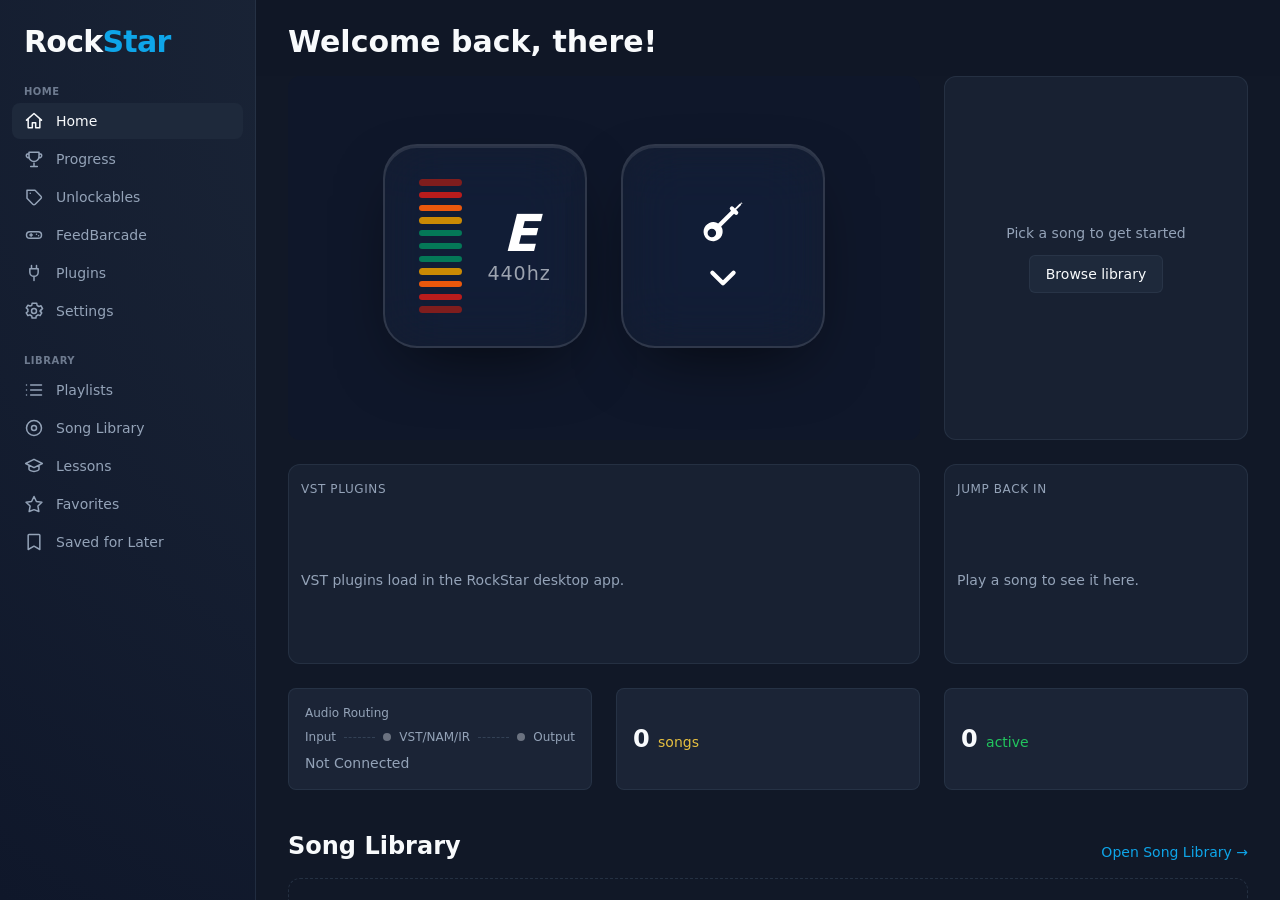
==== commit fdcc04f4: "Let night road Auto quality climb back to Full, add an FPS cap Auto quality only ever went one way: " ====
--- a/static/v3/index.html
+++ b/static/v3/index.html
@@ -434,20 +434,6 @@
                             </label>
                         </div>
                     </div>
-                    <!-- Invert strings (string order on the highway) -->
-                    <div class="fb-srow">
-                        <span class="fb-srow-icon"><svg fill="none" stroke="currentColor" viewBox="0 0 24 24"><path stroke-linecap="round" stroke-linejoin="round" stroke-width="2" d="M7 16V4m0 0L3 8m4-4l4 4m6 0v12m0 0l4-4m-4 4l-4-4"/></svg></span>
-                        <div class="fb-srow-main">
-                            <div class="fb-srow-title">Invert strings</div>
-                            <div class="fb-srow-desc">Put the low E string (red) at the bottom of the note highway. Turn off to put it at the top.</div>
-                        </div>
-                        <div class="fb-srow-control">
-                            <label class="fb-switch">
-                                <input type="checkbox" id="setting-invert-highway" onchange="highway.setInverted(this.checked)">
-                                <span class="fb-switch-track"></span>
-                            </label>
-                        </div>
-                    </div>
                     <!-- Default arrangement -->
                     <div class="fb-srow">
                         <span class="fb-srow-icon"><svg fill="none" stroke="currentColor" viewBox="0 0 24 24"><path stroke-linecap="round" stroke-linejoin="round" stroke-width="2" d="M4 6h16M4 12h16M4 18h16"/></svg></span>
@@ -1145,6 +1131,15 @@
                         <option value="0.5">50%</option>
                         <option value="0.75">75%</option>
                         <option value="1">Full</option>
+                    </select>
+                </div>
+                <div class="v3-pop-row">
+                    <span class="v3-pop-label" id="max-fps-label">FPS cap</span>
+                    <select id="max-fps-select" onchange="highway.setMaxFps && highway.setMaxFps(parseInt(this.value, 10))" class="v3-pop-select" aria-labelledby="max-fps-label" title="Frame-rate cap: draw the highway at most this many times a second. Lower saves power and heat and leaves the graphics card free for other apps; Off draws at your display's refresh rate. Never affects audio sync.">
+                        <option value="0">Off</option>
+                        <option value="120">120</option>
+                        <option value="60">60</option>
+                        <option value="30">30</option>
                     </select>
                 </div>
                 <div class="v3-pop-row">
--- a/static/v3/v3.css
+++ b/static/v3/v3.css
@@ -1363,23 +1363,302 @@
    real card's vertical structure so it occupies an identical row height. */
 .v3-card-skel { pointer-events: none; }
 
-/* ── Home: Continue card + compact "Jump back in" strip ─────────────────────
-   The right column of the hero row is a flex column; the Continue card fills
-   whatever the strip leaves, so both columns end on the same baseline. */
-.v3-continue-fill { flex: 1 1 auto; min-height: 16rem; }
-.v3-jump-row { grid-template-columns: repeat(5, minmax(0, 1fr)); }
-.v3-jump-title { font-size: 0.6875rem; line-height: 1rem; }
+/* ── Home: feature grid ─────────────────────────────────────────────────────
+   Two rows on a 3-column grid, with one 1.5rem gutter on both axes (the
+   gutter of the stats row below):
+     row 1: the hero (2 columns) and the Continue card, the same height
+            (the old height of the Continue card);
+     row 2: the VST panel (2 columns) and "Jump back in", the same shelf
+            panel, so the two are the same height and their tiles align.
+   One column below 1024px, in reading order. */
+.v3-home-feature {
+    display: grid;
+    grid-template-columns: minmax(0, 1fr);
+    grid-template-areas: "hero" "cont" "vst" "jump";
+    gap: 1.5rem;
+}
+.v3-home-feature > * { min-width: 0; }
+@media (min-width: 1024px) {
+    .v3-home-feature {
+        grid-template-columns: repeat(3, minmax(0, 1fr));
+        grid-template-rows: 22.75rem auto;
+        grid-template-areas: "hero hero cont" "vst vst jump";
+    }
+}
+.v3-continue-fill { grid-area: cont; min-height: 16rem; }
+#v3-vst { grid-area: vst; }
+#v3-jump { grid-area: jump; }
 .v3-jump-acc { font-size: 0.5625rem; line-height: 1; padding: 0.125rem 0.25rem; }
 
+/* ── Home: shelf panel ("Jump back in", VST plugins) ────────────────────────
+   A heading row and one row of square tiles that scrolls sideways. All sizes
+   come from --shelf-art, so both shelves have one height:
+   2px border + 1.5rem padding + 2rem heading + 9.375rem tiles = 12.875rem
+   + 2px, 1.4 times the old "Jump back in" strip. Three tiles fit across
+   the Continue column. */
+.v3-shelf {
+    --shelf-art: 7.125rem;
+    display: flex;
+    flex-direction: column;
+    padding: 0.75rem;
+}
+.v3-shelf-head {
+    display: flex;
+    align-items: center;
+    gap: 0.5rem;
+    height: 1.5rem;
+    margin-bottom: 0.5rem;
+}
+.v3-shelf-head h3 { flex: none; }
+.v3-shelf-status {
+    flex: 1 1 auto;
+    min-width: 0;
+    font-size: 0.6875rem;
+    color: #94a3b8;
+    white-space: nowrap;
+    overflow: hidden;
+    text-overflow: ellipsis;
+}
+.v3-shelf-nav {
+    flex: none;
+    display: inline-flex;
+    align-items: center;
+    justify-content: center;
+    width: 1.5rem;
+    height: 1.5rem;
+    border-radius: 9999px;
+    border: 1px solid rgba(51, 65, 85, 0.8);
+    background-color: rgba(15, 23, 42, 0.6);
+    color: #f8fafc;
+    font-size: 1rem;
+    line-height: 1;
+    transition: background-color 150ms ease, border-color 150ms ease, opacity 150ms ease;
+}
+.v3-shelf-nav[hidden] { display: none; }
+.v3-shelf-nav:hover:not(:disabled) {
+    background-color: rgba(14, 165, 233, 0.25);
+    border-color: rgba(56, 189, 248, 0.6);
+}
+.v3-shelf-nav:disabled { opacity: 0.35; cursor: default; }
+/* The fade widths are typed properties, so they can animate. */
+@property --shelf-fade-l { syntax: '<length>'; inherits: false; initial-value: 0px; }
+@property --shelf-fade-r { syntax: '<length>'; inherits: false; initial-value: 0px; }
+.v3-shelf-row {
+    display: flex;
+    gap: 0.5rem;
+    /* Tile height: art + 0.375rem gap + 1rem title + 0.875rem artist/maker. */
+    min-height: calc(var(--shelf-art) + 2.25rem);
+    /* 4px of room for the focus ring, which the scroll box clips. */
+    padding: 4px;
+    margin: -4px;
+    scroll-padding-inline: 4px;
+    overflow-x: auto;
+    overflow-y: hidden;
+    overscroll-behavior-x: contain;
+    scroll-snap-type: x mandatory;
+    scrollbar-width: none;
+    -webkit-mask-image: linear-gradient(90deg, transparent 0, #000 var(--shelf-fade-l), #000 calc(100% - var(--shelf-fade-r)), transparent 100%);
+    mask-image: linear-gradient(90deg, transparent 0, #000 var(--shelf-fade-l), #000 calc(100% - var(--shelf-fade-r)), transparent 100%);
+    transition: --shelf-fade-l 200ms ease, --shelf-fade-r 200ms ease;
+}
+.v3-shelf-row::-webkit-scrollbar { display: none; }
+.v3-shelf-fade-l { --shelf-fade-l: 1.5rem; }
+.v3-shelf-fade-r { --shelf-fade-r: 1.5rem; }
+.v3-shelf-empty {
+    align-self: center;
+    font-size: 0.875rem;
+    color: #94a3b8;
+}
+.v3-shelf-tile {
+    flex: none;
+    display: block;
+    width: var(--shelf-art);
+    text-align: left;
+    scroll-snap-align: start;
+    border-radius: 0.5rem;
+}
+.v3-shelf-art {
+    position: relative;
+    display: block;
+    width: var(--shelf-art);
+    height: var(--shelf-art);
+    border-radius: 0.5rem;
+    overflow: hidden;
+    background-color: #1e293b;
+}
+.v3-shelf-title,
+.v3-shelf-sub {
+    display: block;
+    white-space: nowrap;
+    overflow: hidden;
+    text-overflow: ellipsis;
+}
+.v3-shelf-title {
+    margin-top: 0.375rem;
+    font-size: 0.75rem;
+    line-height: 1rem;
+    font-weight: 500;
+    color: #f8fafc;
+}
+.v3-shelf-sub {
+    font-size: 0.6875rem;
+    line-height: 0.875rem;
+    color: #94a3b8;
+}
+.v3-shelf-nav:focus-visible,
+.v3-shelf-tile:focus-visible,
+.v3-vst-tile:focus-visible,
+.v3-vst-edit:focus-visible {
+    outline: 2px solid #38bdf8;
+    outline-offset: 2px;
+}
+
+/* VST tiles: the player's own picture or the plugin's snapshot, else a
+   pedal photo (the skins of the Plugins page) on a dark board, with the
+   plugin's initials on the label band. A tile is a footswitch:
+   - on (in the chain, not bypassed): a green rim and, on a pedal, the green
+     footswitch glow of the Plugins page;
+   - off (in the chain, bypassed): a grey rim and a dark, grey picture.
+   A tile in the chain also shows a small button that opens the plugin
+   window. */
+.v3-vst-cell { position: relative; }
+.v3-vst-tile {
+    display: block;
+    width: 100%;
+    text-align: left;
+    border-radius: 0.5rem;
+}
+.v3-vst-art {
+    display: flex;
+    align-items: center;
+    justify-content: center;
+    background: radial-gradient(120% 90% at 50% 0%, #26334a 0%, #0b1220 72%);
+}
+.v3-vst-pedal {
+    position: relative;
+    height: 92%;
+    aspect-ratio: 5 / 7;   /* the skin photos are 500 x 700 */
+    background-image: var(--skin, url('/static/v3/pedal-frame.svg'));
+    background-size: 100% 100%;
+    background-repeat: no-repeat;
+    filter: drop-shadow(0 4px 6px rgba(0, 0, 0, 0.55));
+    transition: transform 200ms ease, filter 250ms ease;
+}
+.v3-vst-tile:hover .v3-vst-pedal { transform: translateY(-2px) scale(1.04); }
+/* The band where each photo has its printed name (see .v3-pedal-label). */
+.v3-vst-mono {
+    position: absolute;
+    left: 9%;
+    right: 9%;
+    top: 31%;
+    bottom: calc(28% + 1px);
+    transform: translateY(-2px);
+    display: flex;
+    align-items: center;
+    justify-content: center;
+    border: 1px solid rgba(255, 255, 255, 0.12);
+    border-radius: 0.25rem;
+    /* Opaque enough to hide the printed name of the photo. */
+    background-color: rgba(7, 10, 16, 0.92);
+    -webkit-backdrop-filter: blur(2px);
+    backdrop-filter: blur(2px);
+    color: #f8fafc;
+    font-size: 1rem;
+    font-weight: 800;
+    letter-spacing: 0.02em;
+}
+.v3-vst-glow {
+    position: absolute;
+    inset: 0;
+    background: url('/static/v3/overlay-active.png') center / 100% 100% no-repeat;
+    opacity: 0;
+    transition: opacity 250ms ease;
+}
+.v3-vst-cell.is-in-chain:not(.is-off) .v3-vst-glow { opacity: 1; }
+.v3-vst-shot {
+    position: absolute;
+    inset: 0;
+    width: 100%;
+    height: 100%;
+    object-fit: cover;
+    object-position: center top;
+    transition: transform 300ms ease, filter 250ms ease;
+}
+/* The player's pictures are whole plugin windows: the amp sits a little
+   below the middle, under the top control bar. Zoom in on it. */
+.v3-vst-shot.is-own {
+    object-position: 50% 62%;
+    transform-origin: 50% 62%;
+    transform: scale(1.3);
+}
+.v3-vst-tile:hover .v3-vst-shot { transform: scale(1.05); }
+.v3-vst-tile:hover .v3-vst-shot.is-own { transform: scale(1.37); }
+.v3-vst-art::after {
+    content: '';
+    position: absolute;
+    inset: 0;
+    border-radius: inherit;
+    box-shadow: inset 0 0 0 2px rgba(34, 197, 94, 0);
+    pointer-events: none;
+    transition: box-shadow 250ms ease;
+}
+.v3-vst-cell.is-in-chain .v3-vst-art::after { box-shadow: inset 0 0 0 2px rgba(34, 197, 94, 0.9); }
+.v3-vst-cell.is-off .v3-vst-art::after { box-shadow: inset 0 0 0 2px rgba(148, 163, 184, 0.55); }
+.v3-vst-cell.is-off .v3-vst-shot { filter: grayscale(0.85) brightness(0.55); }
+.v3-vst-cell.is-off .v3-vst-pedal { filter: drop-shadow(0 4px 6px rgba(0, 0, 0, 0.55)) grayscale(0.85) brightness(0.55); }
+.v3-vst-edit {
+    position: absolute;
+    top: 0.3125rem;
+    right: 0.3125rem;
+    z-index: 1;
+    display: none;
+    align-items: center;
+    justify-content: center;
+    width: 1.5rem;
+    height: 1.5rem;
+    padding: 0.3125rem;
+    border: 1px solid rgba(255, 255, 255, 0.18);
+    border-radius: 9999px;
+    background-color: rgba(7, 10, 16, 0.78);
+    color: #e2e8f0;
+    transition: background-color 150ms ease, border-color 150ms ease;
+}
+.v3-vst-edit svg { width: 100%; height: 100%; }
+.v3-vst-edit:hover {
+    background-color: rgba(14, 116, 144, 0.9);
+    border-color: rgba(56, 189, 248, 0.6);
+}
+.v3-vst-cell.is-in-chain .v3-vst-edit { display: flex; }
+.v3-vst-cell.is-busy .v3-vst-tile { cursor: progress; }
+.v3-vst-cell.is-busy .v3-vst-art { animation: v3-vst-busy 0.8s ease-in-out infinite alternate; }
+@keyframes v3-vst-busy { from { opacity: 1; } to { opacity: 0.45; } }
+@media (prefers-reduced-motion: reduce) {
+    .v3-shelf-row,
+    .v3-shelf-nav,
+    .v3-vst-pedal,
+    .v3-vst-shot,
+    .v3-vst-glow,
+    .v3-vst-edit,
+    .v3-vst-art::after { transition: none; }
+    .v3-vst-tile:hover .v3-vst-pedal,
+    .v3-vst-tile:hover .v3-vst-shot { transform: none; }
+    .v3-vst-tile:hover .v3-vst-shot.is-own { transform: scale(1.3); }
+    .v3-vst-cell.is-busy .v3-vst-art { animation: none; opacity: 0.6; }
+}
+
 /* ── Home: hero panel ───────────────────────────────────────────────────────
-   The hero holds no text. The artwork fills the panel. The topbar's tuner,
-   profile and tuning cards (dashboard.js moves them in) and the two actions
-   sit in one centered dock of frosted-glass cards.
+   The hero holds no text and no buttons of its own. The artwork fills the
+   panel. The topbar's tuner, profile and tuning cards (dashboard.js moves
+   them in) sit in one centered dock of frosted-glass cards.
    Layout rules: one vertical axis of symmetry (two equal square cards on the
-   two sides of the wider profile card, two equal buttons below), an 8 px
-   spacing grid, and an actions row that spans the full width of the card
-   row, so the dock reads as one block. */
-.v3-hero { z-index: 10; }   /* the tuning menu opens over the row below */
+   two sides of the wider profile card) and one scale for the dock:
+   dashboard.js (fitHero) sets --hero-zoom so the dock fills the panel, and
+   the cards and the gaps between them scale together. */
+.v3-hero {
+    grid-area: hero;
+    height: 22.75rem;
+    z-index: 10;   /* the tuning menu opens over the row below */
+}
 .v3-hero-art {
     position: absolute;
     inset: 0;
@@ -1399,32 +1678,25 @@
         linear-gradient(0deg, rgba(15, 23, 42, 0.6) 0%, rgba(15, 23, 42, 0) 40%);
 }
 .v3-hero-dock {
+    --hero-zoom: 1;
     position: relative;
-    display: grid;
-    gap: 1rem;
     width: max-content;
-    max-width: calc(100% - 2rem);
     /* Optical center: a block at the exact center looks low, so lift it. */
-    margin-bottom: 2rem;
+    margin-bottom: 1.5rem;
 }
 .v3-hero-badges {
     display: flex;
-    flex-wrap: wrap;
+    flex-wrap: nowrap;   /* fitHero measures one row */
     justify-content: center;
     align-items: stretch;
-    gap: 1rem;
-}
-.v3-hero-actions {
-    display: grid;
-    grid-template-columns: repeat(2, minmax(9rem, 1fr));
-    gap: 1rem;
+    gap: calc(1rem * var(--hero-zoom));
 }
 /* Glass: a see-through fill, a blur of the art behind it, a 1 px light rim
    on the top edge (light from above) and a soft shadow for depth. */
 .v3-hero-badges [data-open-tuner],
 .v3-hero-badges [data-inst-toggle],
-.v3-hero-badges [data-v3-open-profile],
-.v3-glass-btn {
+.v3-hero-badges [data-v3-open-profile] {
+    zoom: var(--hero-zoom);
     background-color: rgba(30, 41, 59, 0.38);
     border: 1px solid rgba(255, 255, 255, 0.12);
     -webkit-backdrop-filter: blur(14px) saturate(150%);
@@ -1434,8 +1706,7 @@
 }
 .v3-hero-badges [data-open-tuner]:hover,
 .v3-hero-badges [data-inst-toggle]:hover,
-.v3-hero-badges [data-v3-open-profile]:hover,
-.v3-glass-btn:hover {
+.v3-hero-badges [data-v3-open-profile]:hover {
     background-color: rgba(30, 41, 59, 0.56);
     border-color: rgba(255, 255, 255, 0.22);
     transform: translateY(-2px);
@@ -1453,42 +1724,17 @@
 }
 /* The tuning name drives the Song Library below, so make it readable. */
 .v3-hero-badges [data-inst-toggle] span { font-size: 0.6875rem; }
-.v3-glass-btn {
-    display: inline-flex;
-    align-items: center;
-    justify-content: center;
-    height: 2.75rem;
-    padding: 0 1.25rem;
-    border-radius: 0.875rem;
-    color: #f8fafc;
-    font-weight: 600;
-    font-size: 0.9375rem;
-}
-.v3-glass-btn--primary {
-    background-color: rgba(14, 165, 233, 0.55);
-    border-color: rgba(125, 211, 252, 0.45);
-    box-shadow: inset 0 1px 0 rgba(255, 255, 255, 0.25), 0 10px 30px -8px rgba(14, 165, 233, 0.6);
-}
-.v3-glass-btn--primary:hover {
-    background-color: rgba(14, 165, 233, 0.72);
-    border-color: rgba(186, 230, 253, 0.6);
-}
-.v3-glass-btn:focus-visible,
 .v3-hero-badges button:focus-visible {
     outline: 2px solid #38bdf8;
     outline-offset: 2px;
 }
 @media (prefers-reduced-motion: reduce) {
-    .v3-hero-badges button,
-    .v3-glass-btn { transition: none; }
-    .v3-hero-badges button:hover,
-    .v3-glass-btn:hover { transform: none; }
+    .v3-hero-badges button { transition: none; }
+    .v3-hero-badges button:hover { transform: none; }
 }
 /* No backdrop blur: a more solid fill keeps the text readable. */
 @supports not ((backdrop-filter: blur(1px)) or (-webkit-backdrop-filter: blur(1px))) {
     .v3-hero-badges [data-open-tuner],
     .v3-hero-badges [data-inst-toggle],
-    .v3-hero-badges [data-v3-open-profile],
-    .v3-glass-btn { background-color: rgba(30, 41, 59, 0.85); }
-    .v3-glass-btn--primary { background-color: rgba(14, 165, 233, 0.85); }
-}
+    .v3-hero-badges [data-v3-open-profile] { background-color: rgba(30, 41, 59, 0.85); }
+}
